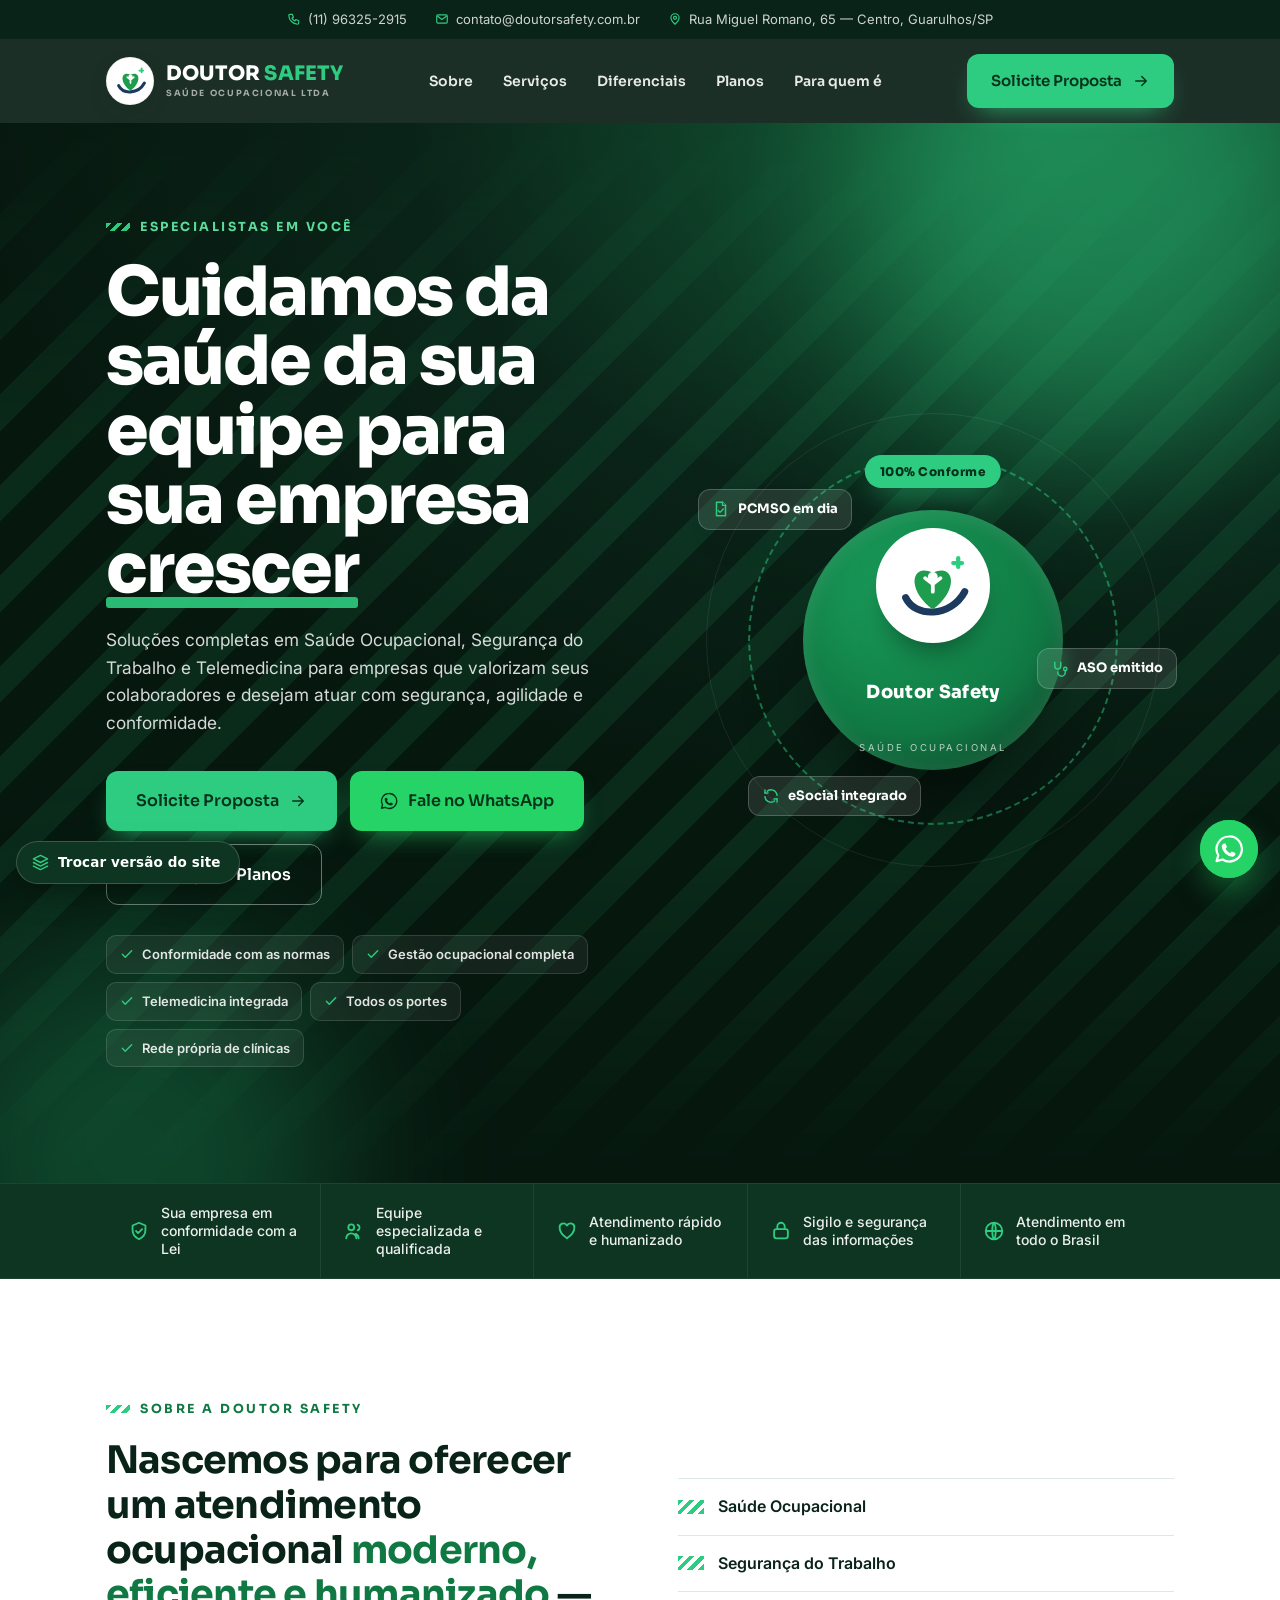
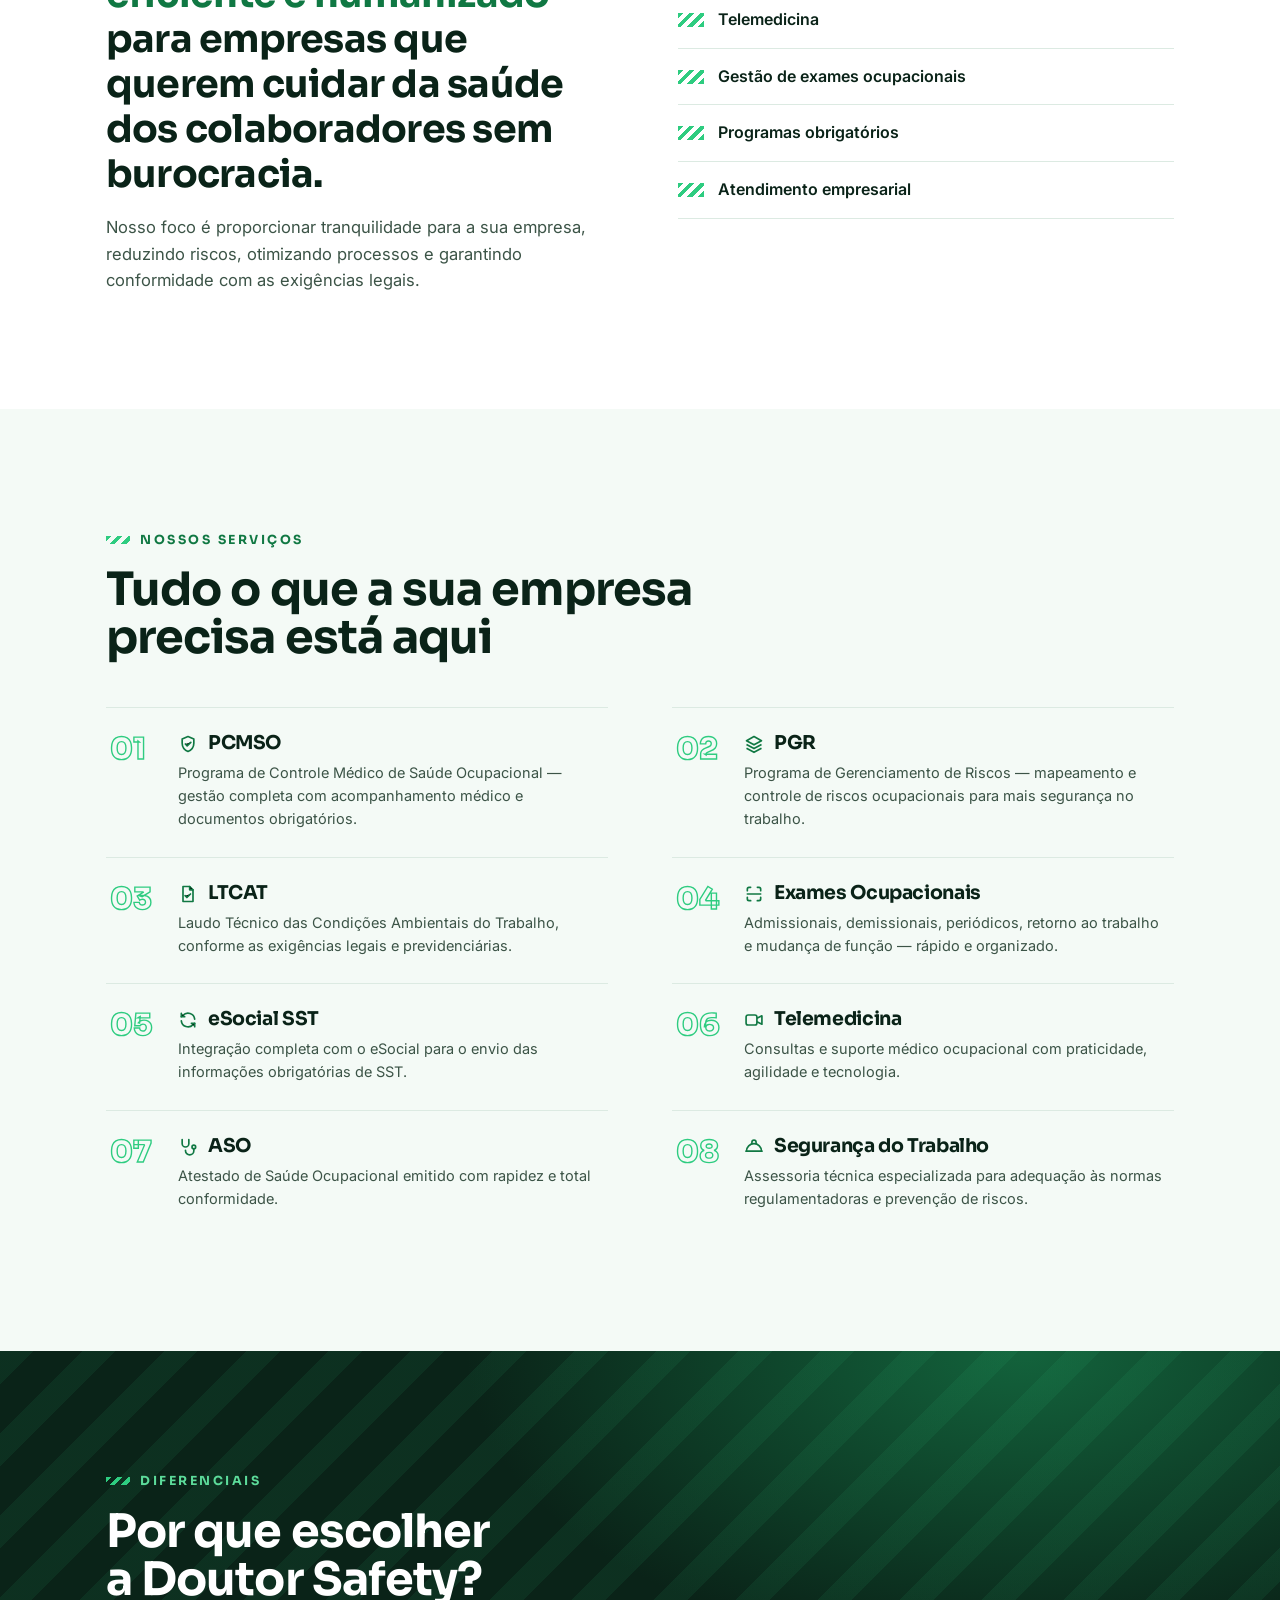
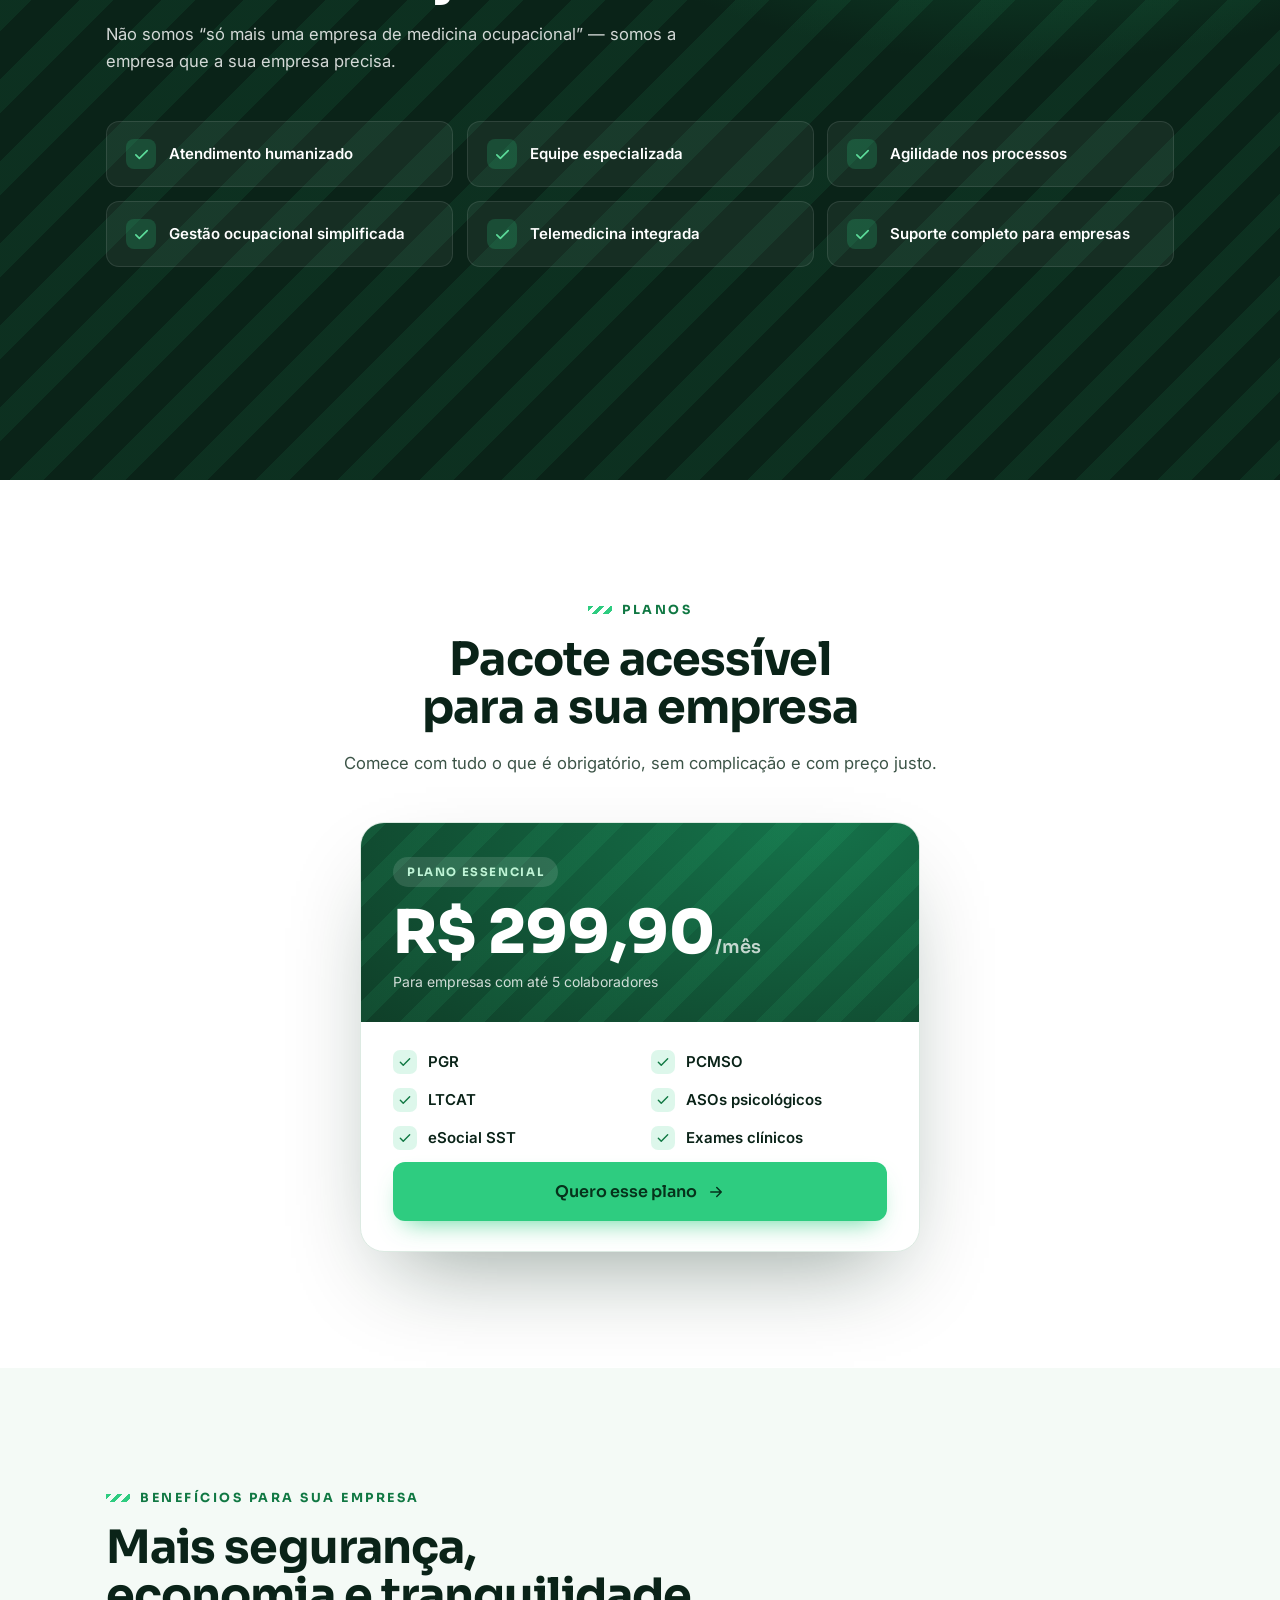
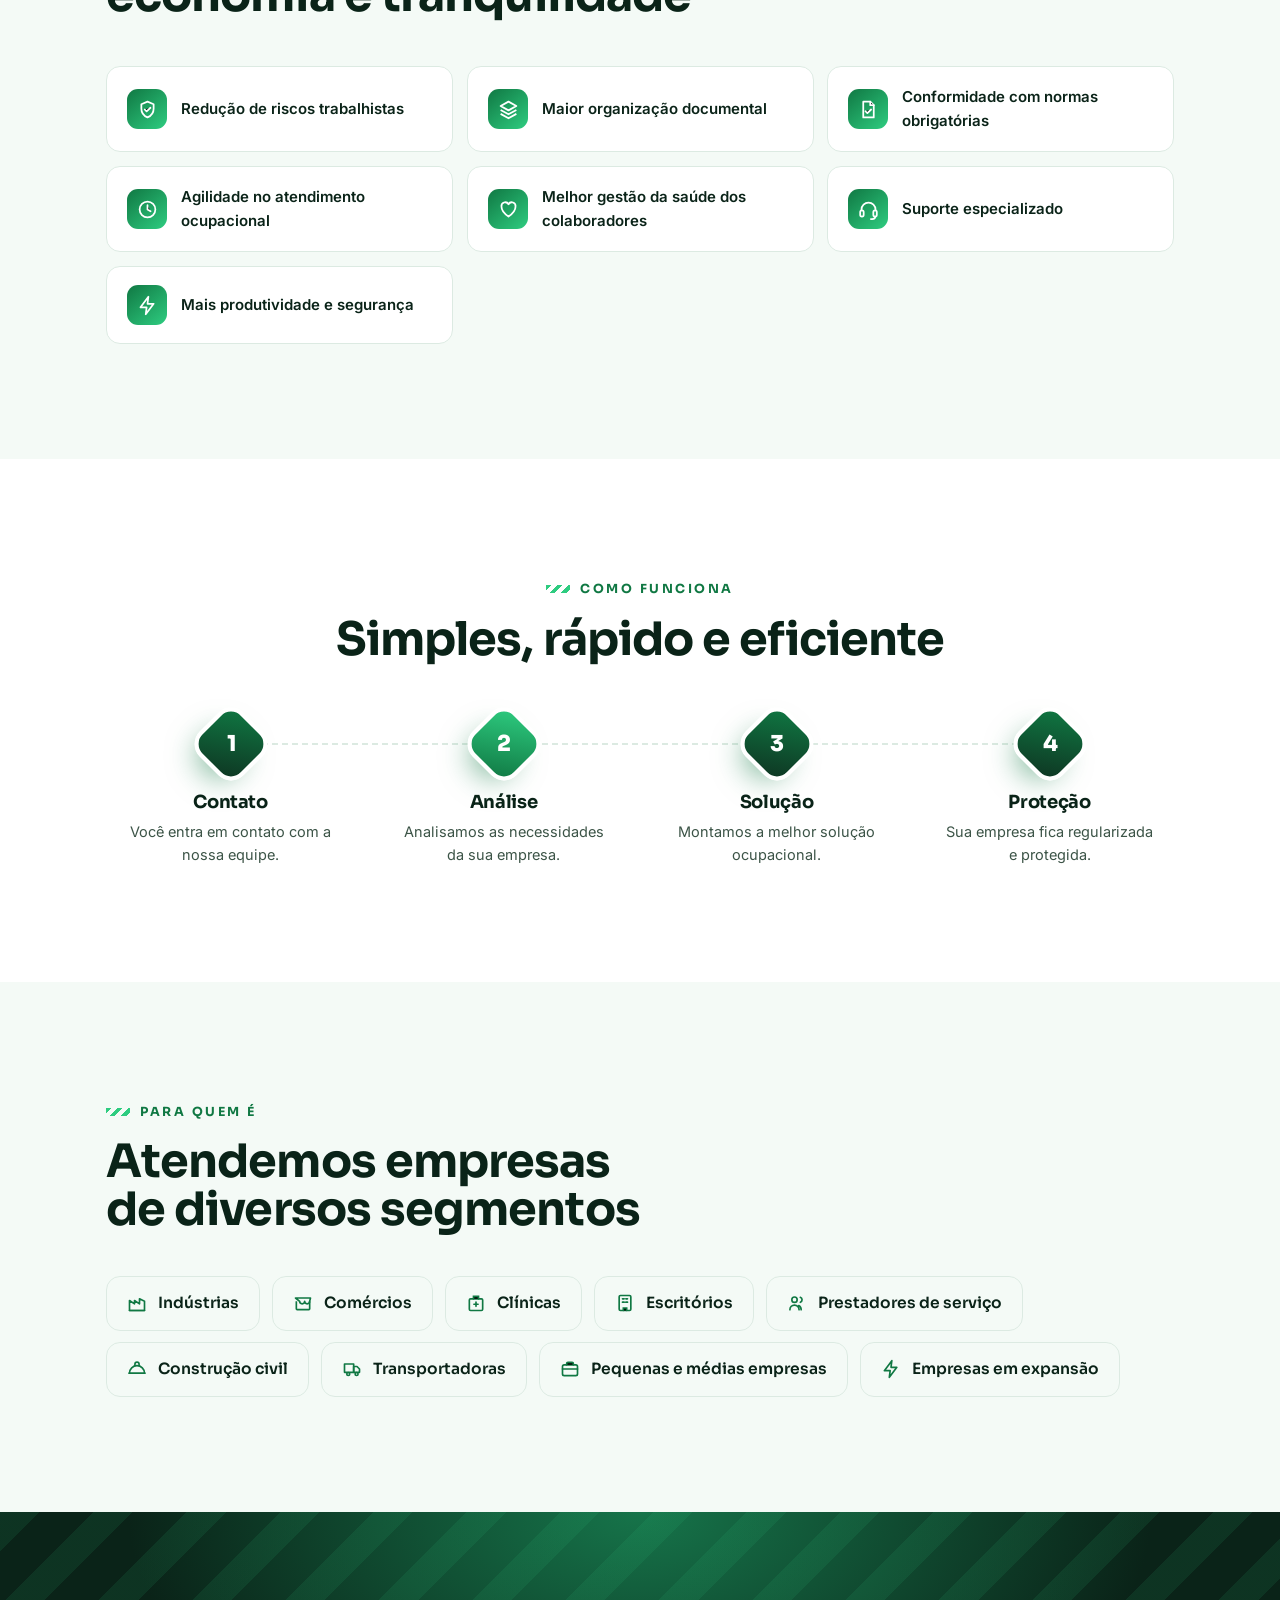
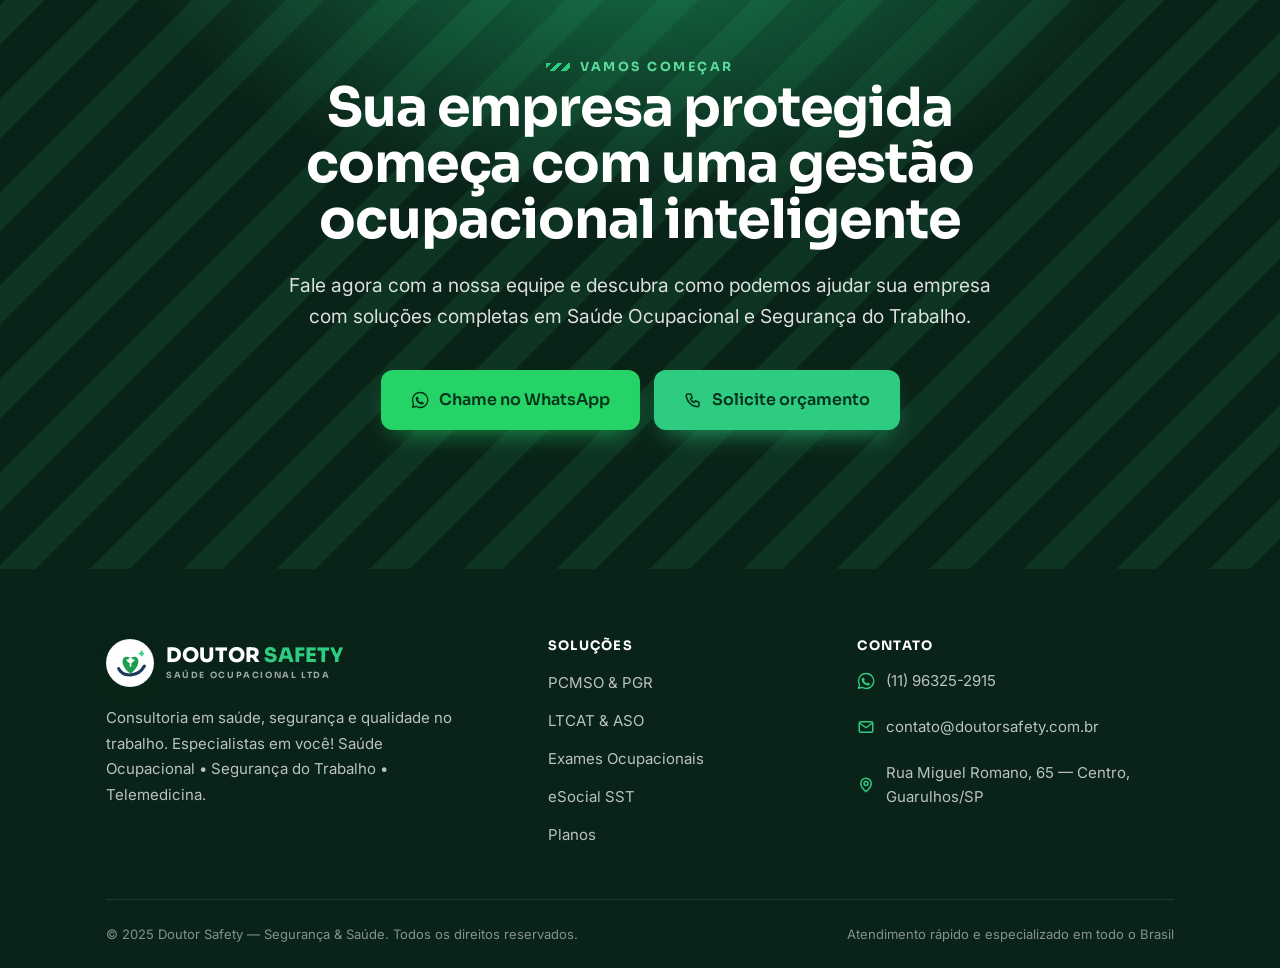
==== doutor.html @ cf5ebbb9 "Site Doutor Safety (novo) + seletor de versoes em 2 colunas - doutor.html: novo site da Doutor Safet" ====
<!doctype html>
<html lang="pt-BR">
<head>
<meta charset="utf-8">
<meta name="viewport" content="width=device-width, initial-scale=1">
<title>Doutor Safety — Saúde Ocupacional, Segurança do Trabalho e Telemedicina</title>
<meta name="description" content="Doutor Safety — Consultoria em saúde, segurança e qualidade no trabalho. Soluções completas em Saúde Ocupacional, Segurança do Trabalho e Telemedicina para empresas de todo o Brasil.">
<link rel="icon" type="image/svg+xml" href="assets/doutor-logo.svg">
<link rel="stylesheet" href="css/doutor.css">
</head>
<body>

<div class="progress ds-progress"></div>

<!-- ============ Icon sprite ============ -->
<svg width="0" height="0" style="position:absolute" aria-hidden="true">
  <symbol id="ds-logo" viewBox="0 0 64 64"><path d="M9 42 C 17 59 47 59 59 37" fill="none" stroke="#1b3a5e" stroke-width="6" stroke-linecap="round"/><path d="M32 52 C 9 35 14 12 32 21 C 50 12 55 35 32 52 Z" fill="#1f9d4e"/><circle cx="32" cy="24.5" r="4.2" fill="#fff"/><path d="M32 29 L32 37 M32 30.5 L25.5 25.5 M32 30.5 L38.5 25.5" stroke="#fff" stroke-width="3.2" stroke-linecap="round" fill="none"/><g fill="#2ECC80"><rect x="47.5" y="11" width="11" height="3.6" rx="1.8"/><rect x="51.7" y="6.8" width="3.6" height="11" rx="1.8"/></g></symbol>
  <symbol id="i-check" viewBox="0 0 24 24"><path d="M4 12.5 9 17.5 20 6.5" fill="none" stroke="currentColor" stroke-width="2.4" stroke-linecap="round" stroke-linejoin="round"/></symbol>
  <symbol id="i-arrow" viewBox="0 0 24 24"><path d="M5 12h14M13 6l6 6-6 6" fill="none" stroke="currentColor" stroke-width="2" stroke-linecap="round" stroke-linejoin="round"/></symbol>
  <symbol id="i-shield" viewBox="0 0 24 24"><path d="M12 3l7 3v5c0 4.5-3 8.2-7 10-4-1.8-7-5.5-7-10V6z" fill="none" stroke="currentColor" stroke-width="2" stroke-linejoin="round"/><path d="M8.8 12l2.2 2.2L15.4 10" stroke="currentColor" stroke-width="2" stroke-linecap="round" stroke-linejoin="round"/></symbol>
  <symbol id="i-doc-check" viewBox="0 0 24 24"><path d="M6 3h8l4 4v14H6z" fill="none" stroke="currentColor" stroke-width="2" stroke-linejoin="round"/><path d="M14 3v4h4M8.5 14l2.2 2.2L15 12" stroke="currentColor" stroke-width="2" stroke-linecap="round" stroke-linejoin="round"/></symbol>
  <symbol id="i-activity" viewBox="0 0 24 24"><path d="M3 12h3l2 5 4-12 2 7 2-4h5" fill="none" stroke="currentColor" stroke-width="2" stroke-linecap="round" stroke-linejoin="round"/></symbol>
  <symbol id="i-clock" viewBox="0 0 24 24"><circle cx="12" cy="12" r="9" fill="none" stroke="currentColor" stroke-width="2"/><path d="M12 7v5l3.5 2" stroke="currentColor" stroke-width="2" stroke-linecap="round" stroke-linejoin="round"/></symbol>
  <symbol id="i-lock" viewBox="0 0 24 24"><rect x="4.5" y="10" width="15" height="10" rx="2.5" fill="none" stroke="currentColor" stroke-width="2"/><path d="M8 10V7a4 4 0 0 1 8 0v3" fill="none" stroke="currentColor" stroke-width="2"/></symbol>
  <symbol id="i-headset" viewBox="0 0 24 24"><path d="M4 13v-1a8 8 0 0 1 16 0v1" fill="none" stroke="currentColor" stroke-width="2"/><rect x="2.5" y="13" width="4" height="7" rx="2" fill="none" stroke="currentColor" stroke-width="2"/><rect x="17.5" y="13" width="4" height="7" rx="2" fill="none" stroke="currentColor" stroke-width="2"/><path d="M20 20a4 4 0 0 1-4 3h-2" fill="none" stroke="currentColor" stroke-width="2"/></symbol>
  <symbol id="i-users" viewBox="0 0 24 24"><circle cx="9" cy="8" r="3.2" fill="none" stroke="currentColor" stroke-width="2"/><path d="M3.5 20a5.5 5.5 0 0 1 11 0M16 5.2a3.2 3.2 0 0 1 0 6M17 20a5.5 5.5 0 0 0-3-4.9" fill="none" stroke="currentColor" stroke-width="2" stroke-linecap="round"/></symbol>
  <symbol id="i-layers" viewBox="0 0 24 24"><path d="M12 3l9 5-9 5-9-5z" fill="none" stroke="currentColor" stroke-width="2" stroke-linejoin="round"/><path d="M3 12.5l9 5 9-5M3 17l9 5 9-5" fill="none" stroke="currentColor" stroke-width="2" stroke-linejoin="round"/></symbol>
  <symbol id="i-scan" viewBox="0 0 24 24"><path d="M4 8V6a2 2 0 0 1 2-2h2M16 4h2a2 2 0 0 1 2 2v2M20 16v2a2 2 0 0 1-2 2h-2M8 20H6a2 2 0 0 1-2-2v-2" fill="none" stroke="currentColor" stroke-width="2" stroke-linecap="round"/><path d="M4 12h16" stroke="currentColor" stroke-width="2" stroke-linecap="round"/></symbol>
  <symbol id="i-refresh" viewBox="0 0 24 24"><path d="M20 11a8 8 0 0 0-14-4.5L4 8M4 13a8 8 0 0 0 14 4.5L20 16" fill="none" stroke="currentColor" stroke-width="2" stroke-linecap="round" stroke-linejoin="round"/><path d="M4 4v4h4M20 20v-4h-4" stroke="currentColor" stroke-width="2" stroke-linecap="round" stroke-linejoin="round"/></symbol>
  <symbol id="i-video" viewBox="0 0 24 24"><rect x="2.5" y="6" width="13" height="12" rx="2.5" fill="none" stroke="currentColor" stroke-width="2"/><path d="M15.5 10l6-3v10l-6-3" fill="none" stroke="currentColor" stroke-width="2" stroke-linejoin="round"/></symbol>
  <symbol id="i-stethoscope" viewBox="0 0 24 24"><path d="M5 3v5a4 4 0 0 0 8 0V3M9 16v.5a5 5 0 0 0 5 5 5 5 0 0 0 5-5V14" fill="none" stroke="currentColor" stroke-width="2" stroke-linecap="round"/><circle cx="19" cy="12" r="2.2" fill="none" stroke="currentColor" stroke-width="2"/></symbol>
  <symbol id="i-hardhat" viewBox="0 0 24 24"><path d="M3 17a9 9 0 0 1 18 0" fill="none" stroke="currentColor" stroke-width="2" stroke-linecap="round"/><path d="M9.5 8.4V6.2a2.5 2.5 0 0 1 5 0v2.2" fill="none" stroke="currentColor" stroke-width="2"/><path d="M2.5 17h19" stroke="currentColor" stroke-width="2" stroke-linecap="round"/></symbol>
  <symbol id="i-heart" viewBox="0 0 24 24"><path d="M12 20S4 14.5 4 8.8A4.3 4.3 0 0 1 12 6a4.3 4.3 0 0 1 8 2.8C20 14.5 12 20 12 20z" fill="none" stroke="currentColor" stroke-width="2" stroke-linejoin="round"/></symbol>
  <symbol id="i-zap" viewBox="0 0 24 24"><path d="M13 2 4 14h7l-1 8 9-12h-7z" fill="none" stroke="currentColor" stroke-width="2" stroke-linejoin="round"/></symbol>
  <symbol id="i-phone" viewBox="0 0 24 24"><path d="M5 4h4l2 5-2.5 1.5a11 11 0 0 0 5 5L15 13l5 2v4a2 2 0 0 1-2 2A16 16 0 0 1 3 6a2 2 0 0 1 2-2z" fill="none" stroke="currentColor" stroke-width="2" stroke-linejoin="round"/></symbol>
  <symbol id="i-mail" viewBox="0 0 24 24"><rect x="3" y="5" width="18" height="14" rx="2" fill="none" stroke="currentColor" stroke-width="2"/><path d="M4 7l8 6 8-6" fill="none" stroke="currentColor" stroke-width="2" stroke-linejoin="round"/></symbol>
  <symbol id="i-pin" viewBox="0 0 24 24"><path d="M12 21s7-6.3 7-11a7 7 0 0 0-14 0c0 4.7 7 11 7 11z" fill="none" stroke="currentColor" stroke-width="2" stroke-linejoin="round"/><circle cx="12" cy="10" r="2.6" fill="none" stroke="currentColor" stroke-width="2"/></symbol>
  <symbol id="i-globe" viewBox="0 0 24 24"><circle cx="12" cy="12" r="9" fill="none" stroke="currentColor" stroke-width="2"/><path d="M3 12h18M12 3c2.5 2.5 2.5 15 0 18M12 3c-2.5 2.5-2.5 15 0 18" fill="none" stroke="currentColor" stroke-width="2"/></symbol>
  <symbol id="i-building" viewBox="0 0 24 24"><rect x="5" y="3" width="14" height="18" rx="1.5" fill="none" stroke="currentColor" stroke-width="2"/><path d="M9 7h2M13 7h2M9 11h2M13 11h2M10 21v-3h4v3" stroke="currentColor" stroke-width="2" stroke-linecap="round"/></symbol>
  <symbol id="i-factory" viewBox="0 0 24 24"><path d="M3 21V9l6 4V9l6 4V7l6 3v11z" fill="none" stroke="currentColor" stroke-width="2" stroke-linejoin="round"/><path d="M3 21h18" stroke="currentColor" stroke-width="2" stroke-linecap="round"/></symbol>
  <symbol id="i-hospital" viewBox="0 0 24 24"><rect x="4" y="7" width="16" height="14" rx="1.5" fill="none" stroke="currentColor" stroke-width="2"/><path d="M9 7V4h6v3M12 11v5M9.5 13.5h5" stroke="currentColor" stroke-width="2" stroke-linecap="round"/></symbol>
  <symbol id="i-briefcase" viewBox="0 0 24 24"><rect x="3" y="7" width="18" height="13" rx="2" fill="none" stroke="currentColor" stroke-width="2"/><path d="M8 7V5.5A1.5 1.5 0 0 1 9.5 4h5A1.5 1.5 0 0 1 16 5.5V7M3 12h18" stroke="currentColor" stroke-width="2" stroke-linecap="round"/></symbol>
  <symbol id="i-store" viewBox="0 0 24 24"><path d="M4 10v9a1 1 0 0 0 1 1h14a1 1 0 0 0 1-1v-9" fill="none" stroke="currentColor" stroke-width="2" stroke-linejoin="round"/><path d="M3 6h18l-1 4a3 3 0 0 1-6 0 3 3 0 0 1-6 0L3 6z" fill="none" stroke="currentColor" stroke-width="2" stroke-linejoin="round"/></symbol>
  <symbol id="i-truck" viewBox="0 0 24 24"><path d="M3 6h11v10H3z" fill="none" stroke="currentColor" stroke-width="2" stroke-linejoin="round"/><path d="M14 9h4l3 3v4h-7z" fill="none" stroke="currentColor" stroke-width="2" stroke-linejoin="round"/><circle cx="7.5" cy="18" r="1.8" fill="none" stroke="currentColor" stroke-width="2"/><circle cx="17.5" cy="18" r="1.8" fill="none" stroke="currentColor" stroke-width="2"/></symbol>
  <symbol id="i-whatsapp" viewBox="0 0 24 24"><path d="M12 2a10 10 0 0 0-8.6 15l-1.3 4.7 4.8-1.3A10 10 0 1 0 12 2z" fill="none" stroke="currentColor" stroke-width="1.8" stroke-linejoin="round"/><path d="M8.5 7.5c.3 0 .6 0 .8.5l.9 2c.1.3 0 .5-.1.7l-.6.7c-.2.2-.2.4 0 .7a7 7 0 0 0 3 3c.3.2.5.1.7-.1l.7-.8c.2-.2.4-.2.7-.1l2 .9c.4.2.5.5.5.8 0 1.3-1.1 2.3-2.4 2.3A9 9 0 0 1 6.2 9.9C6.2 8.6 7.2 7.5 8.5 7.5z" fill="currentColor"/></symbol>
</svg>

<!-- ============ Topbar ============ -->
<div class="ds-topbar">
  <div class="ds-wrap">
    <a href="tel:+5511963252915"><svg><use href="#i-phone"/></svg> (11) 96325-2915</a>
    <a href="mailto:contato@doutorsafety.com.br"><svg><use href="#i-mail"/></svg> contato@doutorsafety.com.br</a>
    <span><svg><use href="#i-pin"/></svg> Rua Miguel Romano, 65 — Centro, Guarulhos/SP</span>
  </div>
</div>

<!-- ============ Header ============ -->
<header class="site-header">
  <div class="ds-wrap">
    <a class="brand" href="#top" aria-label="Doutor Safety — Saúde Ocupacional">
      <span class="mark"><svg viewBox="0 0 64 64"><use href="#ds-logo"/></svg></span>
      <span class="name"><span class="d">DOUTOR</span> <span class="s">SAFETY</span><small>SAÚDE OCUPACIONAL LTDA</small></span>
    </a>
    <nav class="ds-nav" aria-label="Navegação principal">
      <a href="#sobre">Sobre</a>
      <a href="#servicos">Serviços</a>
      <a href="#diferenciais">Diferenciais</a>
      <a href="#planos">Planos</a>
      <a href="#para-quem">Para quem é</a>
    </nav>
    <div class="header-cta">
      <a class="ds-btn acc" href="#contato">Solicite Proposta <svg><use href="#i-arrow"/></svg></a>
      <button class="menu-toggle" aria-label="Abrir menu"><span></span></button>
    </div>
  </div>
</header>

<!-- ============ Mobile nav ============ -->
<div class="mobile-nav" id="mobileNav">
  <button class="close" aria-label="Fechar menu">✕</button>
  <a href="#sobre">Sobre</a>
  <a href="#servicos">Serviços</a>
  <a href="#diferenciais">Diferenciais</a>
  <a href="#planos">Planos</a>
  <a href="#beneficios">Benefícios</a>
  <a href="#para-quem">Para quem é</a>
  <a class="ds-btn acc" href="#contato">Solicite Proposta <svg><use href="#i-arrow"/></svg></a>
</div>

<a id="top"></a>

<!-- ============ HERO ============ -->
<section class="ds-hero" id="hero">
  <span class="chevrons"></span>
  <span class="glow g1"></span><span class="glow g2"></span>
  <div class="ds-wrap ds-hero-grid">
    <div class="ds-hero-copy" data-stagger="100">
      <span class="ds-kicker on-dark" data-reveal="up">Especialistas em você</span>
      <h1 class="ds-h1" data-reveal="up">Cuidamos da saúde da sua equipe para sua empresa <span class="u">crescer</span></h1>
      <p class="ds-hero-sub" data-reveal="up">Soluções completas em Saúde Ocupacional, Segurança do Trabalho e Telemedicina para empresas que valorizam seus colaboradores e desejam atuar com segurança, agilidade e conformidade.</p>
      <div class="ds-hero-cta" data-reveal="up">
        <a class="ds-btn acc lg" href="#contato">Solicite Proposta <svg><use href="#i-arrow"/></svg></a>
        <a class="ds-btn wa lg" href="https://wa.me/5511963252915?text=Ol%C3%A1!%20Gostaria%20de%20uma%20proposta%20da%20Doutor%20Safety." target="_blank" rel="noopener"><svg><use href="#i-whatsapp"/></svg> Fale no WhatsApp</a>
        <a class="ds-btn ghost lg" href="#planos">Conheça os Planos</a>
      </div>
      <ul class="ds-trust" data-reveal="up">
        <li><svg><use href="#i-check"/></svg> Conformidade com as normas</li>
        <li><svg><use href="#i-check"/></svg> Gestão ocupacional completa</li>
        <li><svg><use href="#i-check"/></svg> Telemedicina integrada</li>
        <li><svg><use href="#i-check"/></svg> Todos os portes</li>
        <li><svg><use href="#i-check"/></svg> Rede própria de clínicas</li>
      </ul>
    </div>

    <div class="ds-emblem" data-reveal="scale">
      <span class="ring r2"></span>
      <span class="ring"></span>
      <span class="conf">100% Conforme</span>
      <div class="core">
        <span class="logo-chip"><svg viewBox="0 0 64 64" aria-hidden="true"><use href="#ds-logo"/></svg></span>
        <b>Doutor Safety</b>
        <span>Saúde Ocupacional</span>
      </div>
      <span class="ds-seal s1"><svg><use href="#i-doc-check"/></svg> PCMSO em dia</span>
      <span class="ds-seal s2"><svg><use href="#i-stethoscope"/></svg> ASO emitido</span>
      <span class="ds-seal s3"><svg><use href="#i-refresh"/></svg> eSocial integrado</span>
    </div>
  </div>
</section>

<!-- ============ Faixa de confiança (cards de topo) ============ -->
<div class="ds-strip">
  <div class="ds-wrap">
    <div class="it"><svg><use href="#i-shield"/></svg> Sua empresa em conformidade com a Lei</div>
    <div class="it"><svg><use href="#i-users"/></svg> Equipe especializada e qualificada</div>
    <div class="it"><svg><use href="#i-heart"/></svg> Atendimento rápido e humanizado</div>
    <div class="it"><svg><use href="#i-lock"/></svg> Sigilo e segurança das informações</div>
    <div class="it"><svg><use href="#i-globe"/></svg> Atendimento em todo o Brasil</div>
  </div>
</div>

<main>

  <!-- ============ Sobre ============ -->
  <section class="ds-sec" id="sobre">
    <div class="ds-wrap ds-about">
      <div data-stagger="100">
        <span class="ds-kicker" data-reveal="up">Sobre a Doutor Safety</span>
        <p class="stmt" data-reveal="up" style="margin-top:16px">Nascemos para oferecer um atendimento ocupacional <em>moderno, eficiente e humanizado</em> — para empresas que querem cuidar da saúde dos colaboradores sem burocracia.</p>
        <p class="ds-lead" data-reveal="up">Nosso foco é proporcionar tranquilidade para a sua empresa, reduzindo riscos, otimizando processos e garantindo conformidade com as exigências legais.</p>
      </div>
      <div data-reveal="right">
        <ul class="ds-sol">
          <li><span class="ch"></span> Saúde Ocupacional</li>
          <li><span class="ch"></span> Segurança do Trabalho</li>
          <li><span class="ch"></span> Telemedicina</li>
          <li><span class="ch"></span> Gestão de exames ocupacionais</li>
          <li><span class="ch"></span> Programas obrigatórios</li>
          <li><span class="ch"></span> Atendimento empresarial</li>
        </ul>
      </div>
    </div>
  </section>

  <!-- ============ Serviços ============ -->
  <section class="ds-sec bg-soft" id="servicos">
    <div class="ds-wrap">
      <div data-stagger="100">
        <span class="ds-kicker" data-reveal="up">Nossos Serviços</span>
        <h2 class="ds-h2" data-reveal="up">Tudo o que a sua empresa precisa está aqui</h2>
      </div>
      <div class="ds-svc" data-stagger="70">
        <div class="svc" data-reveal="up"><div class="no">01</div><div><h3><svg><use href="#i-shield"/></svg> PCMSO</h3><p>Programa de Controle Médico de Saúde Ocupacional — gestão completa com acompanhamento médico e documentos obrigatórios.</p></div></div>
        <div class="svc" data-reveal="up"><div class="no">02</div><div><h3><svg><use href="#i-layers"/></svg> PGR</h3><p>Programa de Gerenciamento de Riscos — mapeamento e controle de riscos ocupacionais para mais segurança no trabalho.</p></div></div>
        <div class="svc" data-reveal="up"><div class="no">03</div><div><h3><svg><use href="#i-doc-check"/></svg> LTCAT</h3><p>Laudo Técnico das Condições Ambientais do Trabalho, conforme as exigências legais e previdenciárias.</p></div></div>
        <div class="svc" data-reveal="up"><div class="no">04</div><div><h3><svg><use href="#i-scan"/></svg> Exames Ocupacionais</h3><p>Admissionais, demissionais, periódicos, retorno ao trabalho e mudança de função — rápido e organizado.</p></div></div>
        <div class="svc" data-reveal="up"><div class="no">05</div><div><h3><svg><use href="#i-refresh"/></svg> eSocial SST</h3><p>Integração completa com o eSocial para o envio das informações obrigatórias de SST.</p></div></div>
        <div class="svc" data-reveal="up"><div class="no">06</div><div><h3><svg><use href="#i-video"/></svg> Telemedicina</h3><p>Consultas e suporte médico ocupacional com praticidade, agilidade e tecnologia.</p></div></div>
        <div class="svc" data-reveal="up"><div class="no">07</div><div><h3><svg><use href="#i-stethoscope"/></svg> ASO</h3><p>Atestado de Saúde Ocupacional emitido com rapidez e total conformidade.</p></div></div>
        <div class="svc" data-reveal="up"><div class="no">08</div><div><h3><svg><use href="#i-hardhat"/></svg> Segurança do Trabalho</h3><p>Assessoria técnica especializada para adequação às normas regulamentadoras e prevenção de riscos.</p></div></div>
      </div>
    </div>
  </section>

  <!-- ============ Diferenciais ============ -->
  <section class="ds-sec ds-diff" id="diferenciais">
    <span class="chev"></span>
    <div class="ds-wrap">
      <div data-stagger="100">
        <span class="ds-kicker on-dark" data-reveal="up">Diferenciais</span>
        <h2 class="ds-h2 on-dark" data-reveal="up">Por que escolher a Doutor Safety?</h2>
        <p class="ds-lead on-dark" data-reveal="up">Não somos “só mais uma empresa de medicina ocupacional” — somos a empresa que a sua empresa precisa.</p>
      </div>
      <ul class="ds-diff-grid" data-stagger="55">
        <li data-reveal="up"><span class="tk"><svg><use href="#i-check"/></svg></span> Atendimento humanizado</li>
        <li data-reveal="up"><span class="tk"><svg><use href="#i-check"/></svg></span> Equipe especializada</li>
        <li data-reveal="up"><span class="tk"><svg><use href="#i-check"/></svg></span> Agilidade nos processos</li>
        <li data-reveal="up"><span class="tk"><svg><use href="#i-check"/></svg></span> Gestão ocupacional simplificada</li>
        <li data-reveal="up"><span class="tk"><svg><use href="#i-check"/></svg></span> Telemedicina integrada</li>
        <li data-reveal="up"><span class="tk"><svg><use href="#i-check"/></svg></span> Suporte completo para empresas</li>
        <li data-reveal="up"><span class="tk"><svg><use href="#i-check"/></svg></span> Atendimento com excelência</li>
        <li data-reveal="up"><span class="tk"><svg><use href="#i-check"/></svg></span> Soluções modernas e eficientes</li>
        <li data-reveal="up"><span class="tk"><svg><use href="#i-check"/></svg></span> Conformidade com as exigências legais</li>
      </ul>
    </div>
  </section>

  <!-- ============ Planos ============ -->
  <section class="ds-sec" id="planos">
    <div class="ds-wrap">
      <div class="ds-center" data-stagger="100">
        <span class="ds-kicker" data-reveal="up">Planos</span>
        <h2 class="ds-h2" data-reveal="up">Pacote acessível para a sua empresa</h2>
        <p class="ds-lead" data-reveal="up">Comece com tudo o que é obrigatório, sem complicação e com preço justo.</p>
      </div>
      <div class="ds-plan" data-reveal="up">
        <div class="top">
          <span class="chev"></span>
          <span class="tag">Plano Essencial</span>
          <div class="price">R$ 299,90<span>/mês</span></div>
          <div class="ps">Para empresas com até 5 colaboradores</div>
        </div>
        <ul class="list">
          <li><span class="tk"><svg><use href="#i-check"/></svg></span> PGR</li>
          <li><span class="tk"><svg><use href="#i-check"/></svg></span> PCMSO</li>
          <li><span class="tk"><svg><use href="#i-check"/></svg></span> LTCAT</li>
          <li><span class="tk"><svg><use href="#i-check"/></svg></span> ASOs psicológicos</li>
          <li><span class="tk"><svg><use href="#i-check"/></svg></span> eSocial SST</li>
          <li><span class="tk"><svg><use href="#i-check"/></svg></span> Exames clínicos</li>
        </ul>
        <div class="foot"><a class="ds-btn acc lg" href="#contato">Quero esse plano <svg><use href="#i-arrow"/></svg></a></div>
      </div>
    </div>
  </section>

  <!-- ============ Benefícios ============ -->
  <section class="ds-sec bg-soft" id="beneficios">
    <div class="ds-wrap">
      <div data-stagger="100">
        <span class="ds-kicker" data-reveal="up">Benefícios para sua empresa</span>
        <h2 class="ds-h2" data-reveal="up">Mais segurança, economia e tranquilidade</h2>
      </div>
      <ul class="ds-ben" data-stagger="60">
        <li data-reveal="up"><span class="ic"><svg><use href="#i-shield"/></svg></span> Redução de riscos trabalhistas</li>
        <li data-reveal="up"><span class="ic"><svg><use href="#i-layers"/></svg></span> Maior organização documental</li>
        <li data-reveal="up"><span class="ic"><svg><use href="#i-doc-check"/></svg></span> Conformidade com normas obrigatórias</li>
        <li data-reveal="up"><span class="ic"><svg><use href="#i-clock"/></svg></span> Agilidade no atendimento ocupacional</li>
        <li data-reveal="up"><span class="ic"><svg><use href="#i-heart"/></svg></span> Melhor gestão da saúde dos colaboradores</li>
        <li data-reveal="up"><span class="ic"><svg><use href="#i-headset"/></svg></span> Suporte especializado</li>
        <li data-reveal="up"><span class="ic"><svg><use href="#i-zap"/></svg></span> Mais produtividade e segurança</li>
      </ul>
    </div>
  </section>

  <!-- ============ Como Funciona ============ -->
  <section class="ds-sec" id="como-funciona">
    <div class="ds-wrap">
      <div class="ds-center" data-stagger="100">
        <span class="ds-kicker" data-reveal="up">Como Funciona</span>
        <h2 class="ds-h2" data-reveal="up">Simples, rápido e eficiente</h2>
      </div>
      <div class="ds-flow" data-stagger="110">
        <div class="st" data-reveal="up"><div class="nd"><span>1</span></div><h3>Contato</h3><p>Você entra em contato com a nossa equipe.</p></div>
        <div class="st" data-reveal="up"><div class="nd"><span>2</span></div><h3>Análise</h3><p>Analisamos as necessidades da sua empresa.</p></div>
        <div class="st" data-reveal="up"><div class="nd"><span>3</span></div><h3>Solução</h3><p>Montamos a melhor solução ocupacional.</p></div>
        <div class="st" data-reveal="up"><div class="nd"><span>4</span></div><h3>Proteção</h3><p>Sua empresa fica regularizada e protegida.</p></div>
      </div>
    </div>
  </section>

  <!-- ============ Para quem é ============ -->
  <section class="ds-sec bg-soft" id="para-quem">
    <div class="ds-wrap">
      <div data-stagger="100">
        <span class="ds-kicker" data-reveal="up">Para quem é</span>
        <h2 class="ds-h2" data-reveal="up">Atendemos empresas de diversos segmentos</h2>
      </div>
      <ul class="ds-seg" data-stagger="55">
        <li data-reveal="up"><svg><use href="#i-factory"/></svg> Indústrias</li>
        <li data-reveal="up"><svg><use href="#i-store"/></svg> Comércios</li>
        <li data-reveal="up"><svg><use href="#i-hospital"/></svg> Clínicas</li>
        <li data-reveal="up"><svg><use href="#i-building"/></svg> Escritórios</li>
        <li data-reveal="up"><svg><use href="#i-users"/></svg> Prestadores de serviço</li>
        <li data-reveal="up"><svg><use href="#i-hardhat"/></svg> Construção civil</li>
        <li data-reveal="up"><svg><use href="#i-truck"/></svg> Transportadoras</li>
        <li data-reveal="up"><svg><use href="#i-briefcase"/></svg> Pequenas e médias empresas</li>
        <li data-reveal="up"><svg><use href="#i-zap"/></svg> Empresas em expansão</li>
      </ul>
    </div>
  </section>

  <!-- ============ CTA final ============ -->
  <section class="ds-cta" id="contato">
    <span class="chev"></span>
    <div class="ds-wrap inner" data-stagger="110">
      <span class="ds-kicker on-dark" data-reveal="up" style="justify-content:center">Vamos começar</span>
      <h2 data-reveal="up">Sua empresa protegida começa com uma gestão ocupacional inteligente</h2>
      <p data-reveal="up">Fale agora com a nossa equipe e descubra como podemos ajudar sua empresa com soluções completas em Saúde Ocupacional e Segurança do Trabalho.</p>
      <div class="row" data-reveal="up">
        <a class="ds-btn wa lg" href="https://wa.me/5511963252915?text=Ol%C3%A1!%20Gostaria%20de%20solicitar%20um%20or%C3%A7amento." target="_blank" rel="noopener"><svg><use href="#i-whatsapp"/></svg> Chame no WhatsApp</a>
        <a class="ds-btn acc lg" href="tel:+5511963252915"><svg><use href="#i-phone"/></svg> Solicite orçamento</a>
      </div>
    </div>
  </section>

</main>

<!-- ============ Footer ============ -->
<footer class="ds-foot">
  <div class="ds-wrap">
    <div class="ds-foot-top">
      <div>
        <a class="brand" href="#top">
          <span class="mark"><svg viewBox="0 0 64 64"><use href="#ds-logo"/></svg></span>
          <span class="name"><span class="d">DOUTOR</span> <span class="s">SAFETY</span><small>SAÚDE OCUPACIONAL LTDA</small></span>
        </a>
        <p>Consultoria em saúde, segurança e qualidade no trabalho. Especialistas em você! Saúde Ocupacional • Segurança do Trabalho • Telemedicina.</p>
      </div>
      <div>
        <h4>Soluções</h4>
        <ul>
          <li><a href="#servicos">PCMSO &amp; PGR</a></li>
          <li><a href="#servicos">LTCAT &amp; ASO</a></li>
          <li><a href="#servicos">Exames Ocupacionais</a></li>
          <li><a href="#servicos">eSocial SST</a></li>
          <li><a href="#planos">Planos</a></li>
        </ul>
      </div>
      <div>
        <h4>Contato</h4>
        <ul class="ct">
          <li><svg><use href="#i-whatsapp"/></svg> <a href="https://wa.me/5511963252915" target="_blank" rel="noopener">(11) 96325-2915</a></li>
          <li><svg><use href="#i-mail"/></svg> <a href="mailto:contato@doutorsafety.com.br">contato@doutorsafety.com.br</a></li>
          <li><svg><use href="#i-pin"/></svg> Rua Miguel Romano, 65 — Centro, Guarulhos/SP</li>
        </ul>
      </div>
    </div>
    <div class="ds-foot-bot">
      <span>© 2025 Doutor Safety — Segurança &amp; Saúde. Todos os direitos reservados.</span>
      <span>Atendimento rápido e especializado em todo o Brasil</span>
    </div>
  </div>
</footer>

<!-- ============ WhatsApp FAB ============ -->
<a class="wa-fab" href="https://wa.me/5511963252915?text=Ol%C3%A1!%20Gostaria%20de%20uma%20proposta%20da%20Doutor%20Safety." target="_blank" rel="noopener" aria-label="WhatsApp">
  <svg><use href="#i-whatsapp"/></svg>
</a>

<script src="js/app.js"></script>
<script src="js/version-switcher.js"></script>

</body>
</html>
---- css/doutor.css ----
/* =========================================================================
   DOUTOR SAFETY — Segurança & Saúde
   doutor.css — DESIGN SYSTEM PRÓPRIO E INDEPENDENTE (não usa base/sections
   da Oliveira). Linguagem visual própria: verde + listras "chevron" de
   segurança, tipografia Sora, emblema circular da marca, lista de serviços
   numerada e timeline. Só usa app.js (reveal/header/nav) e version-switcher.
   ========================================================================= */
@import url('https://fonts.googleapis.com/css2?family=Sora:wght@500;600;700;800&family=Inter:wght@400;500;600;700&display=swap');

:root{
  --g-prim:#107843;     /* verde primário */
  --g-acc:#2ECC80;      /* verde acento */
  --g-acc-2:#5cdb9a;
  --g-dark:#0a2318;     /* verde escuro */
  --g-dark-2:#0e3522;
  --g-soft:#F4FAF6;     /* verde suave */
  --g-soft-2:#e7f3ec;
  --g-gray:#4d6b5a;     /* cinza-verde */
  --g-navy:#1b3a5e;     /* azul-marinho da logo */
  --ink:#0c2117;
  --ink-soft:#3c5447;
  --line:#dceae2;
  --white:#fff;
  --ds-display:'Sora', system-ui, sans-serif;
  --ds-body:'Inter', system-ui, sans-serif;
  --ds-maxw:1180px;
  --ds-gutter:clamp(20px,5vw,56px);
  --header-h:84px;
  --ease:cubic-bezier(.22,.61,.36,1);
}

/* ---- reset ---- */
*,*::before,*::after{box-sizing:border-box}
html{scroll-behavior:smooth;-webkit-text-size-adjust:100%}
body{margin:0;font-family:var(--ds-body);color:var(--ink);background:var(--white);line-height:1.6;font-size:17px;
  -webkit-font-smoothing:antialiased;overflow-x:hidden}
img{display:block;max-width:100%}
a{color:inherit;text-decoration:none}
button{font-family:inherit}
h1,h2,h3,h4{font-family:var(--ds-display);font-weight:700;line-height:1.04;margin:0;letter-spacing:-.02em}
p{margin:0}
ul{margin:0;padding:0;list-style:none}
::selection{background:var(--g-acc);color:#06321b}

/* ---- reveal engine (usado pelo app.js) ---- */
[data-reveal]{opacity:0;will-change:transform,opacity;transition:opacity .8s var(--ease),transform .8s var(--ease);transition-delay:var(--d,0ms)}
[data-reveal="up"]{transform:translateY(40px)}
[data-reveal="right"]{transform:translateX(-46px)}
[data-reveal="scale"]{transform:scale(.92)}
.revealed[data-reveal]{opacity:1;transform:none}
@media (prefers-reduced-motion:reduce){[data-reveal]{opacity:1!important;transform:none!important}html{scroll-behavior:auto}}

/* ---- helpers ---- */
.ds-wrap{width:100%;max-width:var(--ds-maxw);margin:0 auto;padding-inline:var(--ds-gutter)}
.ds-sec{position:relative;padding-block:clamp(70px,9vw,128px)}
.ds-kicker{display:inline-flex;align-items:center;gap:10px;font-family:var(--ds-display);font-weight:700;font-size:12.5px;
  letter-spacing:.2em;text-transform:uppercase;color:var(--g-prim)}
.ds-kicker::before{content:"";width:24px;height:8px;flex:none;
  background:repeating-linear-gradient(135deg,var(--g-acc) 0 4px,transparent 4px 8px)}
.ds-kicker.on-dark{color:var(--g-acc-2)}
.ds-h2{font-size:clamp(28px,4vw,46px);margin-top:14px;color:var(--g-dark);max-width:20ch;text-wrap:balance}
.ds-h2.on-dark{color:#fff}
.ds-lead{font-size:clamp(16px,1.3vw,19px);color:var(--ink-soft);max-width:62ch;margin-top:18px}
.ds-lead.on-dark{color:rgba(255,255,255,.82)}
.ds-center{text-align:center}.ds-center .ds-h2,.ds-center .ds-lead{margin-inline:auto}

/* ---- botões ---- */
.ds-btn{display:inline-flex;align-items:center;gap:10px;white-space:nowrap;padding:15px 24px;border-radius:12px;border:none;
  cursor:pointer;font-family:var(--ds-display);font-weight:600;font-size:15px;background:var(--g-prim);color:#fff;
  transition:transform .3s var(--ease),box-shadow .3s var(--ease),background .25s;box-shadow:0 12px 26px -12px rgba(16,120,67,.7)}
.ds-btn svg{width:18px;height:18px;flex:none;transition:transform .3s var(--ease)}
.ds-btn:hover{transform:translateY(-3px);box-shadow:0 20px 36px -14px rgba(16,120,67,.8)}
.ds-btn:hover svg{transform:translateX(4px)}
.ds-btn.acc{background:var(--g-acc);color:#06321b;box-shadow:0 12px 26px -12px rgba(46,204,128,.8)}
.ds-btn.wa{background:#25d366;color:#06351b;box-shadow:0 12px 26px -12px rgba(37,211,102,.7)}
.ds-btn.ghost{background:transparent;color:#fff;border:1.5px solid rgba(255,255,255,.4);box-shadow:none}
.ds-btn.ghost:hover{background:rgba(255,255,255,.1)}
.ds-btn.lg{padding:17px 30px;font-size:16px}

/* =======================================================================
   Topbar + Header
   ======================================================================= */
.ds-topbar{background:var(--g-dark);color:rgba(255,255,255,.8);font-size:13px;font-family:var(--ds-body)}
.ds-topbar .ds-wrap{display:flex;flex-wrap:wrap;gap:6px 28px;align-items:center;justify-content:center;padding-block:9px}
.ds-topbar a,.ds-topbar span{display:inline-flex;align-items:center;gap:7px;color:rgba(255,255,255,.8)}
.ds-topbar a:hover{color:#fff}
.ds-topbar svg{width:14px;height:14px;color:var(--g-acc)}

.site-header{position:sticky;top:0;z-index:1000;height:var(--header-h);display:flex;align-items:center;
  background:rgba(9,30,21,.92);backdrop-filter:blur(10px);transition:background .4s var(--ease),box-shadow .4s,backdrop-filter .4s}
.site-header .ds-wrap{display:flex;align-items:center;justify-content:space-between;gap:24px;width:100%}
.site-header.solid{background:rgba(255,255,255,.9);backdrop-filter:blur(16px) saturate(150%);box-shadow:0 1px 0 var(--line),0 12px 28px -22px rgba(8,40,24,.5)}
.brand{display:flex;align-items:center;gap:12px}
.brand .mark{width:48px;height:48px;flex:none;border-radius:50%;display:grid;place-items:center;
  background:#fff;box-shadow:0 8px 20px -8px rgba(8,40,24,.55),inset 0 0 0 1px rgba(8,40,24,.05)}
.brand .mark svg{width:33px;height:33px}
.brand .name{font-family:var(--ds-display);font-weight:800;font-size:20px;line-height:1;letter-spacing:.01em;color:#fff}
.brand .name .d{color:#fff}
.brand .name .s{color:var(--g-acc)}
.brand .name small{display:block;font-size:8.5px;font-weight:700;letter-spacing:.19em;color:rgba(255,255,255,.6);margin-top:5px}
.site-header.solid .brand .name .d{color:var(--g-navy)}
.site-header.solid .brand .name .s{color:var(--g-prim)}
.site-header.solid .brand .name small{color:var(--g-gray)}
.ds-nav{display:flex;align-items:center;gap:4px}
.ds-nav a{padding:9px 13px;border-radius:9px;font-family:var(--ds-display);font-weight:600;font-size:14px;color:rgba(255,255,255,.9);transition:color .2s,background .2s}
.ds-nav a:hover{background:rgba(255,255,255,.12)}
.site-header.solid .ds-nav a{color:var(--ink-soft)}
.site-header.solid .ds-nav a:hover{color:var(--g-prim);background:var(--g-soft)}
.header-cta{display:flex;align-items:center;gap:12px}
.menu-toggle{display:none;width:44px;height:44px;border-radius:11px;border:none;background:rgba(255,255,255,.16);cursor:pointer;align-items:center;justify-content:center}
.menu-toggle span,.menu-toggle span::before,.menu-toggle span::after{display:block;width:20px;height:2px;background:#fff;position:relative;transition:.3s;content:""}
.menu-toggle span::before{position:absolute;top:-6px}.menu-toggle span::after{position:absolute;top:6px}
.site-header.solid .menu-toggle span,.site-header.solid .menu-toggle span::before,.site-header.solid .menu-toggle span::after{background:var(--g-dark)}
.mobile-nav{position:fixed;inset:0;z-index:1200;background:var(--g-dark);display:flex;flex-direction:column;padding:84px var(--ds-gutter) 40px;transform:translateX(100%);transition:transform .4s var(--ease);visibility:hidden}
.mobile-nav.open{transform:none;visibility:visible}
.mobile-nav a{font-family:var(--ds-display);font-weight:700;font-size:22px;color:#fff;padding:15px 0;border-bottom:1px solid rgba(255,255,255,.12)}
.mobile-nav .close{position:absolute;top:20px;right:var(--ds-gutter);width:46px;height:46px;border:none;border-radius:11px;background:rgba(255,255,255,.12);color:#fff;font-size:22px;cursor:pointer}
.ds-progress{position:fixed;top:0;left:0;height:3px;width:0;background:linear-gradient(90deg,var(--g-acc),var(--g-prim));z-index:1100;transition:width .1s linear}

/* =======================================================================
   HERO — emblema circular + selos orbitando, sobre chevrons de segurança
   ======================================================================= */
.ds-hero{position:relative;isolation:isolate;overflow:hidden;color:#fff;
  background:radial-gradient(1100px 700px at 82% 0%,#14633b,var(--g-dark) 58%,#06170e);
  padding-block:clamp(48px,7vw,96px) clamp(70px,9vw,120px)}
/* listras chevron de segurança no fundo */
.ds-hero .chevrons{position:absolute;inset:0;z-index:-2;opacity:.10;
  background:repeating-linear-gradient(135deg,var(--g-acc) 0 26px,transparent 26px 64px);
  -webkit-mask:linear-gradient(180deg,transparent,#000 30%,#000 70%,transparent);
          mask:linear-gradient(180deg,transparent,#000 30%,#000 70%,transparent);
  animation:dsChev 24s linear infinite}
.ds-hero .glow{position:absolute;border-radius:50%;filter:blur(80px);z-index:-1}
.ds-hero .glow.g1{width:480px;height:480px;background:var(--g-acc);top:-150px;right:-60px;opacity:.4;animation:dsDrift 18s ease-in-out infinite}
.ds-hero .glow.g2{width:420px;height:420px;background:#1f9d63;bottom:-180px;left:-80px;opacity:.34;animation:dsDrift 23s ease-in-out infinite reverse}
.ds-hero-grid{display:grid;grid-template-columns:1.04fr .96fr;gap:clamp(34px,5vw,70px);align-items:center}
.ds-h1{font-family:var(--ds-display);font-weight:800;letter-spacing:-.03em;line-height:1.02;font-size:clamp(36px,5.6vw,68px);margin-top:18px}
.ds-h1 .u{position:relative;white-space:nowrap}
.ds-h1 .u::after{content:"";position:absolute;left:0;right:0;bottom:.06em;height:.16em;border-radius:3px;background:var(--g-acc);opacity:.9}
.ds-hero-sub{font-size:clamp(16px,1.35vw,19px);color:rgba(255,255,255,.84);max-width:50ch;margin-top:22px}
.ds-hero-cta{display:flex;flex-wrap:wrap;gap:13px;margin-top:34px}
.ds-trust{display:flex;flex-wrap:wrap;gap:8px;margin-top:30px}
.ds-trust li{display:inline-flex;align-items:center;gap:8px;font-size:13px;font-weight:600;color:rgba(255,255,255,.88);
  background:rgba(255,255,255,.06);border:1px solid rgba(255,255,255,.13);padding:8px 13px;border-radius:10px}
.ds-trust svg{width:14px;height:14px;color:var(--g-acc)}

/* emblema */
.ds-emblem{position:relative;width:min(420px,84vw);height:min(420px,84vw);margin-inline:auto;display:grid;place-items:center}
.ds-emblem .ring{position:absolute;inset:6%;border-radius:50%;border:2px dashed rgba(46,204,128,.5);animation:dsSpin 26s linear infinite}
.ds-emblem .ring.r2{inset:-4%;border-style:solid;border-color:rgba(255,255,255,.08);border-width:1px;animation-duration:40s;animation-direction:reverse}
.ds-emblem .core{position:relative;width:62%;height:62%;border-radius:50%;display:grid;place-items:center;text-align:center;
  background:radial-gradient(circle at 38% 30%,#1aa15c,var(--g-prim) 60%,var(--g-dark-2));
  box-shadow:0 40px 80px -30px rgba(0,0,0,.7),inset 0 2px 20px rgba(255,255,255,.12)}
.ds-emblem .core .sh{width:64px;height:64px;color:#fff;opacity:.96}
.ds-emblem .core .logo-chip{width:44%;aspect-ratio:1;border-radius:50%;background:#fff;display:grid;place-items:center;box-shadow:0 18px 34px -14px rgba(0,0,0,.55)}
.ds-emblem .core .logo-chip svg{width:66%;height:66%}
.ds-emblem .core b{display:block;font-family:var(--ds-display);font-weight:800;font-size:18px;margin-top:6px;letter-spacing:.02em}
.ds-emblem .core span{display:block;font-size:9.5px;letter-spacing:.26em;text-transform:uppercase;color:rgba(255,255,255,.7);margin-top:4px}
.ds-emblem .conf{position:absolute;top:6%;left:50%;transform:translateX(-50%);background:var(--g-acc);color:#06321b;
  font-family:var(--ds-display);font-weight:800;font-size:12px;letter-spacing:.04em;padding:7px 15px;border-radius:999px;
  box-shadow:0 14px 28px -10px rgba(46,204,128,.7);white-space:nowrap}
/* selos orbitando (chips) */
.ds-seal{position:absolute;display:inline-flex;align-items:center;gap:8px;background:rgba(255,255,255,.1);
  border:1px solid rgba(255,255,255,.2);backdrop-filter:blur(12px);padding:9px 13px;border-radius:12px;
  font-family:var(--ds-display);font-weight:700;font-size:13px;color:#fff;box-shadow:0 18px 40px -20px rgba(0,0,0,.7)}
.ds-seal svg{width:18px;height:18px;color:var(--g-acc)}
.ds-seal.s1{top:14%;left:-6%;animation:dsFloatA 7s var(--ease) infinite}
.ds-seal.s2{top:52%;right:-8%;animation:dsFloatB 8.5s var(--ease) infinite}
.ds-seal.s3{bottom:8%;left:6%;animation:dsFloatA 9.5s var(--ease) infinite .5s}

@keyframes dsChev{to{background-position:128px 0}}
@keyframes dsDrift{0%,100%{transform:translate(0,0)}50%{transform:translate(24px,-20px)}}
@keyframes dsSpin{to{transform:rotate(360deg)}}
@keyframes dsFloatA{0%,100%{transform:translateY(0)}50%{transform:translateY(-15px)}}
@keyframes dsFloatB{0%,100%{transform:translateY(0)}50%{transform:translateY(13px)}}

/* =======================================================================
   Faixa de confiança (cards de topo)
   ======================================================================= */
.ds-strip{background:var(--g-dark-2);border-block:1px solid rgba(255,255,255,.07)}
.ds-strip .ds-wrap{display:grid;grid-template-columns:repeat(5,1fr);gap:0}
.ds-strip .it{display:flex;align-items:center;gap:11px;padding:20px 22px;color:rgba(255,255,255,.92);font-size:14px;font-weight:500;line-height:1.3}
.ds-strip .it + .it{border-left:1px solid rgba(255,255,255,.08)}
.ds-strip .it svg{width:22px;height:22px;color:var(--g-acc);flex:none}

/* =======================================================================
   Sobre — manifesto
   ======================================================================= */
.ds-about{display:grid;grid-template-columns:1fr 1fr;gap:clamp(36px,6vw,84px);align-items:center}
.ds-about .stmt{font-family:var(--ds-display);font-weight:700;font-size:clamp(24px,3vw,38px);line-height:1.18;color:var(--g-dark);letter-spacing:-.02em}
.ds-about .stmt em{color:var(--g-prim);font-style:normal}
.ds-sol{display:grid;gap:0;margin-top:8px}
.ds-sol li{display:flex;align-items:center;gap:14px;padding:15px 0;border-top:1px solid var(--line);font-weight:600;font-size:16px;color:var(--g-dark)}
.ds-sol li:last-child{border-bottom:1px solid var(--line)}
.ds-sol .ch{width:26px;height:14px;flex:none;background:repeating-linear-gradient(135deg,var(--g-acc) 0 4px,transparent 4px 8px)}

/* =======================================================================
   Serviços — lista numerada (2 colunas)
   ======================================================================= */
.ds-svc{display:grid;grid-template-columns:1fr 1fr;gap:0 clamp(30px,5vw,64px);margin-top:46px}
.ds-svc .svc{display:flex;gap:20px;padding:26px 4px;border-top:1px solid var(--line);position:relative;transition:padding .3s var(--ease)}
.ds-svc .svc:hover{padding-left:14px}
.ds-svc .svc::before{content:"";position:absolute;left:0;top:0;height:100%;width:3px;background:var(--g-acc);transform:scaleY(0);transform-origin:top;transition:transform .3s var(--ease)}
.ds-svc .svc:hover::before{transform:scaleY(1)}
.ds-svc .no{font-family:var(--ds-display);font-weight:800;font-size:30px;line-height:1;color:transparent;-webkit-text-stroke:1.4px var(--g-acc);flex:none;min-width:48px}
.ds-svc .svc h3{font-size:19px;color:var(--g-dark);display:flex;align-items:center;gap:10px}
.ds-svc .svc h3 svg{width:20px;height:20px;color:var(--g-prim);flex:none}
.ds-svc .svc p{color:var(--ink-soft);font-size:14.5px;margin-top:7px}

/* =======================================================================
   Diferenciais — painel verde escuro
   ======================================================================= */
.ds-diff{background:radial-gradient(900px 500px at 80% 0%,#13633c,var(--g-dark) 62%);color:#fff;position:relative;overflow:hidden;isolation:isolate}
.ds-diff .chev{position:absolute;inset:0;z-index:-1;opacity:.08;background:repeating-linear-gradient(135deg,var(--g-acc) 0 24px,transparent 24px 58px)}
.ds-diff-grid{display:grid;grid-template-columns:repeat(3,1fr);gap:14px;margin-top:46px}
.ds-diff-grid li{display:flex;align-items:center;gap:13px;padding:17px 19px;border-radius:13px;background:rgba(255,255,255,.05);border:1px solid rgba(255,255,255,.1);font-weight:600;font-size:15px;transition:transform .3s var(--ease),background .3s}
.ds-diff-grid li:hover{transform:translateY(-4px);background:rgba(255,255,255,.09)}
.ds-diff-grid .tk{width:30px;height:30px;border-radius:8px;background:rgba(46,204,128,.2);display:grid;place-items:center;flex:none}
.ds-diff-grid .tk svg{width:17px;height:17px;color:var(--g-acc-2)}

/* =======================================================================
   Planos
   ======================================================================= */
.ds-plan{max-width:560px;margin:46px auto 0;background:#fff;border:1px solid var(--line);border-radius:24px;overflow:hidden;
  box-shadow:0 40px 90px -34px rgba(8,40,24,.45);position:relative}
.ds-plan .top{background:radial-gradient(700px 360px at 80% 0,#15724a,var(--g-dark-2));color:#fff;padding:34px 32px 28px;position:relative;overflow:hidden}
.ds-plan .top .chev{position:absolute;inset:0;opacity:.1;background:repeating-linear-gradient(135deg,var(--g-acc) 0 18px,transparent 18px 42px)}
.ds-plan .tag{position:relative;display:inline-block;font-family:var(--ds-display);font-weight:700;font-size:11.5px;letter-spacing:.14em;text-transform:uppercase;color:#bff4d6;background:rgba(255,255,255,.12);padding:6px 14px;border-radius:999px;margin-bottom:16px}
.ds-plan .price{position:relative;font-family:var(--ds-display);font-weight:800;font-size:clamp(42px,6vw,60px);line-height:1}
.ds-plan .price span{font-size:18px;font-weight:600;color:rgba(255,255,255,.75)}
.ds-plan .ps{position:relative;font-size:14px;color:rgba(255,255,255,.8);margin-top:8px}
.ds-plan .list{padding:28px 32px 6px;display:grid;grid-template-columns:1fr 1fr;gap:14px 22px}
.ds-plan .list li{display:flex;align-items:center;gap:11px;font-weight:600;font-size:15px;color:var(--g-dark)}
.ds-plan .list .tk{width:24px;height:24px;border-radius:7px;background:rgba(46,204,128,.16);display:grid;place-items:center;flex:none}
.ds-plan .list .tk svg{width:14px;height:14px;color:var(--g-prim)}
.ds-plan .foot{padding:6px 32px 30px}
.ds-plan .foot .ds-btn{width:100%;justify-content:center}

/* =======================================================================
   Benefícios
   ======================================================================= */
.ds-ben{display:grid;grid-template-columns:repeat(auto-fill,minmax(280px,1fr));gap:14px;margin-top:46px}
.ds-ben li{display:flex;align-items:center;gap:14px;padding:18px 20px;border-radius:14px;background:#fff;border:1px solid var(--line);font-weight:600;font-size:15px;color:var(--g-dark);transition:transform .3s var(--ease),box-shadow .3s,border-color .3s}
.ds-ben li:hover{transform:translateX(6px);border-color:var(--g-acc);box-shadow:0 14px 30px -18px rgba(8,40,24,.4)}
.ds-ben .ic{width:40px;height:40px;border-radius:11px;flex:none;display:grid;place-items:center;color:#fff;background:linear-gradient(140deg,var(--g-prim),var(--g-acc))}
.ds-ben .ic svg{width:21px;height:21px}

/* =======================================================================
   Como funciona — timeline com chevrons
   ======================================================================= */
.ds-flow{display:grid;grid-template-columns:repeat(4,1fr);gap:24px;margin-top:50px;position:relative}
.ds-flow::before{content:"";position:absolute;top:30px;left:9%;right:9%;height:0;border-top:2px dashed var(--line);z-index:0}
.ds-flow .st{position:relative;z-index:1;text-align:center}
.ds-flow .nd{width:62px;height:62px;margin:0 auto 18px;border-radius:18px;display:grid;place-items:center;color:#fff;font-family:var(--ds-display);font-weight:800;font-size:22px;background:linear-gradient(145deg,var(--g-prim),var(--g-dark-2));box-shadow:0 16px 30px -12px rgba(16,120,67,.6);border:4px solid #fff;transform:rotate(45deg)}
.ds-flow .nd span{transform:rotate(-45deg)}
.ds-flow .st:nth-child(2) .nd{background:linear-gradient(145deg,var(--g-acc),var(--g-prim))}
.ds-flow .st h3{font-size:18px;color:var(--g-dark)}
.ds-flow .st p{color:var(--ink-soft);font-size:14.5px;max-width:24ch;margin:8px auto 0}

/* =======================================================================
   Para quem é — chips
   ======================================================================= */
.ds-seg{display:flex;flex-wrap:wrap;gap:12px;margin-top:42px}
.ds-seg li{display:inline-flex;align-items:center;gap:11px;padding:14px 20px;border-radius:14px;background:var(--g-soft);border:1px solid var(--line);font-family:var(--ds-display);font-weight:600;font-size:15.5px;color:var(--g-dark);transition:transform .3s var(--ease),background .3s,color .3s}
.ds-seg li:hover{transform:translateY(-4px);background:var(--g-prim);color:#fff;border-color:transparent}
.ds-seg li:hover svg{color:#fff}
.ds-seg svg{width:20px;height:20px;color:var(--g-prim);flex:none;transition:color .3s}

/* =======================================================================
   CTA final
   ======================================================================= */
.ds-cta{position:relative;overflow:hidden;isolation:isolate;color:#fff;text-align:center;
  background:radial-gradient(800px 460px at 50% 0,#16744a,var(--g-dark) 64%)}
.ds-cta .chev{position:absolute;inset:0;z-index:-1;opacity:.1;background:repeating-linear-gradient(135deg,var(--g-acc) 0 28px,transparent 28px 66px);animation:dsChev 26s linear infinite}
.ds-cta .inner{padding-block:clamp(72px,11vw,140px)}
.ds-cta h2{font-size:clamp(30px,4.6vw,54px);max-width:22ch;margin-inline:auto;text-wrap:balance}
.ds-cta p{font-size:clamp(16px,1.5vw,20px);color:rgba(255,255,255,.85);max-width:60ch;margin:22px auto 0}
.ds-cta .row{display:flex;flex-wrap:wrap;gap:14px;justify-content:center;margin-top:38px}

/* =======================================================================
   Footer
   ======================================================================= */
.ds-foot{background:var(--g-dark);color:rgba(255,255,255,.72);padding-top:70px}
.ds-foot-top{display:grid;grid-template-columns:1.5fr 1fr 1.2fr;gap:46px;padding-bottom:50px;border-bottom:1px solid rgba(255,255,255,.1)}
.ds-foot p{max-width:40ch;font-size:15px;line-height:1.7;margin-top:18px}
.ds-foot h4{font-family:var(--ds-display);color:#fff;font-size:13px;letter-spacing:.1em;text-transform:uppercase;margin-bottom:16px}
.ds-foot ul{display:flex;flex-direction:column;gap:11px}
.ds-foot a{font-size:15px;transition:color .2s}.ds-foot a:hover{color:var(--g-acc-2)}
.ds-foot .ct li{display:flex;align-items:center;gap:11px;font-size:15px;margin-bottom:11px}
.ds-foot .ct svg{width:18px;height:18px;color:var(--g-acc);flex:none}
.ds-foot-bot{display:flex;justify-content:space-between;flex-wrap:wrap;gap:12px;padding-block:24px;font-size:13px;color:rgba(255,255,255,.5)}

.wa-fab{position:fixed;right:22px;bottom:22px;z-index:900;width:58px;height:58px;border-radius:50%;background:#25d366;display:grid;place-items:center;color:#fff;box-shadow:0 14px 34px -8px rgba(37,211,102,.6);transition:transform .3s var(--ease)}
.wa-fab svg{width:30px;height:30px}
.wa-fab::before{content:"";position:absolute;inset:0;border-radius:50%;background:#25d366;animation:dsPing 2.4s ease-out infinite;z-index:-1}
.wa-fab:hover{transform:scale(1.08)}
@keyframes dsPing{0%{transform:scale(1);opacity:.6}100%{transform:scale(1.7);opacity:0}}

.bg-soft{background:var(--g-soft)}

/* =======================================================================
   Responsivo
   ======================================================================= */
@media (max-width:980px){
  .ds-hero-grid,.ds-about{grid-template-columns:1fr;gap:48px}
  .ds-emblem{max-width:360px}
  .ds-svc{grid-template-columns:1fr}
  .ds-diff-grid{grid-template-columns:1fr 1fr}
  .ds-foot-top{grid-template-columns:1fr 1fr}
}
@media (max-width:760px){
  .ds-nav,.header-cta .ds-btn{display:none}
  .menu-toggle{display:flex}
  .ds-strip .ds-wrap{grid-template-columns:1fr 1fr}
  .ds-strip .it:nth-child(2n){border-left:1px solid rgba(255,255,255,.08)}
  .ds-flow{grid-template-columns:1fr 1fr;gap:34px 20px}
  .ds-flow::before{display:none}
  .ds-plan .list{grid-template-columns:1fr}
}
@media (max-width:540px){
  .ds-strip .ds-wrap{grid-template-columns:1fr}
  .ds-diff-grid,.ds-foot-top{grid-template-columns:1fr}
  .ds-flow{grid-template-columns:1fr}
}
@media (prefers-reduced-motion:reduce){
  .ds-hero .chevrons,.ds-hero .glow,.ds-emblem .ring,.ds-seal,.ds-cta .chev{animation:none}
}
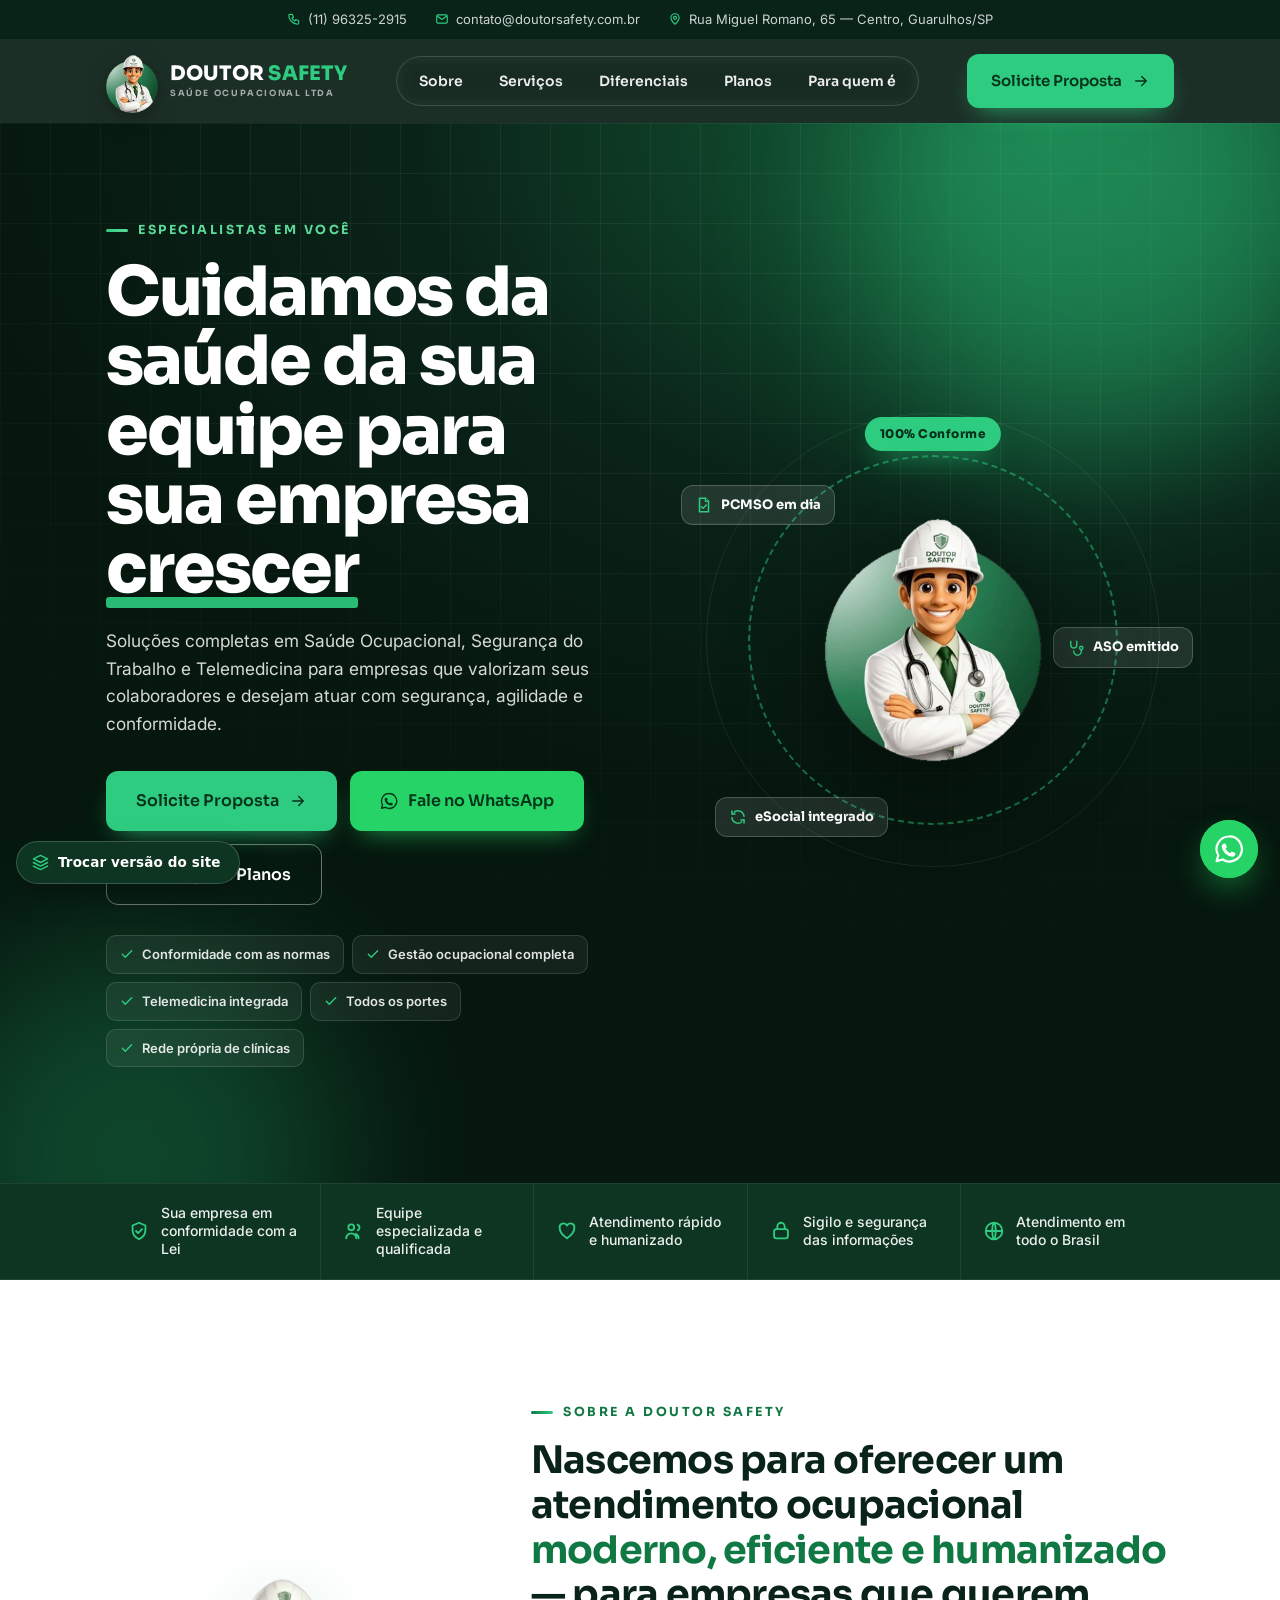
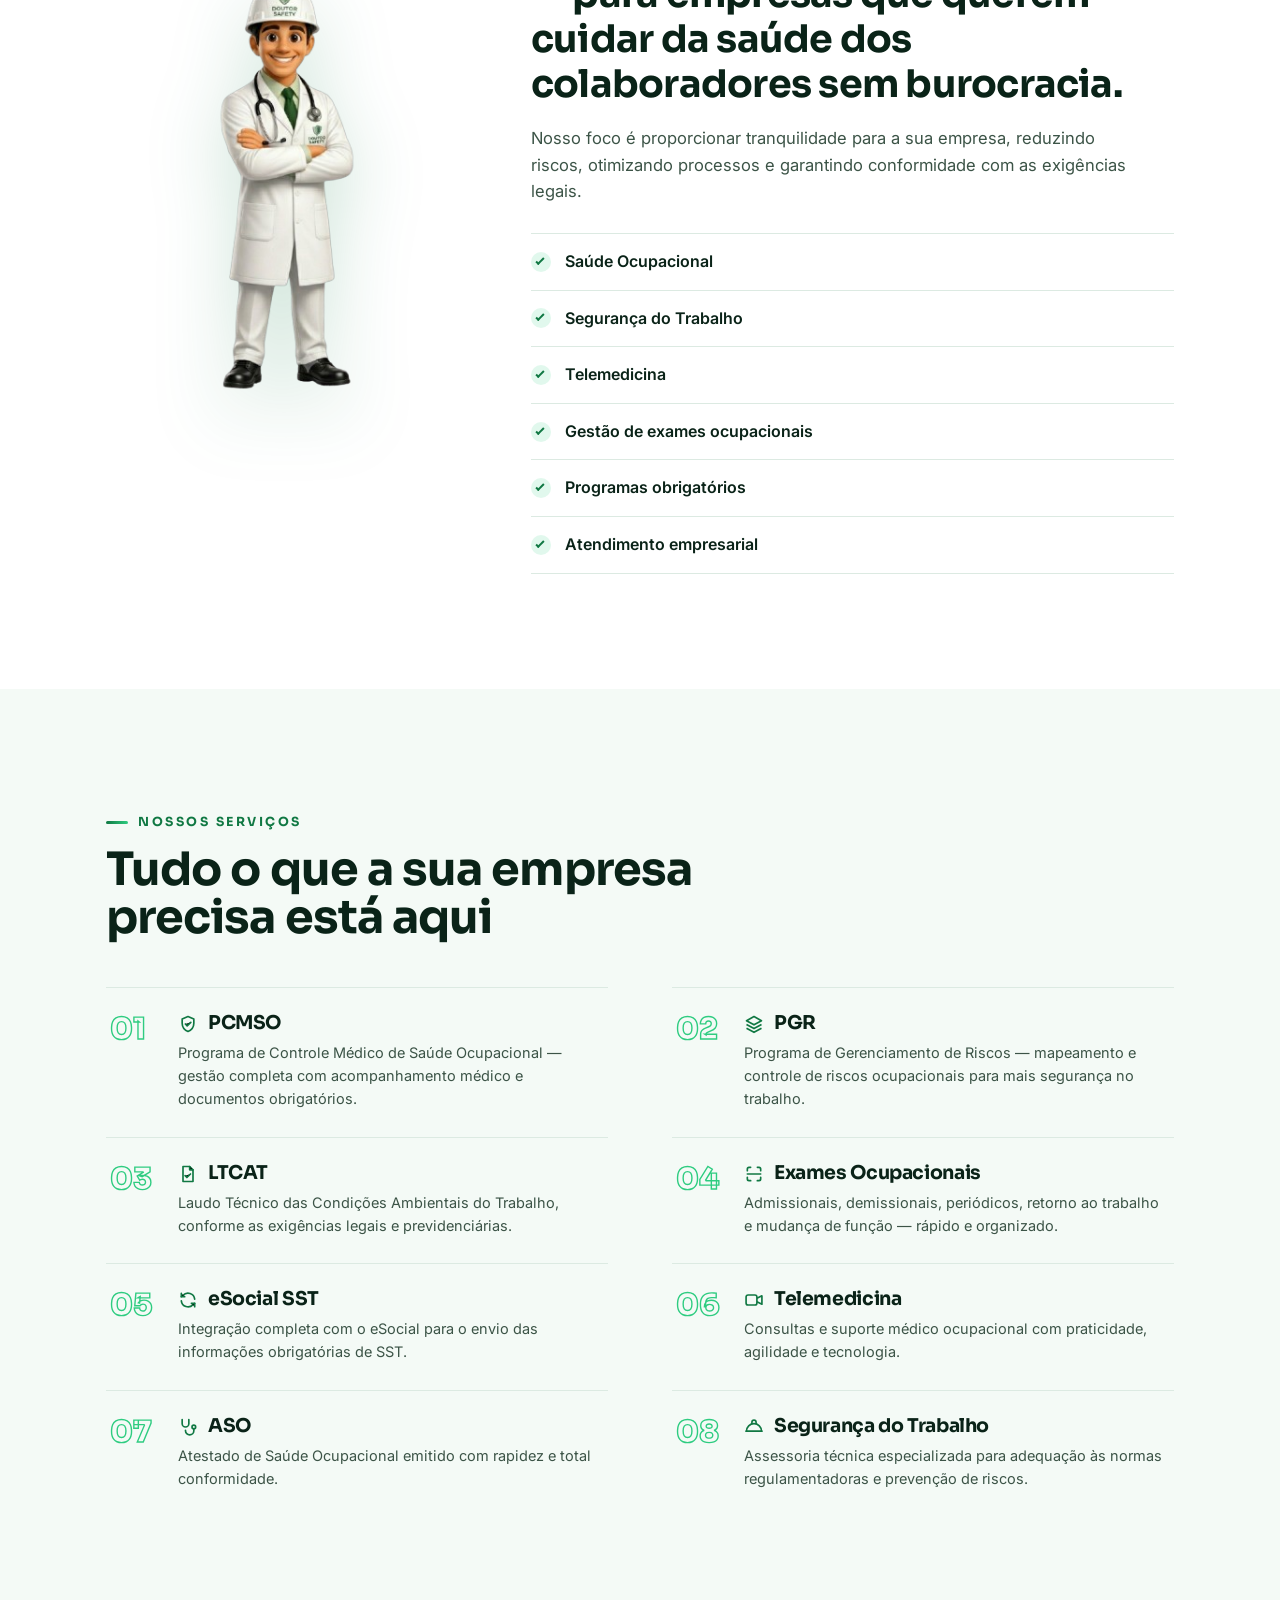
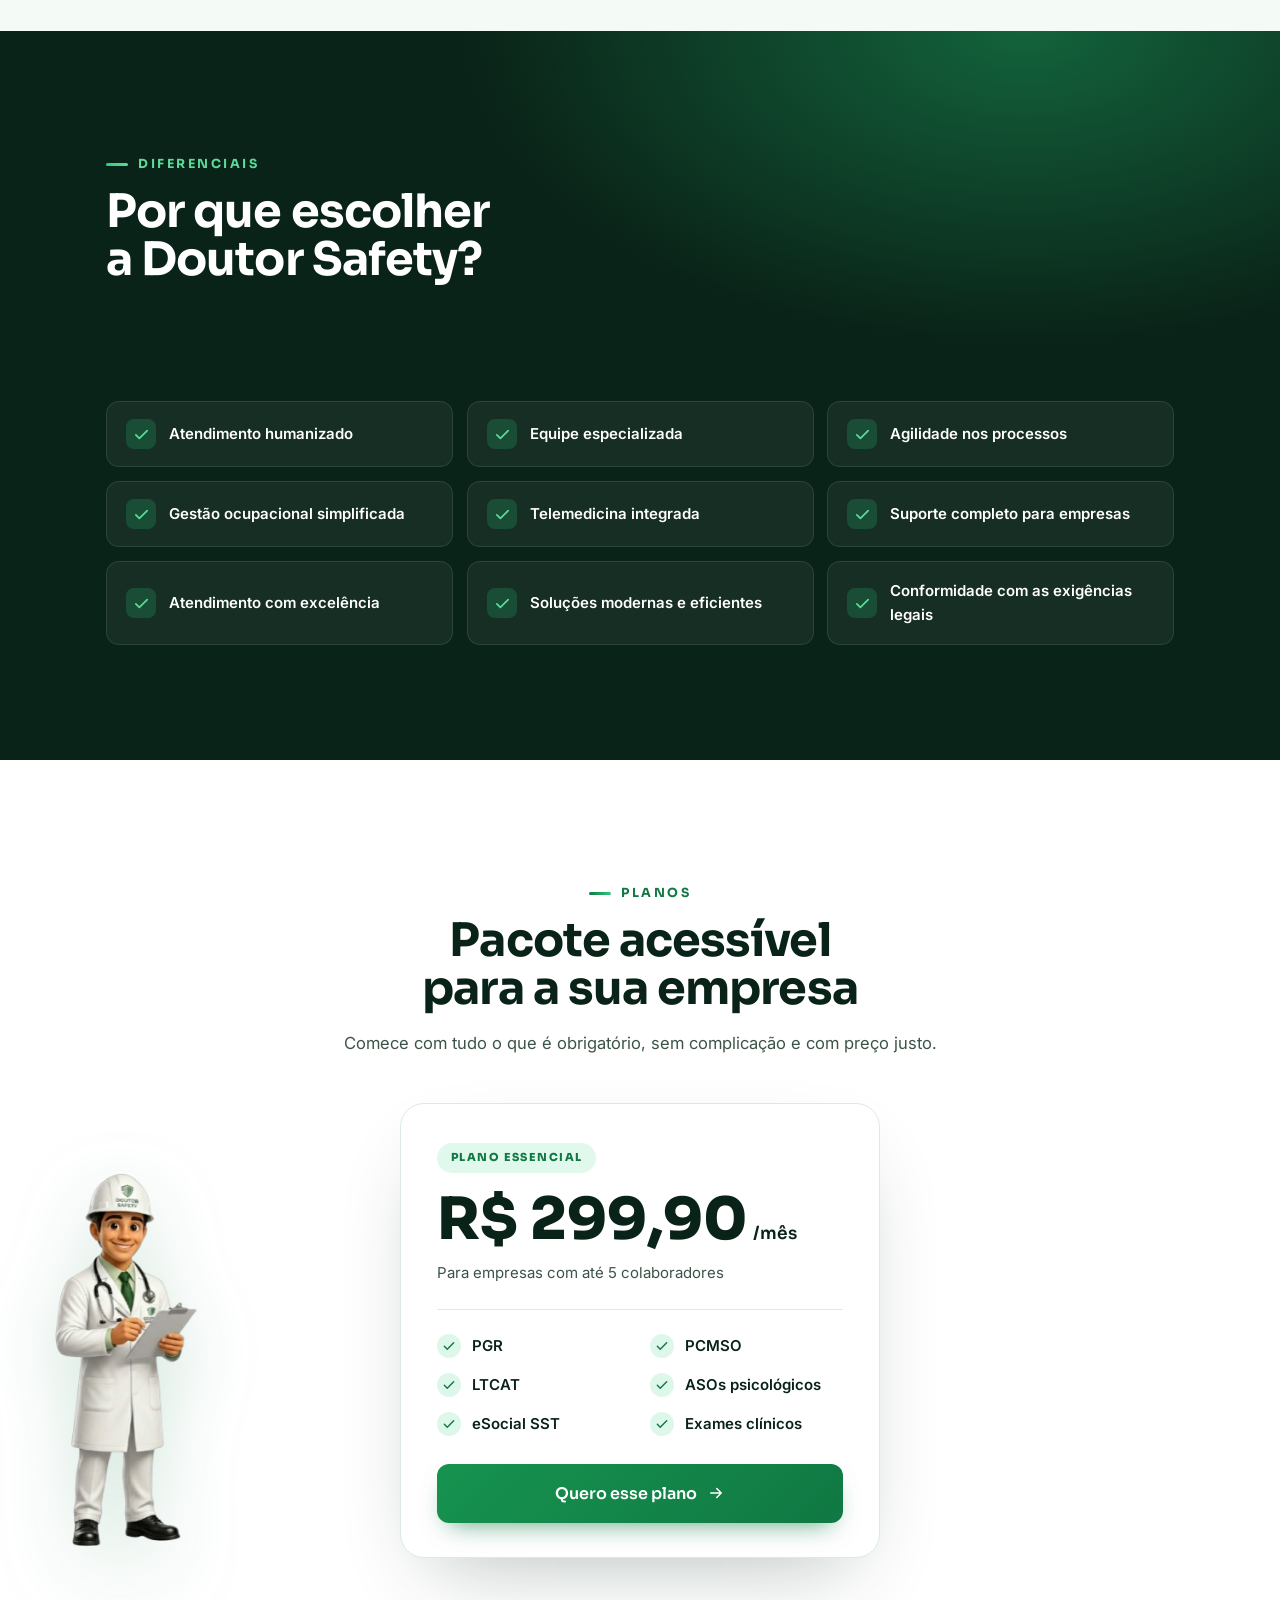
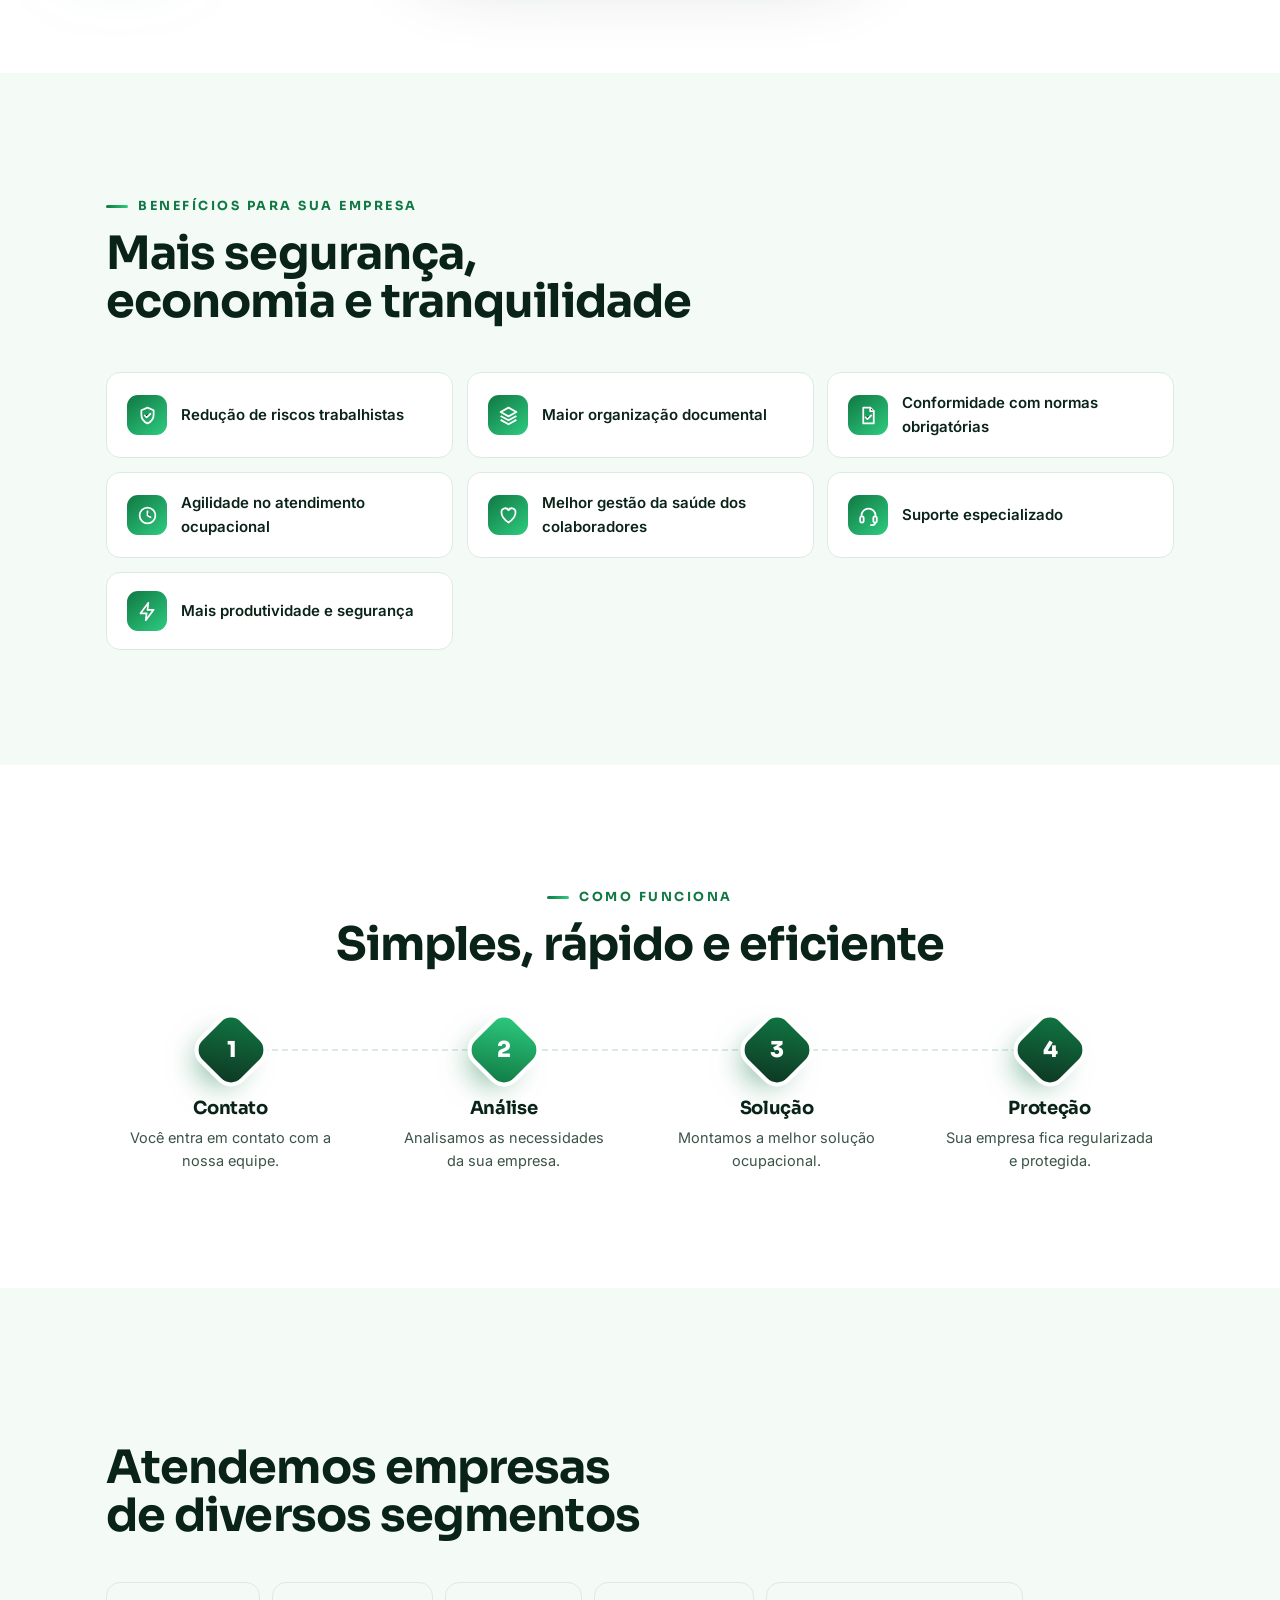
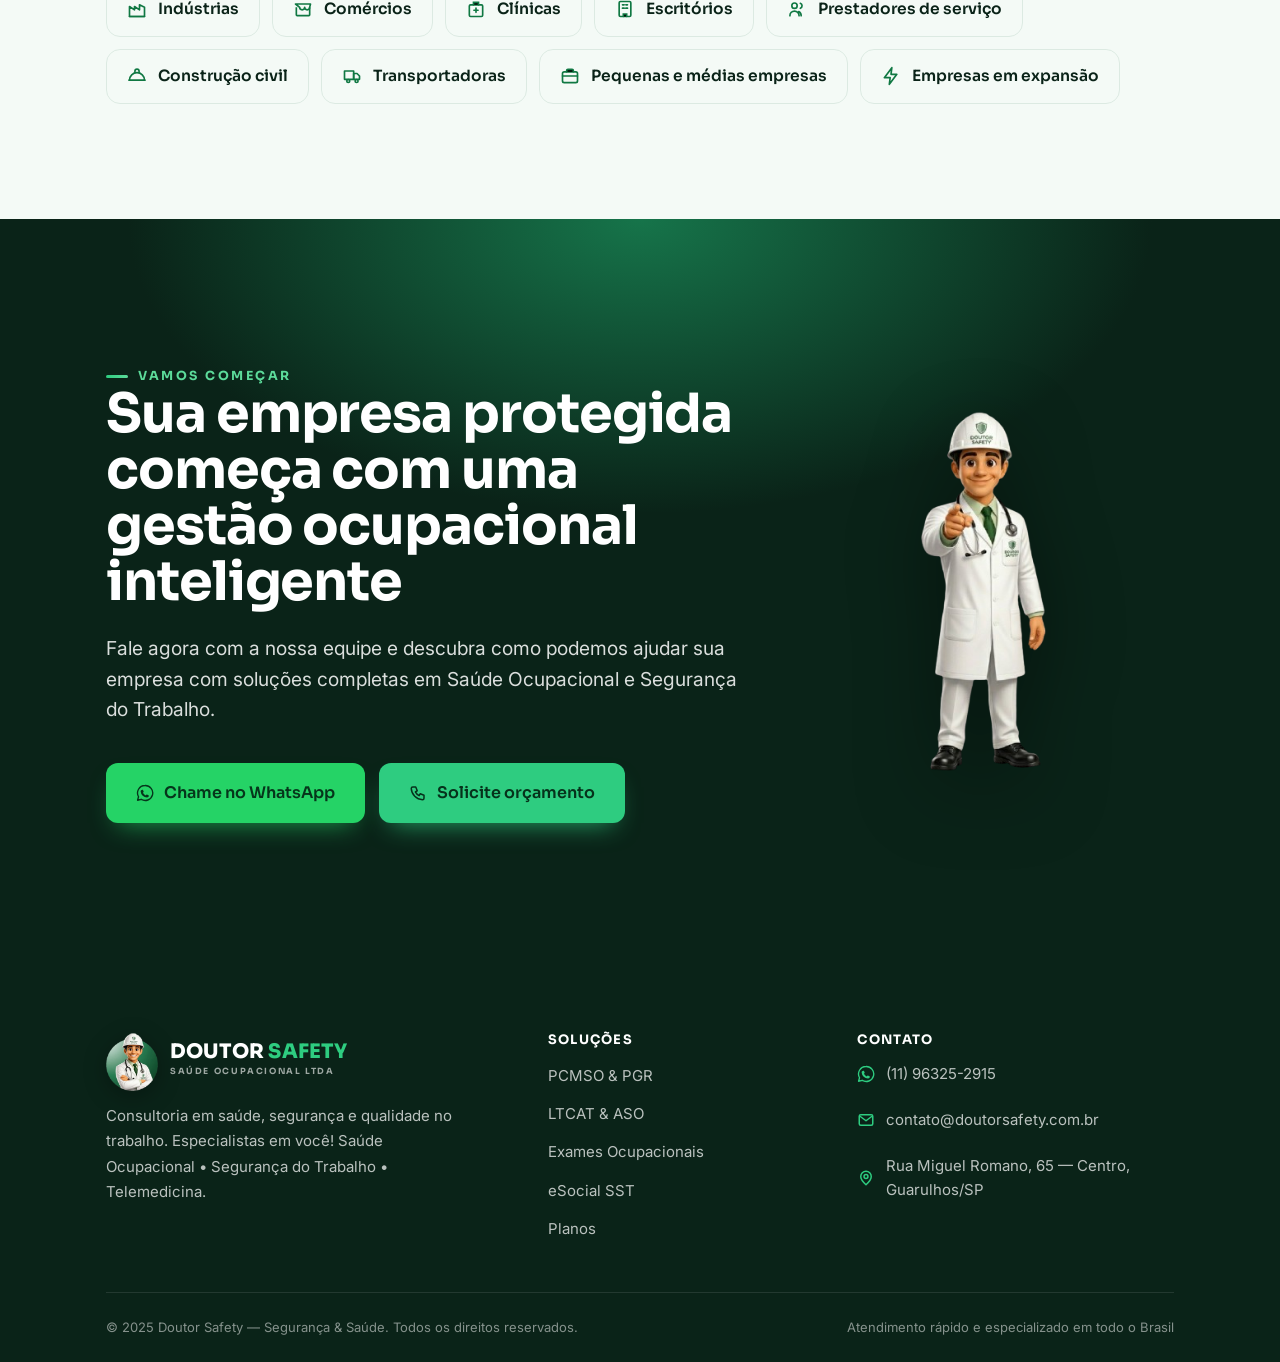
==== commit 51dd3e74: "Doutor Safety: mascote oficial, avatares de corpo inteiro, efeitos 21st e ajustes visuais - Mascote " ====
--- a/doutor.html
+++ b/doutor.html
@@ -5,7 +5,7 @@
 <meta name="viewport" content="width=device-width, initial-scale=1">
 <title>Doutor Safety — Saúde Ocupacional, Segurança do Trabalho e Telemedicina</title>
 <meta name="description" content="Doutor Safety — Consultoria em saúde, segurança e qualidade no trabalho. Soluções completas em Saúde Ocupacional, Segurança do Trabalho e Telemedicina para empresas de todo o Brasil.">
-<link rel="icon" type="image/svg+xml" href="assets/doutor-logo.svg">
+<link rel="icon" type="image/png" href="assets/doutor-mascote.png">
 <link rel="stylesheet" href="css/doutor.css">
 </head>
 <body>
@@ -58,10 +58,11 @@
 <header class="site-header">
   <div class="ds-wrap">
     <a class="brand" href="#top" aria-label="Doutor Safety — Saúde Ocupacional">
-      <span class="mark"><svg viewBox="0 0 64 64"><use href="#ds-logo"/></svg></span>
+      <span class="mark"><img src="assets/doutor-mascote.png" alt="Mascote Doutor Safety"></span>
       <span class="name"><span class="d">DOUTOR</span> <span class="s">SAFETY</span><small>SAÚDE OCUPACIONAL LTDA</small></span>
     </a>
     <nav class="ds-nav" aria-label="Navegação principal">
+      <span class="nav-lamp"></span>
       <a href="#sobre">Sobre</a>
       <a href="#servicos">Serviços</a>
       <a href="#diferenciais">Diferenciais</a>
@@ -91,7 +92,8 @@
 
 <!-- ============ HERO ============ -->
 <section class="ds-hero" id="hero">
-  <span class="chevrons"></span>
+  <span class="grid-beams"></span>
+  <span class="beam b1"></span><span class="beam b2"></span><span class="beam b3"></span><span class="beam b4"></span><span class="beam b5"></span>
   <span class="glow g1"></span><span class="glow g2"></span>
   <div class="ds-wrap ds-hero-grid">
     <div class="ds-hero-copy" data-stagger="100">
@@ -116,11 +118,8 @@
       <span class="ring r2"></span>
       <span class="ring"></span>
       <span class="conf">100% Conforme</span>
-      <div class="core">
-        <span class="logo-chip"><svg viewBox="0 0 64 64" aria-hidden="true"><use href="#ds-logo"/></svg></span>
-        <b>Doutor Safety</b>
-        <span>Saúde Ocupacional</span>
-      </div>
+      <img class="ds-mascote" src="assets/doutor-mascote.png" alt="Mascote Doutor Safety — médico com capacete">
+
       <span class="ds-seal s1"><svg><use href="#i-doc-check"/></svg> PCMSO em dia</span>
       <span class="ds-seal s2"><svg><use href="#i-stethoscope"/></svg> ASO emitido</span>
       <span class="ds-seal s3"><svg><use href="#i-refresh"/></svg> eSocial integrado</span>
@@ -144,13 +143,14 @@
   <!-- ============ Sobre ============ -->
   <section class="ds-sec" id="sobre">
     <div class="ds-wrap ds-about">
+      <div class="ds-about-fig" data-reveal="scale">
+        <img src="assets/doutor-bracos.png" alt="Especialista da Doutor Safety de braços cruzados">
+      </div>
       <div data-stagger="100">
         <span class="ds-kicker" data-reveal="up">Sobre a Doutor Safety</span>
         <p class="stmt" data-reveal="up" style="margin-top:16px">Nascemos para oferecer um atendimento ocupacional <em>moderno, eficiente e humanizado</em> — para empresas que querem cuidar da saúde dos colaboradores sem burocracia.</p>
         <p class="ds-lead" data-reveal="up">Nosso foco é proporcionar tranquilidade para a sua empresa, reduzindo riscos, otimizando processos e garantindo conformidade com as exigências legais.</p>
-      </div>
-      <div data-reveal="right">
-        <ul class="ds-sol">
+        <ul class="ds-sol" data-reveal="up" style="margin-top:28px">
           <li><span class="ch"></span> Saúde Ocupacional</li>
           <li><span class="ch"></span> Segurança do Trabalho</li>
           <li><span class="ch"></span> Telemedicina</li>
@@ -184,7 +184,6 @@
 
   <!-- ============ Diferenciais ============ -->
   <section class="ds-sec ds-diff" id="diferenciais">
-    <span class="chev"></span>
     <div class="ds-wrap">
       <div data-stagger="100">
         <span class="ds-kicker on-dark" data-reveal="up">Diferenciais</span>
@@ -207,19 +206,18 @@
 
   <!-- ============ Planos ============ -->
   <section class="ds-sec" id="planos">
-    <div class="ds-wrap">
+    <div class="ds-wrap ds-plan-wrap">
+      <img class="ds-plan-aside" src="assets/doutor-prancheta.png" alt="Especialista da Doutor Safety com prancheta" data-reveal="scale">
       <div class="ds-center" data-stagger="100">
         <span class="ds-kicker" data-reveal="up">Planos</span>
         <h2 class="ds-h2" data-reveal="up">Pacote acessível para a sua empresa</h2>
         <p class="ds-lead" data-reveal="up">Comece com tudo o que é obrigatório, sem complicação e com preço justo.</p>
       </div>
       <div class="ds-plan" data-reveal="up">
-        <div class="top">
-          <span class="chev"></span>
-          <span class="tag">Plano Essencial</span>
-          <div class="price">R$ 299,90<span>/mês</span></div>
-          <div class="ps">Para empresas com até 5 colaboradores</div>
-        </div>
+        <span class="tag">Plano Essencial</span>
+        <div class="price">R$ 299,90<span class="per">/mês</span></div>
+        <p class="ps">Para empresas com até 5 colaboradores</p>
+        <div class="div"></div>
         <ul class="list">
           <li><span class="tk"><svg><use href="#i-check"/></svg></span> PGR</li>
           <li><span class="tk"><svg><use href="#i-check"/></svg></span> PCMSO</li>
@@ -228,7 +226,7 @@
           <li><span class="tk"><svg><use href="#i-check"/></svg></span> eSocial SST</li>
           <li><span class="tk"><svg><use href="#i-check"/></svg></span> Exames clínicos</li>
         </ul>
-        <div class="foot"><a class="ds-btn acc lg" href="#contato">Quero esse plano <svg><use href="#i-arrow"/></svg></a></div>
+        <div class="foot"><a class="ds-btn lg shine" href="#contato">Quero esse plano <svg><use href="#i-arrow"/></svg></a></div>
       </div>
     </div>
   </section>
@@ -291,14 +289,18 @@
 
   <!-- ============ CTA final ============ -->
   <section class="ds-cta" id="contato">
-    <span class="chev"></span>
-    <div class="ds-wrap inner" data-stagger="110">
-      <span class="ds-kicker on-dark" data-reveal="up" style="justify-content:center">Vamos começar</span>
-      <h2 data-reveal="up">Sua empresa protegida começa com uma gestão ocupacional inteligente</h2>
-      <p data-reveal="up">Fale agora com a nossa equipe e descubra como podemos ajudar sua empresa com soluções completas em Saúde Ocupacional e Segurança do Trabalho.</p>
-      <div class="row" data-reveal="up">
-        <a class="ds-btn wa lg" href="https://wa.me/5511963252915?text=Ol%C3%A1!%20Gostaria%20de%20solicitar%20um%20or%C3%A7amento." target="_blank" rel="noopener"><svg><use href="#i-whatsapp"/></svg> Chame no WhatsApp</a>
-        <a class="ds-btn acc lg" href="tel:+5511963252915"><svg><use href="#i-phone"/></svg> Solicite orçamento</a>
+    <div class="ds-wrap inner ds-cta-grid" data-stagger="110">
+      <div class="ds-cta-copy">
+        <span class="ds-kicker on-dark" data-reveal="up">Vamos começar</span>
+        <h2 data-reveal="up">Sua empresa protegida começa com uma gestão ocupacional inteligente</h2>
+        <p data-reveal="up">Fale agora com a nossa equipe e descubra como podemos ajudar sua empresa com soluções completas em Saúde Ocupacional e Segurança do Trabalho.</p>
+        <div class="row" data-reveal="up">
+          <a class="ds-btn wa lg" href="https://wa.me/5511963252915?text=Ol%C3%A1!%20Gostaria%20de%20solicitar%20um%20or%C3%A7amento." target="_blank" rel="noopener"><svg><use href="#i-whatsapp"/></svg> Chame no WhatsApp</a>
+          <a class="ds-btn acc lg" href="tel:+5511963252915"><svg><use href="#i-phone"/></svg> Solicite orçamento</a>
+        </div>
+      </div>
+      <div class="ds-cta-fig" data-reveal="scale">
+        <img src="assets/doutor-aponta.png" alt="Especialista da Doutor Safety apontando">
       </div>
     </div>
   </section>
@@ -311,7 +313,7 @@
     <div class="ds-foot-top">
       <div>
         <a class="brand" href="#top">
-          <span class="mark"><svg viewBox="0 0 64 64"><use href="#ds-logo"/></svg></span>
+          <span class="mark"><img src="assets/doutor-mascote.png" alt="Mascote Doutor Safety"></span>
           <span class="name"><span class="d">DOUTOR</span> <span class="s">SAFETY</span><small>SAÚDE OCUPACIONAL LTDA</small></span>
         </a>
         <p>Consultoria em saúde, segurança e qualidade no trabalho. Especialistas em você! Saúde Ocupacional • Segurança do Trabalho • Telemedicina.</p>
@@ -348,6 +350,7 @@
 </a>
 
 <script src="js/app.js"></script>
+<script src="js/doutor.js"></script>
 <script src="js/version-switcher.js"></script>
 
 </body>
--- a/css/doutor.css
+++ b/css/doutor.css
@@ -33,7 +33,7 @@
 *,*::before,*::after{box-sizing:border-box}
 html{scroll-behavior:smooth;-webkit-text-size-adjust:100%}
 body{margin:0;font-family:var(--ds-body);color:var(--ink);background:var(--white);line-height:1.6;font-size:17px;
-  -webkit-font-smoothing:antialiased;overflow-x:hidden}
+  -webkit-font-smoothing:antialiased;overflow-x:clip}
 img{display:block;max-width:100%}
 a{color:inherit;text-decoration:none}
 button{font-family:inherit}
@@ -55,9 +55,10 @@
 .ds-sec{position:relative;padding-block:clamp(70px,9vw,128px)}
 .ds-kicker{display:inline-flex;align-items:center;gap:10px;font-family:var(--ds-display);font-weight:700;font-size:12.5px;
   letter-spacing:.2em;text-transform:uppercase;color:var(--g-prim)}
-.ds-kicker::before{content:"";width:24px;height:8px;flex:none;
-  background:repeating-linear-gradient(135deg,var(--g-acc) 0 4px,transparent 4px 8px)}
+.ds-kicker::before{content:"";width:22px;height:3px;flex:none;border-radius:2px;
+  background:linear-gradient(90deg,var(--g-prim),var(--g-acc))}
 .ds-kicker.on-dark{color:var(--g-acc-2)}
+.ds-kicker.on-dark::before{background:linear-gradient(90deg,var(--g-acc),var(--g-acc-2))}
 .ds-h2{font-size:clamp(28px,4vw,46px);margin-top:14px;color:var(--g-dark);max-width:20ch;text-wrap:balance}
 .ds-h2.on-dark{color:#fff}
 .ds-lead{font-size:clamp(16px,1.3vw,19px);color:var(--ink-soft);max-width:62ch;margin-top:18px}
@@ -76,6 +77,14 @@
 .ds-btn.ghost{background:transparent;color:#fff;border:1.5px solid rgba(255,255,255,.4);box-shadow:none}
 .ds-btn.ghost:hover{background:rgba(255,255,255,.1)}
 .ds-btn.lg{padding:17px 30px;font-size:16px}
+/* Botão com reflexo "shine" (opção escolhida) — CTAs de acento + plano */
+.ds-btn.shine,.ds-btn.acc{position:relative;overflow:hidden;isolation:isolate}
+.ds-btn.shine::after,.ds-btn.acc::after{content:"";position:absolute;top:0;left:-60%;width:45%;height:100%;pointer-events:none;z-index:1;
+  background:linear-gradient(100deg,transparent,rgba(255,255,255,.5),transparent);transform:skewX(-18deg);
+  animation:btnShine 2.8s ease-in-out infinite}
+@keyframes btnShine{0%{left:-60%}55%,100%{left:140%}}
+.ds-plan .foot .ds-btn{background:linear-gradient(135deg,#16934f,var(--g-prim))}
+@media (prefers-reduced-motion:reduce){.ds-btn.shine::after,.ds-btn.acc::after{animation:none;opacity:0}}
 
 /* =======================================================================
    Topbar + Header
@@ -91,9 +100,8 @@
 .site-header .ds-wrap{display:flex;align-items:center;justify-content:space-between;gap:24px;width:100%}
 .site-header.solid{background:rgba(255,255,255,.9);backdrop-filter:blur(16px) saturate(150%);box-shadow:0 1px 0 var(--line),0 12px 28px -22px rgba(8,40,24,.5)}
 .brand{display:flex;align-items:center;gap:12px}
-.brand .mark{width:48px;height:48px;flex:none;border-radius:50%;display:grid;place-items:center;
-  background:#fff;box-shadow:0 8px 20px -8px rgba(8,40,24,.55),inset 0 0 0 1px rgba(8,40,24,.05)}
-.brand .mark svg{width:33px;height:33px}
+.brand .mark{width:52px;height:52px;flex:none;display:grid;place-items:center}
+.brand .mark img{width:100%;height:100%;object-fit:contain;filter:drop-shadow(0 5px 11px rgba(0,0,0,.3))}
 .brand .name{font-family:var(--ds-display);font-weight:800;font-size:20px;line-height:1;letter-spacing:.01em;color:#fff}
 .brand .name .d{color:#fff}
 .brand .name .s{color:var(--g-acc)}
@@ -101,11 +109,13 @@
 .site-header.solid .brand .name .d{color:var(--g-navy)}
 .site-header.solid .brand .name .s{color:var(--g-prim)}
 .site-header.solid .brand .name small{color:var(--g-gray)}
-.ds-nav{display:flex;align-items:center;gap:4px}
-.ds-nav a{padding:9px 13px;border-radius:9px;font-family:var(--ds-display);font-weight:600;font-size:14px;color:rgba(255,255,255,.9);transition:color .2s,background .2s}
-.ds-nav a:hover{background:rgba(255,255,255,.12)}
+.ds-nav{position:relative;display:flex;align-items:center;gap:2px;padding:5px;border-radius:999px;
+  background:rgba(255,255,255,.06);border:1px solid rgba(255,255,255,.14);backdrop-filter:blur(8px)}
+.ds-nav a{position:relative;z-index:2;padding:8px 17px;border-radius:999px;font-family:var(--ds-display);font-weight:600;font-size:14px;color:rgba(255,255,255,.92);transition:color .25s}
+.ds-nav a:hover{color:#fff}
+.site-header.solid .ds-nav{background:rgba(8,40,24,.05);border-color:var(--line)}
 .site-header.solid .ds-nav a{color:var(--ink-soft)}
-.site-header.solid .ds-nav a:hover{color:var(--g-prim);background:var(--g-soft)}
+.site-header.solid .ds-nav a:hover{color:var(--g-prim)}
 .header-cta{display:flex;align-items:center;gap:12px}
 .menu-toggle{display:none;width:44px;height:44px;border-radius:11px;border:none;background:rgba(255,255,255,.16);cursor:pointer;align-items:center;justify-content:center}
 .menu-toggle span,.menu-toggle span::before,.menu-toggle span::after{display:block;width:20px;height:2px;background:#fff;position:relative;transition:.3s;content:""}
@@ -123,12 +133,6 @@
 .ds-hero{position:relative;isolation:isolate;overflow:hidden;color:#fff;
   background:radial-gradient(1100px 700px at 82% 0%,#14633b,var(--g-dark) 58%,#06170e);
   padding-block:clamp(48px,7vw,96px) clamp(70px,9vw,120px)}
-/* listras chevron de segurança no fundo */
-.ds-hero .chevrons{position:absolute;inset:0;z-index:-2;opacity:.10;
-  background:repeating-linear-gradient(135deg,var(--g-acc) 0 26px,transparent 26px 64px);
-  -webkit-mask:linear-gradient(180deg,transparent,#000 30%,#000 70%,transparent);
-          mask:linear-gradient(180deg,transparent,#000 30%,#000 70%,transparent);
-  animation:dsChev 24s linear infinite}
 .ds-hero .glow{position:absolute;border-radius:50%;filter:blur(80px);z-index:-1}
 .ds-hero .glow.g1{width:480px;height:480px;background:var(--g-acc);top:-150px;right:-60px;opacity:.4;animation:dsDrift 18s ease-in-out infinite}
 .ds-hero .glow.g2{width:420px;height:420px;background:#1f9d63;bottom:-180px;left:-80px;opacity:.34;animation:dsDrift 23s ease-in-out infinite reverse}
@@ -153,9 +157,10 @@
 .ds-emblem .core .sh{width:64px;height:64px;color:#fff;opacity:.96}
 .ds-emblem .core .logo-chip{width:44%;aspect-ratio:1;border-radius:50%;background:#fff;display:grid;place-items:center;box-shadow:0 18px 34px -14px rgba(0,0,0,.55)}
 .ds-emblem .core .logo-chip svg{width:66%;height:66%}
+.ds-mascote{width:58%;height:58%;object-fit:contain;filter:drop-shadow(0 24px 46px rgba(0,0,0,.5));z-index:1}
 .ds-emblem .core b{display:block;font-family:var(--ds-display);font-weight:800;font-size:18px;margin-top:6px;letter-spacing:.02em}
 .ds-emblem .core span{display:block;font-size:9.5px;letter-spacing:.26em;text-transform:uppercase;color:rgba(255,255,255,.7);margin-top:4px}
-.ds-emblem .conf{position:absolute;top:6%;left:50%;transform:translateX(-50%);background:var(--g-acc);color:#06321b;
+.ds-emblem .conf{position:absolute;top:-3%;left:50%;transform:translateX(-50%);background:var(--g-acc);color:#06321b;
   font-family:var(--ds-display);font-weight:800;font-size:12px;letter-spacing:.04em;padding:7px 15px;border-radius:999px;
   box-shadow:0 14px 28px -10px rgba(46,204,128,.7);white-space:nowrap}
 /* selos orbitando (chips) */
@@ -163,15 +168,14 @@
   border:1px solid rgba(255,255,255,.2);backdrop-filter:blur(12px);padding:9px 13px;border-radius:12px;
   font-family:var(--ds-display);font-weight:700;font-size:13px;color:#fff;box-shadow:0 18px 40px -20px rgba(0,0,0,.7)}
 .ds-seal svg{width:18px;height:18px;color:var(--g-acc)}
-.ds-seal.s1{top:14%;left:-6%;animation:dsFloatA 7s var(--ease) infinite}
-.ds-seal.s2{top:52%;right:-8%;animation:dsFloatB 8.5s var(--ease) infinite}
-.ds-seal.s3{bottom:8%;left:6%;animation:dsFloatA 9.5s var(--ease) infinite .5s}
-
-@keyframes dsChev{to{background-position:128px 0}}
+.ds-seal.s1{top:13%;left:-10%;animation:dsFloatA 7s var(--ease) infinite}
+.ds-seal.s2{top:47%;right:-12%;animation:dsFloatB 8.5s var(--ease) infinite}
+.ds-seal.s3{bottom:3%;left:-2%;animation:dsFloatA 9.5s var(--ease) infinite .5s}
+
 @keyframes dsDrift{0%,100%{transform:translate(0,0)}50%{transform:translate(24px,-20px)}}
 @keyframes dsSpin{to{transform:rotate(360deg)}}
-@keyframes dsFloatA{0%,100%{transform:translateY(0)}50%{transform:translateY(-15px)}}
-@keyframes dsFloatB{0%,100%{transform:translateY(0)}50%{transform:translateY(13px)}}
+@keyframes dsFloatA{0%,100%{transform:translateY(0)}50%{transform:translateY(-8px)}}
+@keyframes dsFloatB{0%,100%{transform:translateY(0)}50%{transform:translateY(7px)}}
 
 /* =======================================================================
    Faixa de confiança (cards de topo)
@@ -185,13 +189,14 @@
 /* =======================================================================
    Sobre — manifesto
    ======================================================================= */
-.ds-about{display:grid;grid-template-columns:1fr 1fr;gap:clamp(36px,6vw,84px);align-items:center}
+.ds-about{display:grid;grid-template-columns:.72fr 1.28fr;gap:clamp(28px,5vw,72px);align-items:center}
 .ds-about .stmt{font-family:var(--ds-display);font-weight:700;font-size:clamp(24px,3vw,38px);line-height:1.18;color:var(--g-dark);letter-spacing:-.02em}
 .ds-about .stmt em{color:var(--g-prim);font-style:normal}
 .ds-sol{display:grid;gap:0;margin-top:8px}
 .ds-sol li{display:flex;align-items:center;gap:14px;padding:15px 0;border-top:1px solid var(--line);font-weight:600;font-size:16px;color:var(--g-dark)}
 .ds-sol li:last-child{border-bottom:1px solid var(--line)}
-.ds-sol .ch{width:26px;height:14px;flex:none;background:repeating-linear-gradient(135deg,var(--g-acc) 0 4px,transparent 4px 8px)}
+.ds-sol .ch{width:20px;height:20px;flex:none;border-radius:50%;background:rgba(46,204,128,.14);position:relative}
+.ds-sol .ch::after{content:"";position:absolute;left:7px;top:4px;width:4px;height:9px;border:solid var(--g-prim);border-width:0 2px 2px 0;transform:rotate(45deg)}
 
 /* =======================================================================
    Serviços — lista numerada (2 colunas)
@@ -210,7 +215,6 @@
    Diferenciais — painel verde escuro
    ======================================================================= */
 .ds-diff{background:radial-gradient(900px 500px at 80% 0%,#13633c,var(--g-dark) 62%);color:#fff;position:relative;overflow:hidden;isolation:isolate}
-.ds-diff .chev{position:absolute;inset:0;z-index:-1;opacity:.08;background:repeating-linear-gradient(135deg,var(--g-acc) 0 24px,transparent 24px 58px)}
 .ds-diff-grid{display:grid;grid-template-columns:repeat(3,1fr);gap:14px;margin-top:46px}
 .ds-diff-grid li{display:flex;align-items:center;gap:13px;padding:17px 19px;border-radius:13px;background:rgba(255,255,255,.05);border:1px solid rgba(255,255,255,.1);font-weight:600;font-size:15px;transition:transform .3s var(--ease),background .3s}
 .ds-diff-grid li:hover{transform:translateY(-4px);background:rgba(255,255,255,.09)}
@@ -220,19 +224,22 @@
 /* =======================================================================
    Planos
    ======================================================================= */
-.ds-plan{max-width:560px;margin:46px auto 0;background:#fff;border:1px solid var(--line);border-radius:24px;overflow:hidden;
-  box-shadow:0 40px 90px -34px rgba(8,40,24,.45);position:relative}
-.ds-plan .top{background:radial-gradient(700px 360px at 80% 0,#15724a,var(--g-dark-2));color:#fff;padding:34px 32px 28px;position:relative;overflow:hidden}
-.ds-plan .top .chev{position:absolute;inset:0;opacity:.1;background:repeating-linear-gradient(135deg,var(--g-acc) 0 18px,transparent 18px 42px)}
-.ds-plan .tag{position:relative;display:inline-block;font-family:var(--ds-display);font-weight:700;font-size:11.5px;letter-spacing:.14em;text-transform:uppercase;color:#bff4d6;background:rgba(255,255,255,.12);padding:6px 14px;border-radius:999px;margin-bottom:16px}
-.ds-plan .price{position:relative;font-family:var(--ds-display);font-weight:800;font-size:clamp(42px,6vw,60px);line-height:1}
-.ds-plan .price span{font-size:18px;font-weight:600;color:rgba(255,255,255,.75)}
-.ds-plan .ps{position:relative;font-size:14px;color:rgba(255,255,255,.8);margin-top:8px}
-.ds-plan .list{padding:28px 32px 6px;display:grid;grid-template-columns:1fr 1fr;gap:14px 22px}
+.ds-plan{max-width:480px;margin:46px auto 0;background:#fff;border:1px solid var(--line);border-radius:24px;
+  box-shadow:0 34px 80px -34px rgba(8,40,24,.32);position:relative;text-align:left;padding:38px 36px 34px;
+  transition:transform .4s var(--ease),box-shadow .4s var(--ease),border-color .4s}
+.ds-plan:hover{transform:translateY(-8px);border-color:var(--g-acc);
+  box-shadow:0 56px 110px -38px rgba(8,40,24,.45),0 0 0 1px var(--g-acc),0 0 46px -10px rgba(46,204,128,.45)}
+.ds-plan .tag{display:inline-block;font-family:var(--ds-display);font-weight:800;font-size:11px;letter-spacing:.13em;
+  text-transform:uppercase;color:var(--g-prim);background:rgba(46,204,128,.14);padding:6px 14px;border-radius:999px}
+.ds-plan .price{font-family:var(--ds-display);font-weight:800;font-size:clamp(42px,6.5vw,58px);line-height:1;color:var(--g-dark);margin-top:18px}
+.ds-plan .price .per{font-size:17px;font-weight:600;color:var(--muted);margin-left:5px}
+.ds-plan .ps{font-size:15px;color:var(--ink-soft);margin-top:12px}
+.ds-plan .div{height:1px;background:var(--line);margin:24px 0}
+.ds-plan .list{display:grid;grid-template-columns:1fr 1fr;gap:15px 20px}
 .ds-plan .list li{display:flex;align-items:center;gap:11px;font-weight:600;font-size:15px;color:var(--g-dark)}
-.ds-plan .list .tk{width:24px;height:24px;border-radius:7px;background:rgba(46,204,128,.16);display:grid;place-items:center;flex:none}
+.ds-plan .list .tk{width:24px;height:24px;border-radius:50%;background:rgba(46,204,128,.16);display:grid;place-items:center;flex:none}
 .ds-plan .list .tk svg{width:14px;height:14px;color:var(--g-prim)}
-.ds-plan .foot{padding:6px 32px 30px}
+.ds-plan .foot{margin-top:28px}
 .ds-plan .foot .ds-btn{width:100%;justify-content:center}
 
 /* =======================================================================
@@ -270,11 +277,27 @@
    ======================================================================= */
 .ds-cta{position:relative;overflow:hidden;isolation:isolate;color:#fff;text-align:center;
   background:radial-gradient(800px 460px at 50% 0,#16744a,var(--g-dark) 64%)}
-.ds-cta .chev{position:absolute;inset:0;z-index:-1;opacity:.1;background:repeating-linear-gradient(135deg,var(--g-acc) 0 28px,transparent 28px 66px);animation:dsChev 26s linear infinite}
 .ds-cta .inner{padding-block:clamp(72px,11vw,140px)}
 .ds-cta h2{font-size:clamp(30px,4.6vw,54px);max-width:22ch;margin-inline:auto;text-wrap:balance}
 .ds-cta p{font-size:clamp(16px,1.5vw,20px);color:rgba(255,255,255,.85);max-width:60ch;margin:22px auto 0}
 .ds-cta .row{display:flex;flex-wrap:wrap;gap:14px;justify-content:center;margin-top:38px}
+
+/* =======================================================================
+   Avatares (mascote de corpo inteiro) — Sobre, Planos e CTA
+   ======================================================================= */
+.ds-about-fig{display:flex;justify-content:center;align-items:center}
+.ds-about-fig img{width:auto;height:clamp(300px,33vw,440px);filter:drop-shadow(0 24px 38px rgba(16,120,67,.20))}
+/* Planos — figura lateral no espaço em branco ao lado do card centralizado */
+.ds-plan-wrap{position:relative}
+.ds-plan-aside{position:absolute;left:0;bottom:6px;width:auto;height:clamp(300px,30vw,410px);z-index:0;
+  pointer-events:none;filter:drop-shadow(0 24px 38px rgba(16,120,67,.18))}
+/* CTA — figura apontando para o texto */
+.ds-cta-grid{display:grid;grid-template-columns:1.25fr .75fr;gap:clamp(20px,4vw,56px);align-items:center;text-align:left}
+.ds-cta-grid h2{margin-inline:0;max-width:20ch}
+.ds-cta-grid p{margin-inline:0}
+.ds-cta-grid .row{justify-content:flex-start}
+.ds-cta-fig{display:flex;justify-content:center}
+.ds-cta-fig img{width:auto;height:clamp(220px,29vw,370px);filter:drop-shadow(0 22px 40px rgba(0,0,0,.42))}
 
 /* =======================================================================
    Footer
@@ -298,6 +321,41 @@
 .bg-soft{background:var(--g-soft)}
 
 /* =======================================================================
+   Componentes inspirados no 21st.dev — recriados em vanilla
+   ======================================================================= */
+/* --- Tubelight navbar: indicador deslizante com "tubo de luz" --- */
+.ds-nav{position:relative}
+.ds-nav a{position:relative;z-index:1}
+.nav-lamp{position:absolute;top:5px;bottom:5px;left:0;width:0;
+  border-radius:999px;background:rgba(46,204,128,.14);z-index:0;opacity:0;pointer-events:none;
+  transition:left .35s var(--ease),width .35s var(--ease),opacity .3s}
+.nav-lamp.on{opacity:1}
+.nav-lamp::before{content:"";position:absolute;top:-8px;left:50%;transform:translateX(-50%);
+  width:50%;height:4px;border-radius:999px;background:#dffaec;box-shadow:0 0 18px 4px var(--g-acc),0 0 6px 1px #fff}
+.nav-lamp::after{content:"";position:absolute;top:-13px;left:50%;transform:translateX(-50%);
+  width:70%;height:20px;border-radius:50%;background:var(--g-acc);filter:blur(13px);opacity:.7}
+.site-header.solid .nav-lamp{background:rgba(16,120,67,.1)}
+
+/* --- Background grid + beams (hero) --- */
+.ds-hero .grid-beams{position:absolute;inset:0;z-index:-2;overflow:hidden;
+  background-image:linear-gradient(rgba(255,255,255,.055) 1px,transparent 1px),
+                   linear-gradient(90deg,rgba(255,255,255,.055) 1px,transparent 1px);
+  background-size:50px 50px;
+  -webkit-mask:radial-gradient(135% 115% at 72% -8%,#000 36%,transparent 78%);
+          mask:radial-gradient(135% 115% at 72% -8%,#000 36%,transparent 78%)}
+.ds-hero .beam{position:absolute;top:0;width:2px;height:32%;border-radius:2px;z-index:-2;opacity:0;
+  background:linear-gradient(180deg,transparent,var(--g-acc) 62%,#c9f8e0);
+  filter:blur(.4px);animation:beamFall linear infinite}
+.ds-hero .beam.b1{left:18%;animation-duration:6s;animation-delay:0s}
+.ds-hero .beam.b2{left:35%;animation-duration:5s;animation-delay:1.6s}
+.ds-hero .beam.b3{left:57%;animation-duration:7s;animation-delay:.7s}
+.ds-hero .beam.b4{left:73%;animation-duration:5.5s;animation-delay:2.6s}
+.ds-hero .beam.b5{left:88%;animation-duration:6.5s;animation-delay:3.6s}
+@keyframes beamFall{0%{transform:translateY(-130%);opacity:0}12%{opacity:.85}82%{opacity:.85}100%{transform:translateY(330%);opacity:0}}
+
+/* (pricing card limpo estilo 21st: estilos na seção de Planos acima) */
+
+/* =======================================================================
    Responsivo
    ======================================================================= */
 @media (max-width:980px){
@@ -321,6 +379,15 @@
   .ds-diff-grid,.ds-foot-top{grid-template-columns:1fr}
   .ds-flow{grid-template-columns:1fr}
 }
+/* Avatares — responsivo */
+@media (max-width:1080px){ .ds-plan-aside{display:none} }
+@media (max-width:760px){
+  .ds-about-fig{display:none}
+  .ds-cta-grid{grid-template-columns:1fr;text-align:center}
+  .ds-cta-grid h2,.ds-cta-grid p{margin-inline:auto}
+  .ds-cta-grid .row{justify-content:center}
+  .ds-cta-fig{order:-1}
+}
 @media (prefers-reduced-motion:reduce){
-  .ds-hero .chevrons,.ds-hero .glow,.ds-emblem .ring,.ds-seal,.ds-cta .chev{animation:none}
-}
+  .ds-hero .glow,.ds-emblem .ring,.ds-seal{animation:none}
+}
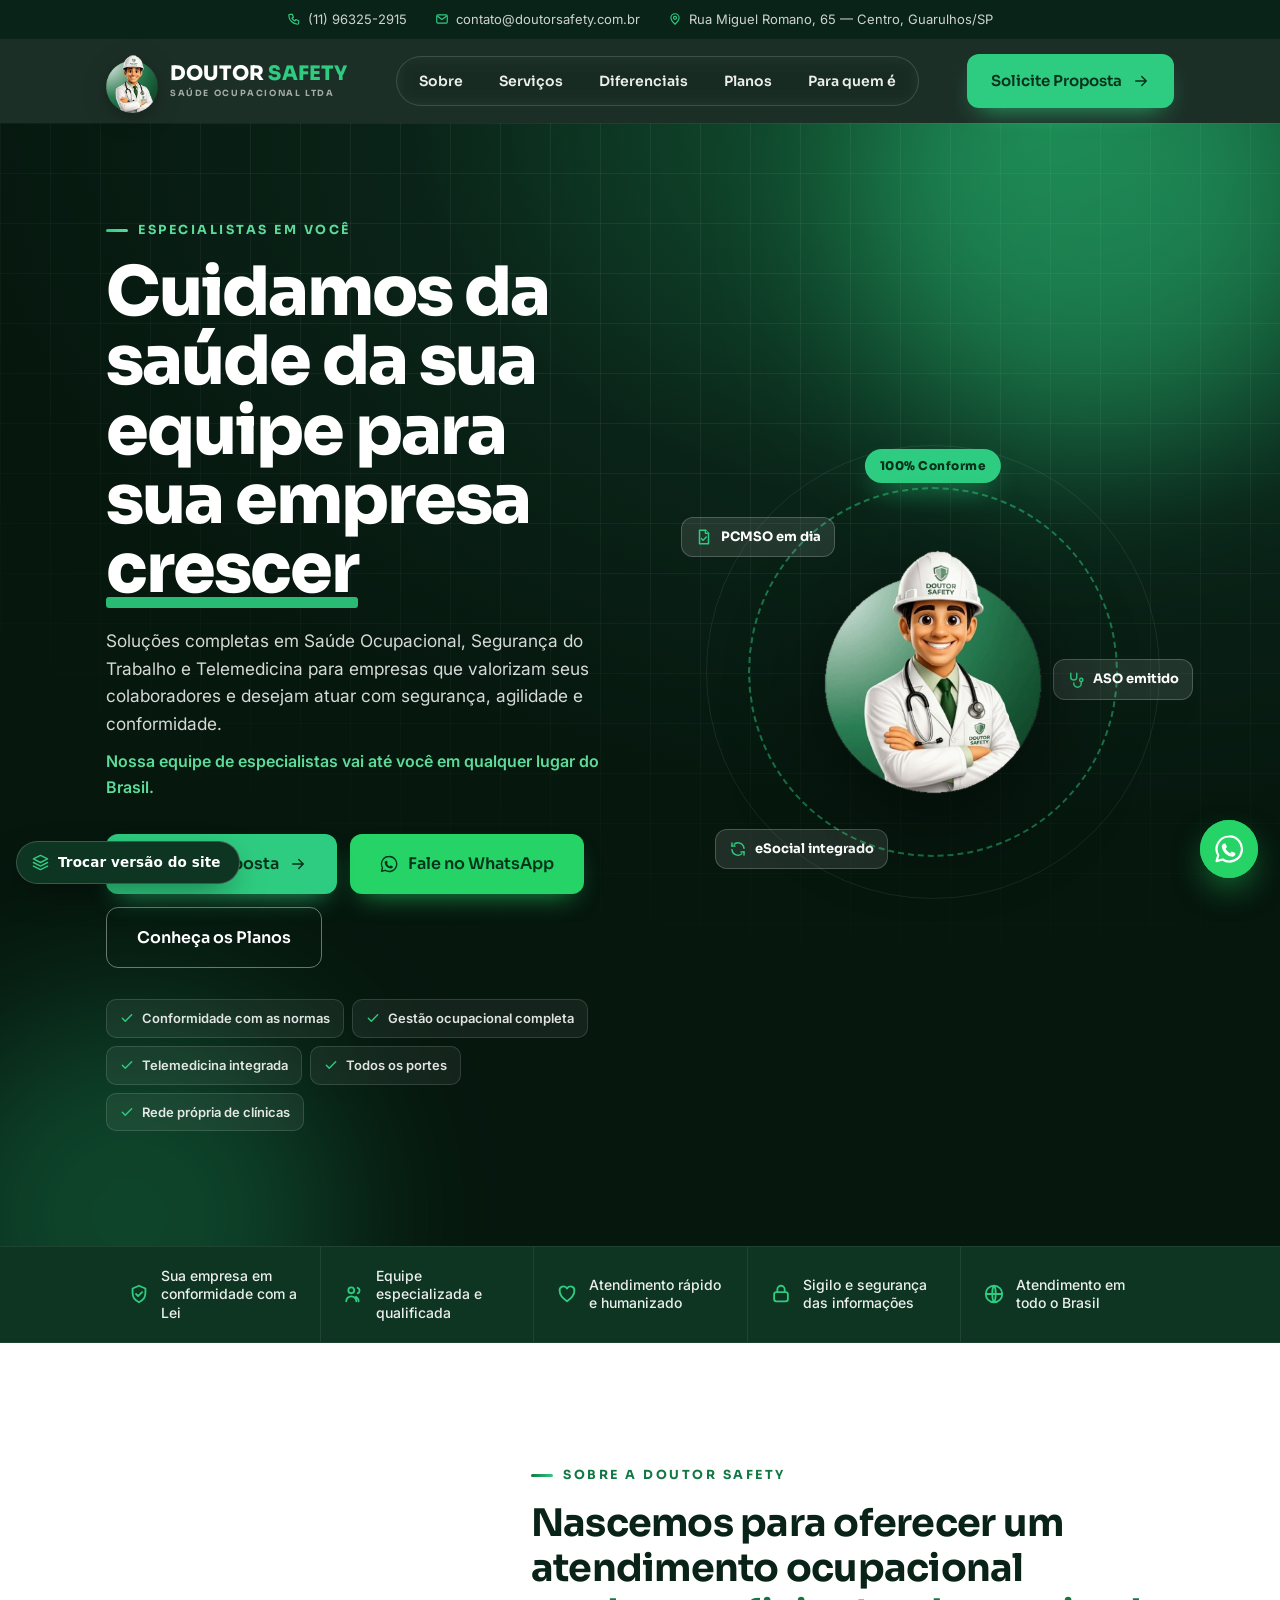
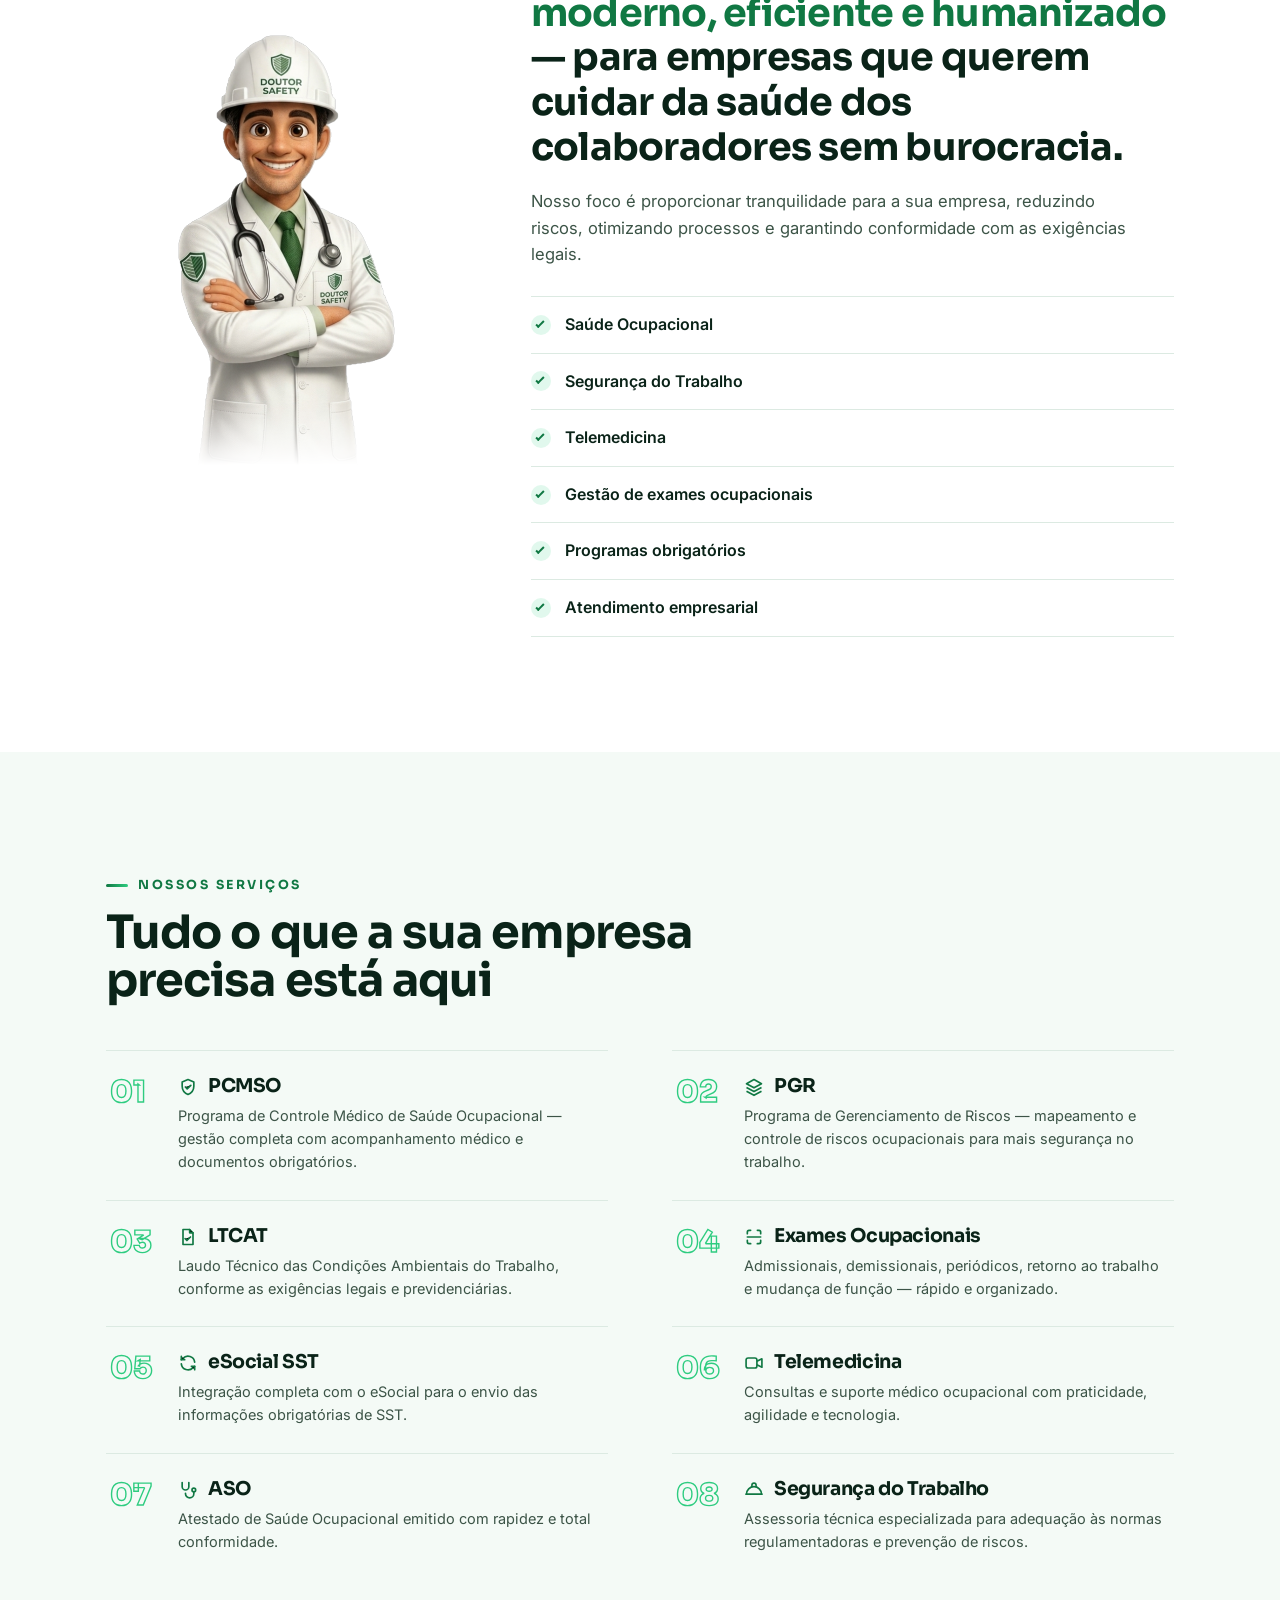
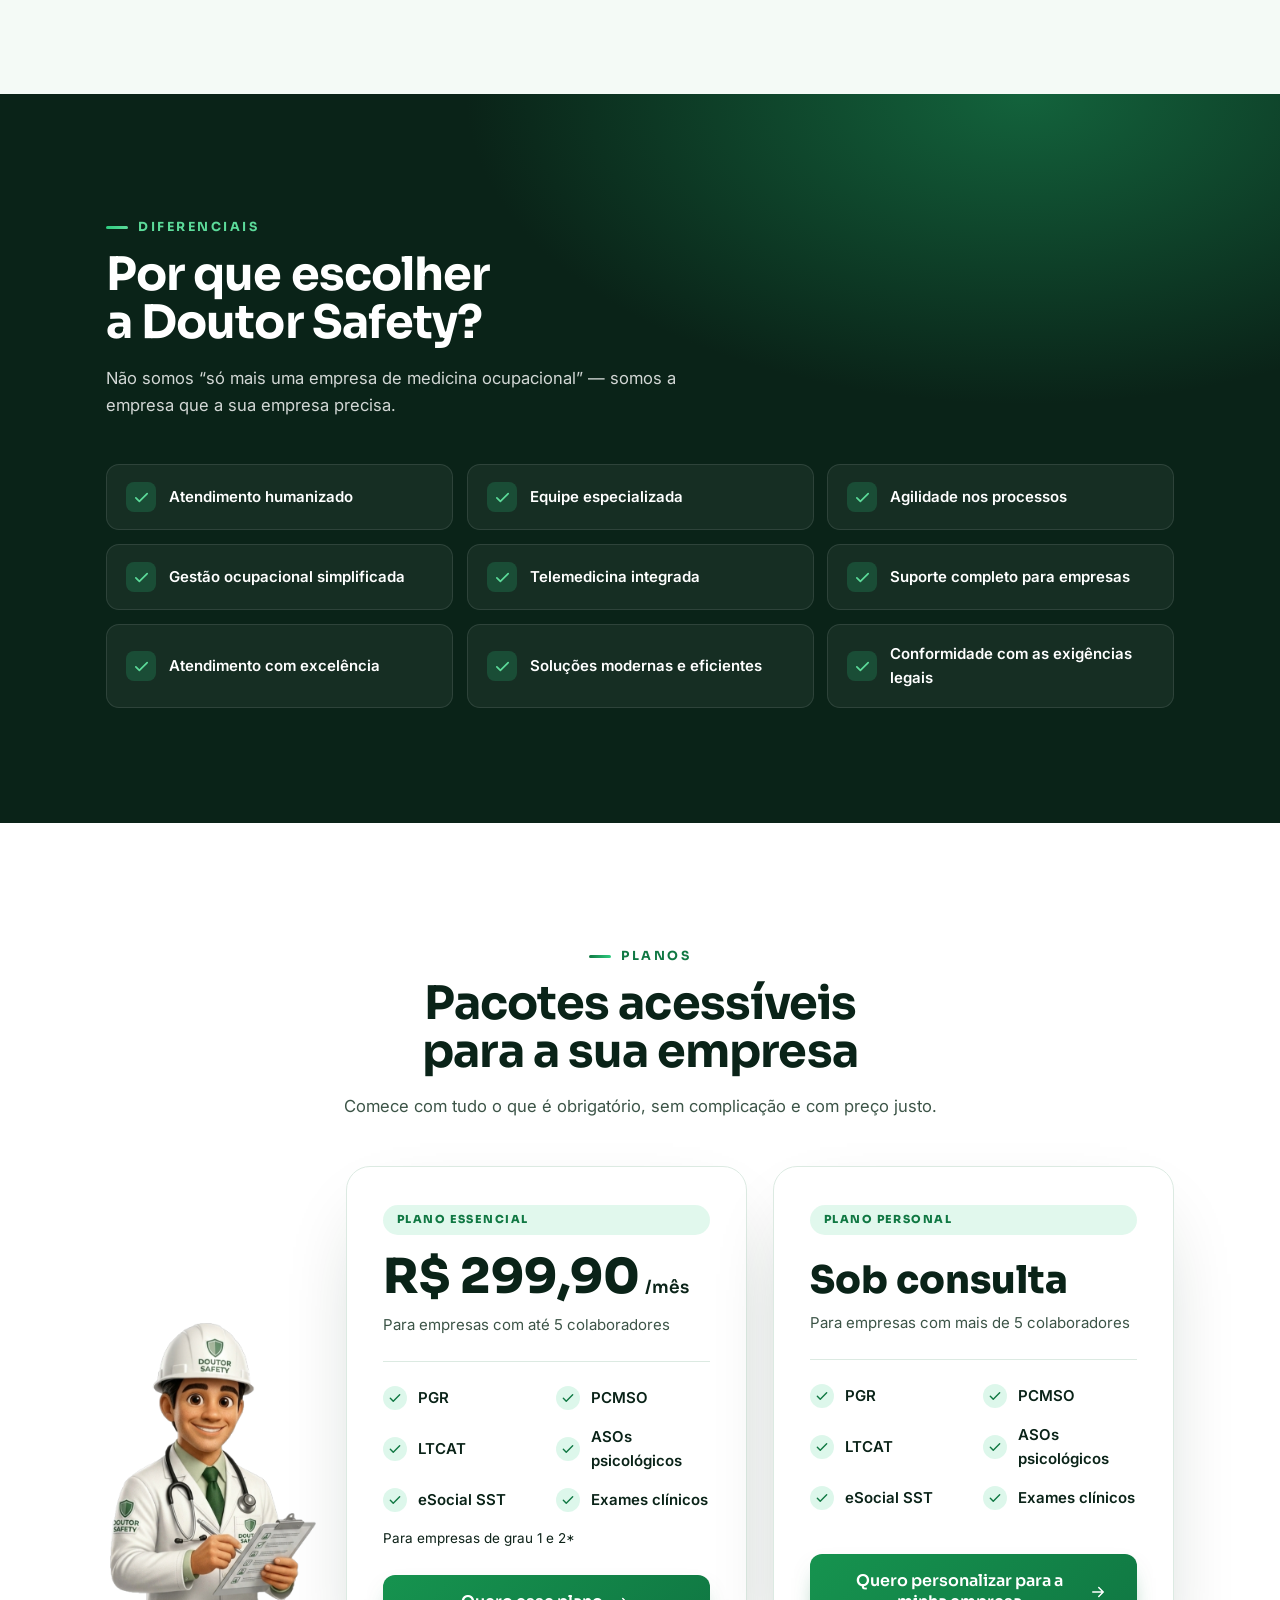
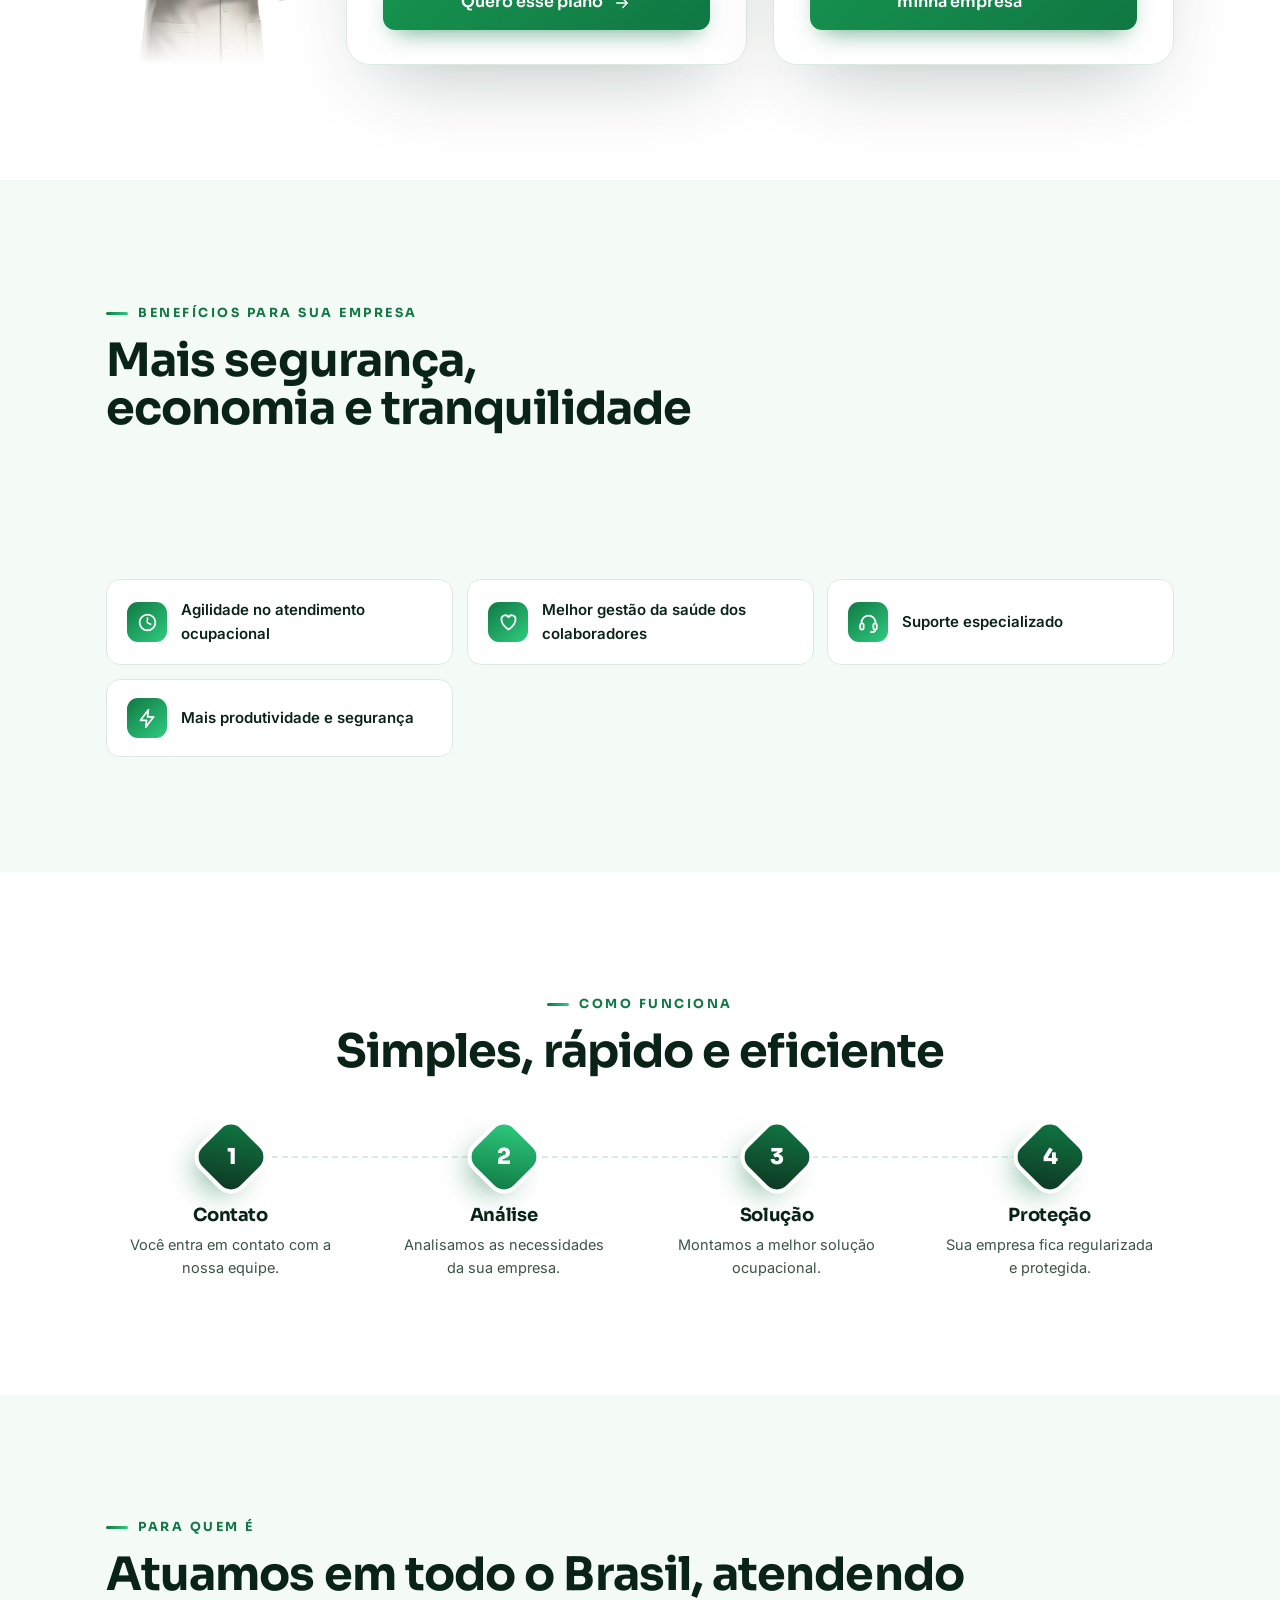
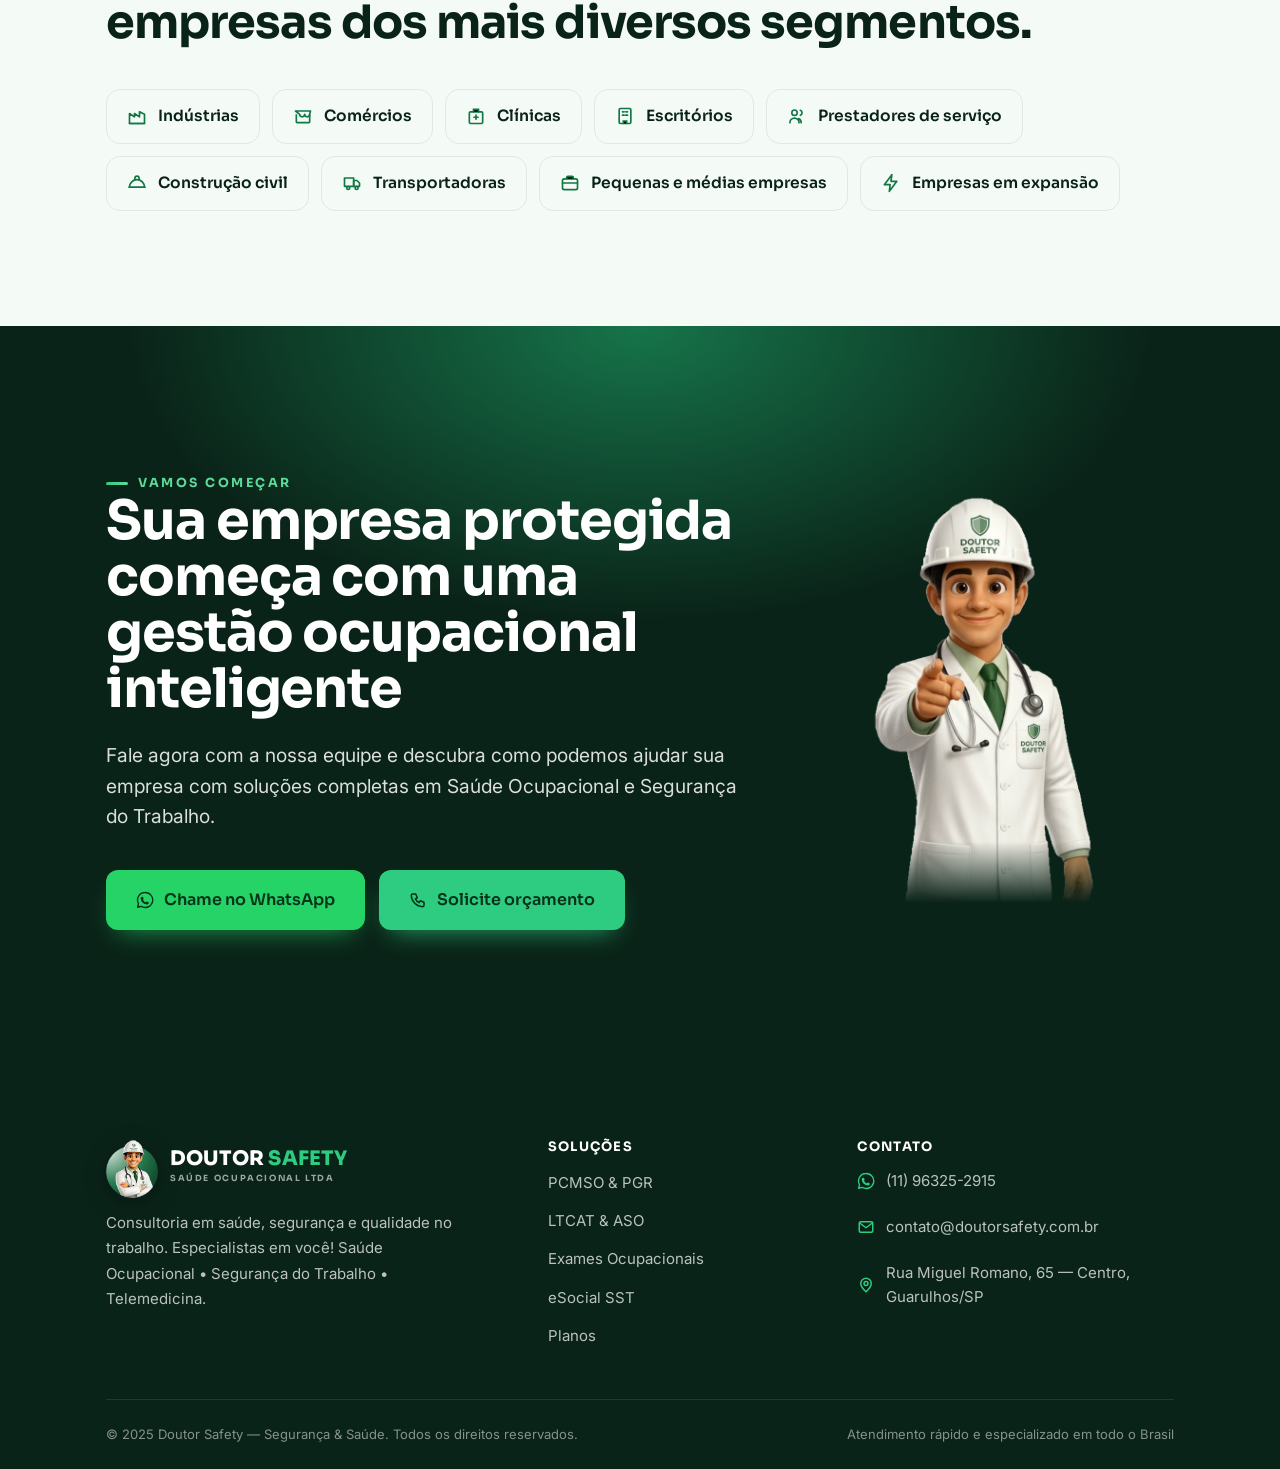
==== commit e2e324fe: "Doutor Safety: textos novos + card Plano Personal - Hero: frase em verde "Nossa equipe de especialis" ====
--- a/doutor.html
+++ b/doutor.html
@@ -100,6 +100,7 @@
       <span class="ds-kicker on-dark" data-reveal="up">Especialistas em você</span>
       <h1 class="ds-h1" data-reveal="up">Cuidamos da saúde da sua equipe para sua empresa <span class="u">crescer</span></h1>
       <p class="ds-hero-sub" data-reveal="up">Soluções completas em Saúde Ocupacional, Segurança do Trabalho e Telemedicina para empresas que valorizam seus colaboradores e desejam atuar com segurança, agilidade e conformidade.</p>
+      <p class="ds-hero-note" data-reveal="up">Nossa equipe de especialistas vai até você em qualquer lugar do Brasil.</p>
       <div class="ds-hero-cta" data-reveal="up">
         <a class="ds-btn acc lg" href="#contato">Solicite Proposta <svg><use href="#i-arrow"/></svg></a>
         <a class="ds-btn wa lg" href="https://wa.me/5511963252915?text=Ol%C3%A1!%20Gostaria%20de%20uma%20proposta%20da%20Doutor%20Safety." target="_blank" rel="noopener"><svg><use href="#i-whatsapp"/></svg> Fale no WhatsApp</a>
@@ -206,27 +207,45 @@
 
   <!-- ============ Planos ============ -->
   <section class="ds-sec" id="planos">
-    <div class="ds-wrap ds-plan-wrap">
-      <img class="ds-plan-aside" src="assets/doutor-prancheta.png" alt="Especialista da Doutor Safety com prancheta" data-reveal="scale">
+    <div class="ds-wrap">
       <div class="ds-center" data-stagger="100">
         <span class="ds-kicker" data-reveal="up">Planos</span>
-        <h2 class="ds-h2" data-reveal="up">Pacote acessível para a sua empresa</h2>
+        <h2 class="ds-h2" data-reveal="up">Pacotes acessíveis para a sua empresa</h2>
         <p class="ds-lead" data-reveal="up">Comece com tudo o que é obrigatório, sem complicação e com preço justo.</p>
       </div>
-      <div class="ds-plan" data-reveal="up">
-        <span class="tag">Plano Essencial</span>
-        <div class="price">R$ 299,90<span class="per">/mês</span></div>
-        <p class="ps">Para empresas com até 5 colaboradores</p>
-        <div class="div"></div>
-        <ul class="list">
-          <li><span class="tk"><svg><use href="#i-check"/></svg></span> PGR</li>
-          <li><span class="tk"><svg><use href="#i-check"/></svg></span> PCMSO</li>
-          <li><span class="tk"><svg><use href="#i-check"/></svg></span> LTCAT</li>
-          <li><span class="tk"><svg><use href="#i-check"/></svg></span> ASOs psicológicos</li>
-          <li><span class="tk"><svg><use href="#i-check"/></svg></span> eSocial SST</li>
-          <li><span class="tk"><svg><use href="#i-check"/></svg></span> Exames clínicos</li>
-        </ul>
-        <div class="foot"><a class="ds-btn lg shine" href="#contato">Quero esse plano <svg><use href="#i-arrow"/></svg></a></div>
+      <div class="ds-plans-grid" data-stagger="120">
+        <img class="ds-plan-fig" src="assets/doutor-prancheta.png" alt="Especialista da Doutor Safety com prancheta" data-reveal="scale">
+        <div class="ds-plan" data-reveal="up">
+          <span class="tag">Plano Essencial</span>
+          <div class="price">R$ 299,90<span class="per">/mês</span></div>
+          <p class="ps">Para empresas com até 5 colaboradores</p>
+          <div class="div"></div>
+          <ul class="list">
+            <li><span class="tk"><svg><use href="#i-check"/></svg></span> PGR</li>
+            <li><span class="tk"><svg><use href="#i-check"/></svg></span> PCMSO</li>
+            <li><span class="tk"><svg><use href="#i-check"/></svg></span> LTCAT</li>
+            <li><span class="tk"><svg><use href="#i-check"/></svg></span> ASOs psicológicos</li>
+            <li><span class="tk"><svg><use href="#i-check"/></svg></span> eSocial SST</li>
+            <li><span class="tk"><svg><use href="#i-check"/></svg></span> Exames clínicos</li>
+          </ul>
+          <p class="pnote">Para empresas de grau 1 e 2*</p>
+          <div class="foot"><a class="ds-btn lg shine" href="#contato">Quero esse plano <svg><use href="#i-arrow"/></svg></a></div>
+        </div>
+        <div class="ds-plan" data-reveal="up">
+          <span class="tag">Plano Personal</span>
+          <div class="price compact">Sob consulta</div>
+          <p class="ps">Para empresas com mais de 5 colaboradores</p>
+          <div class="div"></div>
+          <ul class="list">
+            <li><span class="tk"><svg><use href="#i-check"/></svg></span> PGR</li>
+            <li><span class="tk"><svg><use href="#i-check"/></svg></span> PCMSO</li>
+            <li><span class="tk"><svg><use href="#i-check"/></svg></span> LTCAT</li>
+            <li><span class="tk"><svg><use href="#i-check"/></svg></span> ASOs psicológicos</li>
+            <li><span class="tk"><svg><use href="#i-check"/></svg></span> eSocial SST</li>
+            <li><span class="tk"><svg><use href="#i-check"/></svg></span> Exames clínicos</li>
+          </ul>
+          <div class="foot"><a class="ds-btn lg shine" href="#contato">Quero personalizar para a minha empresa <svg><use href="#i-arrow"/></svg></a></div>
+        </div>
       </div>
     </div>
   </section>
@@ -271,7 +290,7 @@
     <div class="ds-wrap">
       <div data-stagger="100">
         <span class="ds-kicker" data-reveal="up">Para quem é</span>
-        <h2 class="ds-h2" data-reveal="up">Atendemos empresas de diversos segmentos</h2>
+        <h2 class="ds-h2" data-reveal="up" style="max-width:28ch">Atuamos em todo o Brasil, atendendo empresas dos mais diversos segmentos.</h2>
       </div>
       <ul class="ds-seg" data-stagger="55">
         <li data-reveal="up"><svg><use href="#i-factory"/></svg> Indústrias</li>
--- a/css/doutor.css
+++ b/css/doutor.css
@@ -124,6 +124,7 @@
 .mobile-nav{position:fixed;inset:0;z-index:1200;background:var(--g-dark);display:flex;flex-direction:column;padding:84px var(--ds-gutter) 40px;transform:translateX(100%);transition:transform .4s var(--ease);visibility:hidden}
 .mobile-nav.open{transform:none;visibility:visible}
 .mobile-nav a{font-family:var(--ds-display);font-weight:700;font-size:22px;color:#fff;padding:15px 0;border-bottom:1px solid rgba(255,255,255,.12)}
+.mobile-nav a.ds-btn{align-self:flex-start;margin-top:30px;font-size:16px;color:#06321b;padding:16px 28px;border-bottom:none;border-radius:14px}
 .mobile-nav .close{position:absolute;top:20px;right:var(--ds-gutter);width:46px;height:46px;border:none;border-radius:11px;background:rgba(255,255,255,.12);color:#fff;font-size:22px;cursor:pointer}
 .ds-progress{position:fixed;top:0;left:0;height:3px;width:0;background:linear-gradient(90deg,var(--g-acc),var(--g-prim));z-index:1100;transition:width .1s linear}
 
@@ -141,6 +142,7 @@
 .ds-h1 .u{position:relative;white-space:nowrap}
 .ds-h1 .u::after{content:"";position:absolute;left:0;right:0;bottom:.06em;height:.16em;border-radius:3px;background:var(--g-acc);opacity:.9}
 .ds-hero-sub{font-size:clamp(16px,1.35vw,19px);color:rgba(255,255,255,.84);max-width:50ch;margin-top:22px}
+.ds-hero-note{margin-top:12px;color:var(--g-acc-2);font-weight:600;font-size:clamp(15px,1.25vw,18px);max-width:54ch}
 .ds-hero-cta{display:flex;flex-wrap:wrap;gap:13px;margin-top:34px}
 .ds-trust{display:flex;flex-wrap:wrap;gap:8px;margin-top:30px}
 .ds-trust li{display:inline-flex;align-items:center;gap:8px;font-size:13px;font-weight:600;color:rgba(255,255,255,.88);
@@ -283,21 +285,32 @@
 .ds-cta .row{display:flex;flex-wrap:wrap;gap:14px;justify-content:center;margin-top:38px}
 
 /* =======================================================================
-   Avatares (mascote de corpo inteiro) — Sobre, Planos e CTA
+   Avatares (mascote — busto, da cintura pra cima) — Sobre, Planos e CTA
    ======================================================================= */
 .ds-about-fig{display:flex;justify-content:center;align-items:center}
-.ds-about-fig img{width:auto;height:clamp(300px,33vw,440px);filter:drop-shadow(0 24px 38px rgba(16,120,67,.20))}
+.ds-about-fig img{width:auto;height:clamp(310px,34vw,470px)}
 /* Planos — figura lateral no espaço em branco ao lado do card centralizado */
-.ds-plan-wrap{position:relative}
-.ds-plan-aside{position:absolute;left:0;bottom:6px;width:auto;height:clamp(300px,30vw,410px);z-index:0;
-  pointer-events:none;filter:drop-shadow(0 24px 38px rgba(16,120,67,.18))}
+/* Planos — 2 cards lado a lado com o avatar da prancheta na lateral */
+.ds-plans-grid{display:grid;grid-template-columns:auto minmax(0,440px) minmax(0,440px);gap:26px;justify-content:center;align-items:stretch;margin-top:46px}
+.ds-plans-grid .ds-plan{margin:0;display:flex;flex-direction:column;text-align:left}
+.ds-plans-grid .ds-plan .foot{margin-top:auto;padding-top:26px}
+.ds-plan-fig{align-self:end;justify-self:center;height:clamp(280px,27vw,400px);width:auto;pointer-events:none}
+.ds-plan .pnote{margin-top:16px;font-size:13.5px;color:var(--muted)}
+.ds-plan .price.compact{font-size:clamp(30px,4.2vw,40px);padding-top:8px}
+.ds-plans-grid .ds-plan .price{font-size:clamp(36px,4.2vw,48px)}
+.ds-plans-grid .ds-plan .price.compact{font-size:clamp(28px,3.4vw,38px)}
+.ds-plan .foot .ds-btn{white-space:normal;text-align:center;line-height:1.3}
 /* CTA — figura apontando para o texto */
 .ds-cta-grid{display:grid;grid-template-columns:1.25fr .75fr;gap:clamp(20px,4vw,56px);align-items:center;text-align:left}
 .ds-cta-grid h2{margin-inline:0;max-width:20ch}
 .ds-cta-grid p{margin-inline:0}
 .ds-cta-grid .row{justify-content:flex-start}
 .ds-cta-fig{display:flex;justify-content:center}
-.ds-cta-fig img{width:auto;height:clamp(220px,29vw,370px);filter:drop-shadow(0 22px 40px rgba(0,0,0,.42))}
+.ds-cta-fig img{width:auto;height:clamp(280px,32vw,440px)}
+/* dissolve suave na base (suaviza o corte na cintura) */
+.ds-about-fig img,.ds-plan-fig,.ds-cta-fig img{
+  -webkit-mask-image:linear-gradient(to bottom,#000 85%,transparent);
+          mask-image:linear-gradient(to bottom,#000 85%,transparent)}
 
 /* =======================================================================
    Footer
@@ -380,7 +393,13 @@
   .ds-flow{grid-template-columns:1fr}
 }
 /* Avatares — responsivo */
-@media (max-width:1080px){ .ds-plan-aside{display:none} }
+@media (max-width:1200px){
+  .ds-plan-fig{display:none}
+  .ds-plans-grid{grid-template-columns:repeat(2,minmax(0,440px))}
+}
+@media (max-width:860px){
+  .ds-plans-grid{grid-template-columns:minmax(0,480px)}
+}
 @media (max-width:760px){
   .ds-about-fig{display:none}
   .ds-cta-grid{grid-template-columns:1fr;text-align:center}
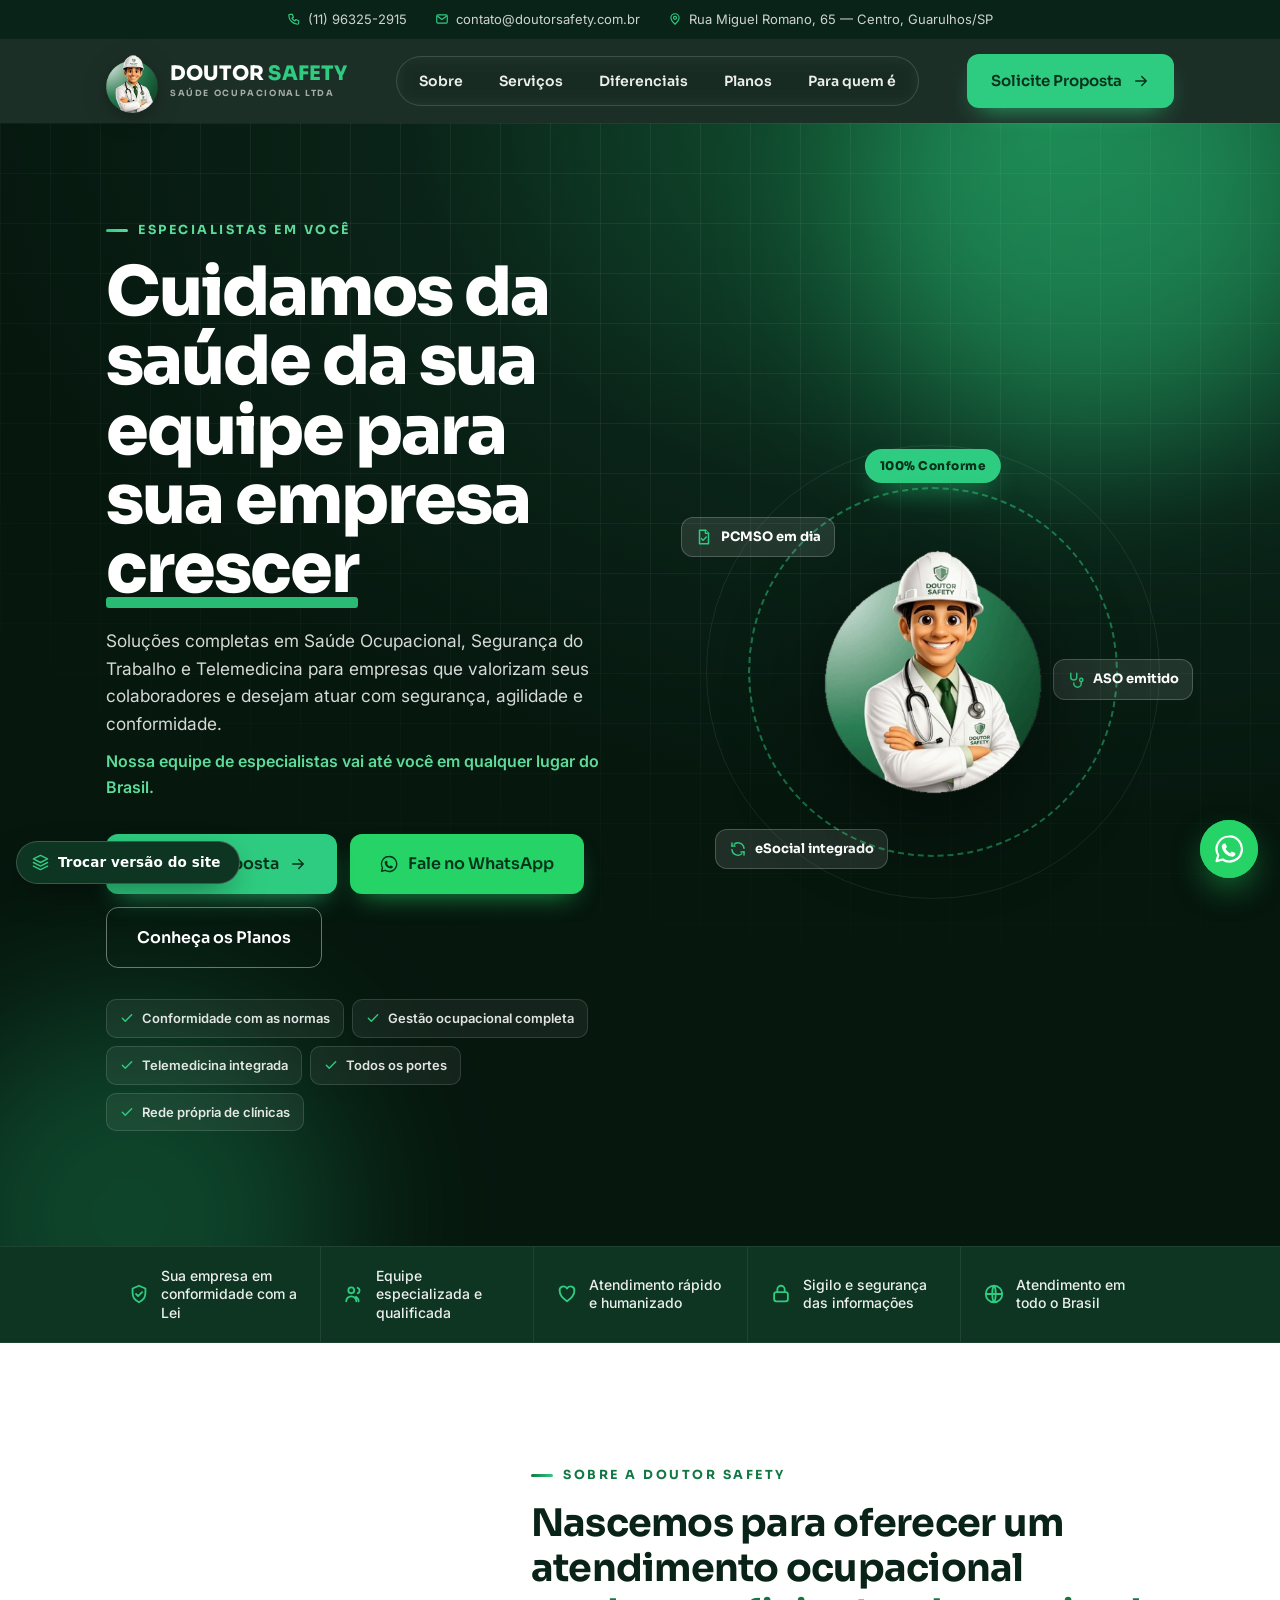
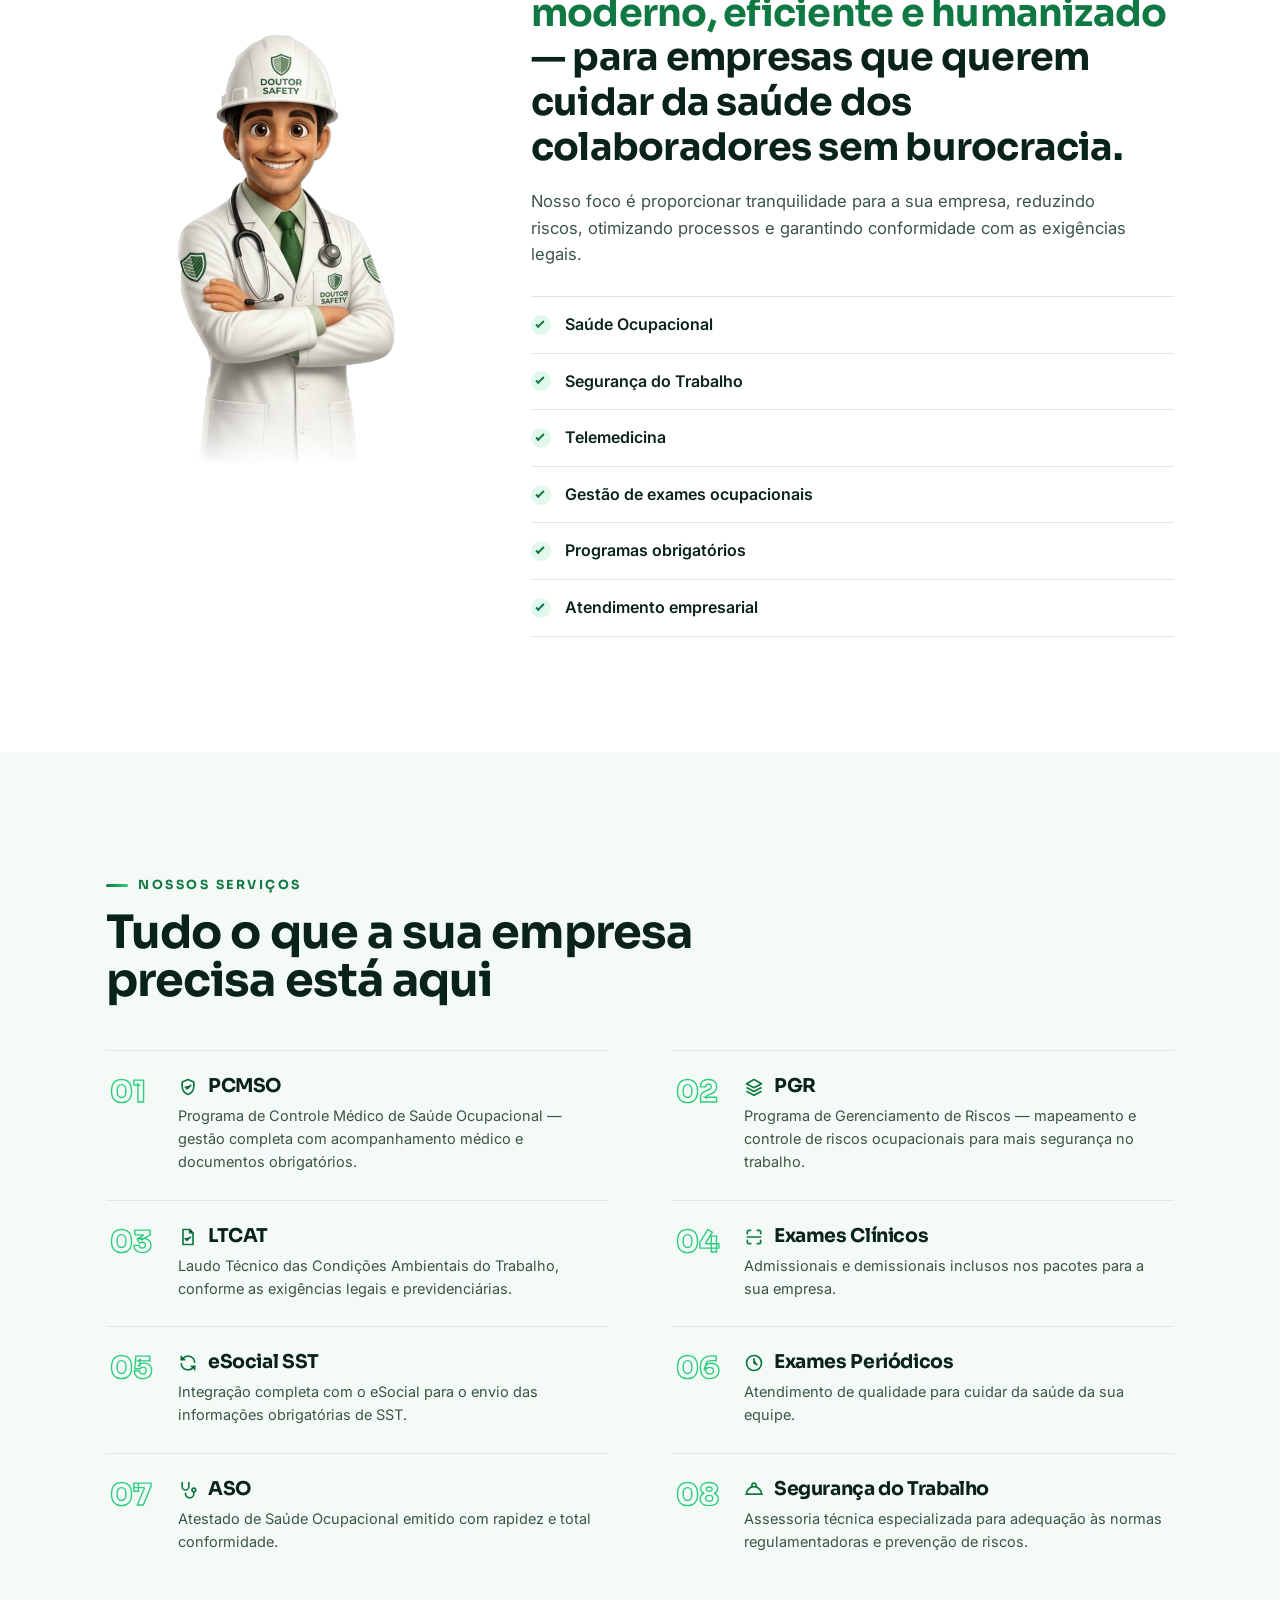
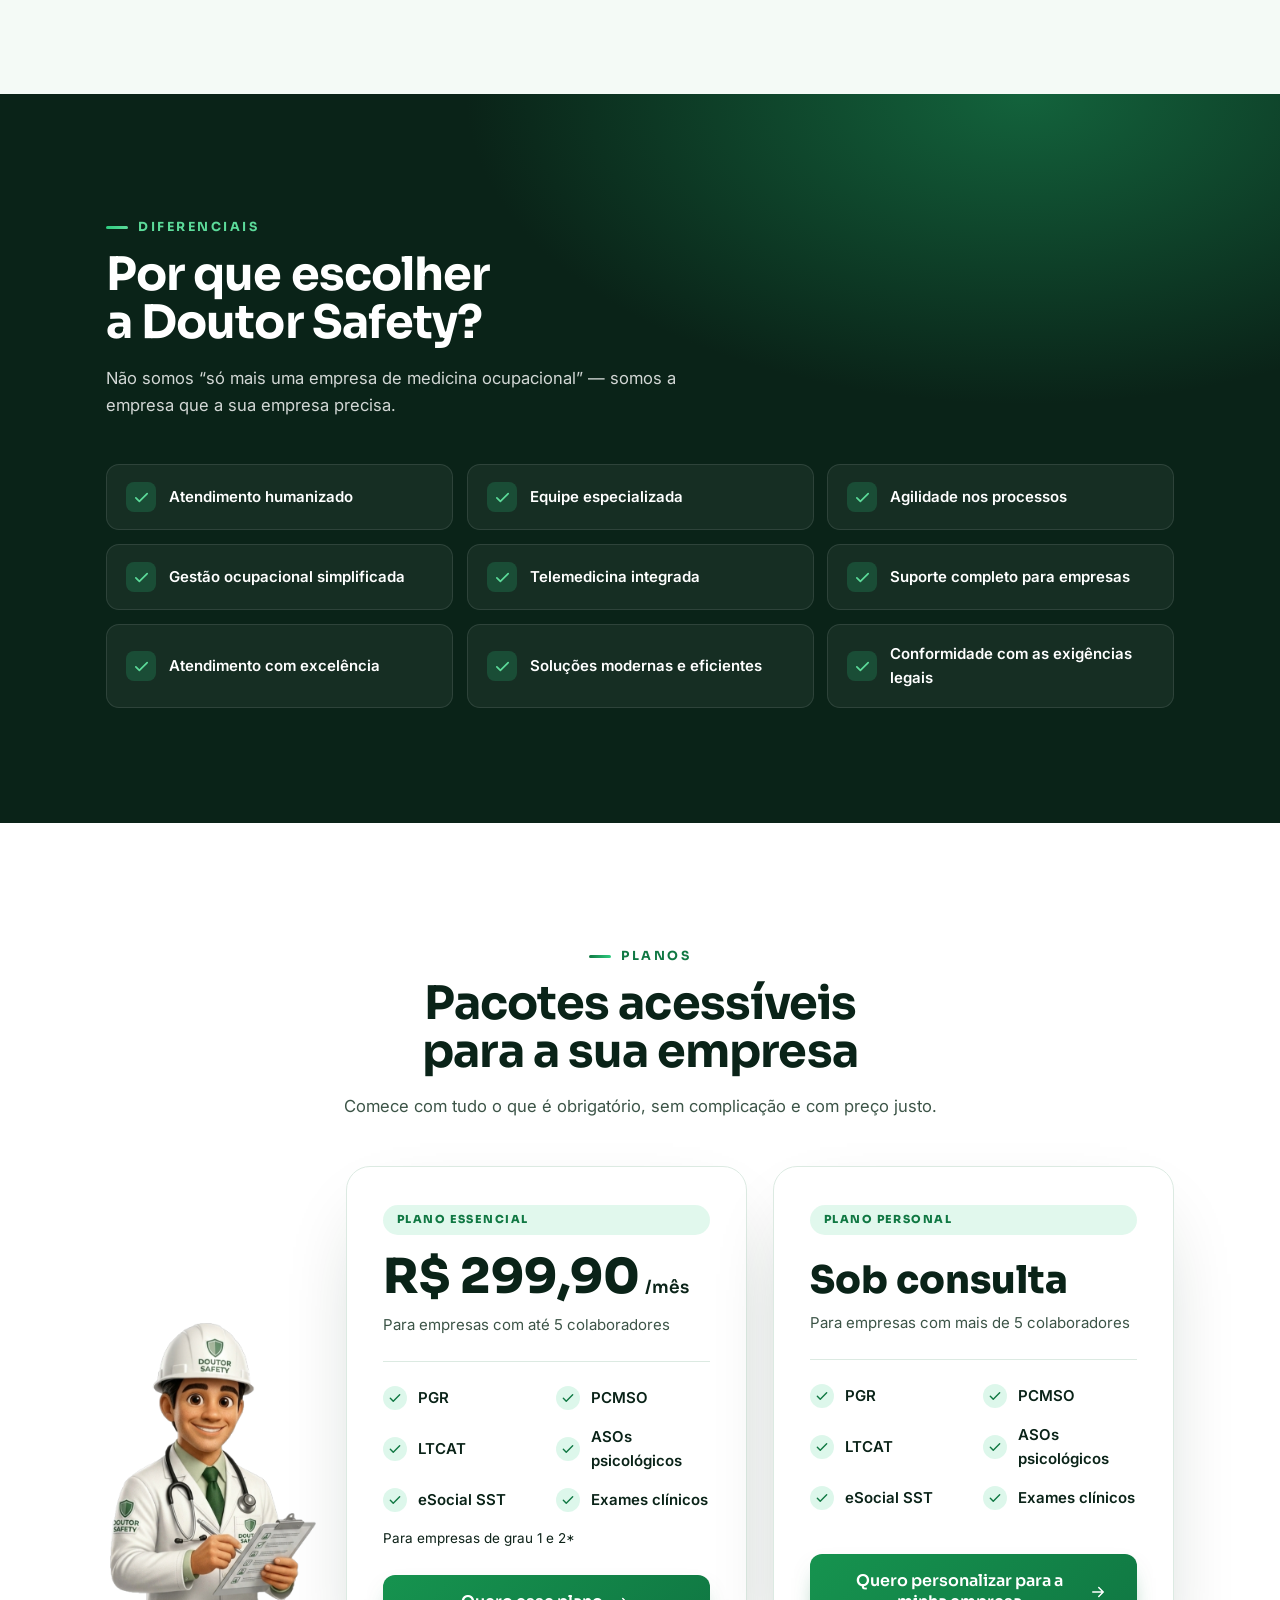
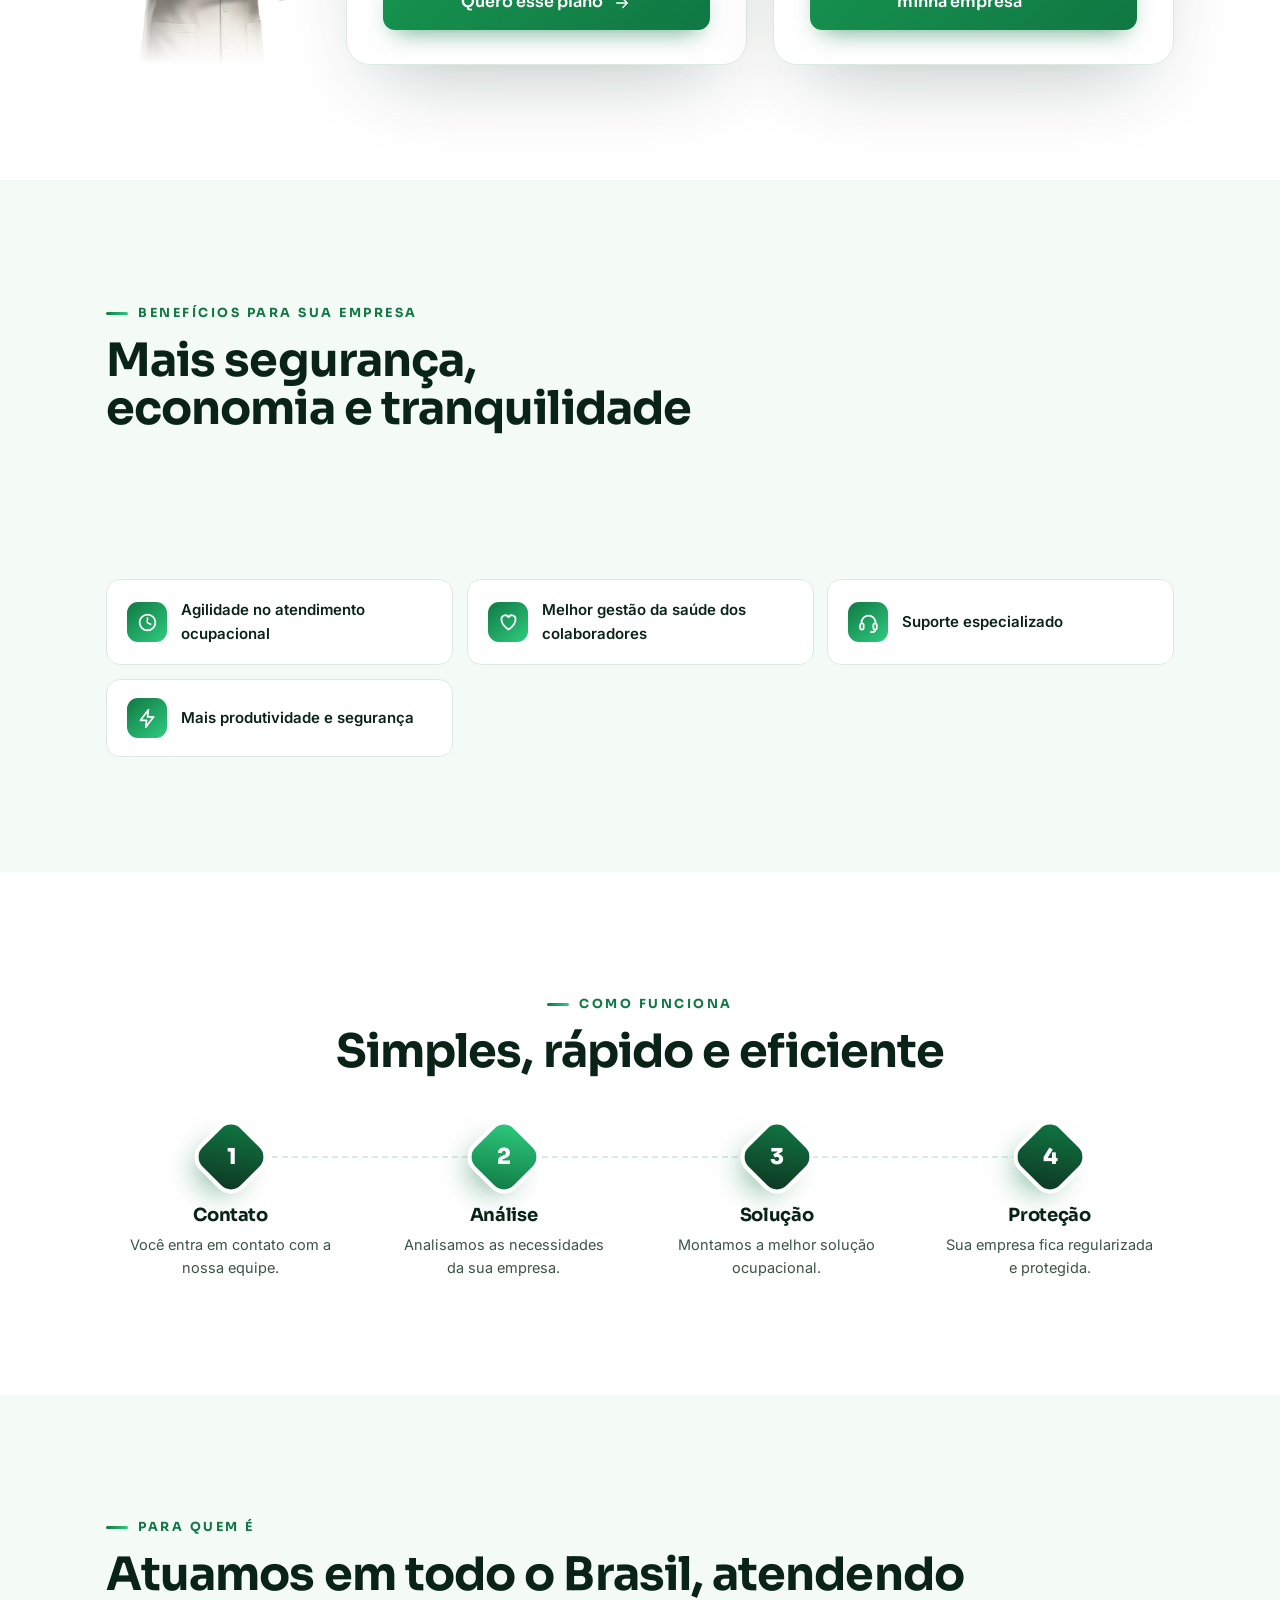
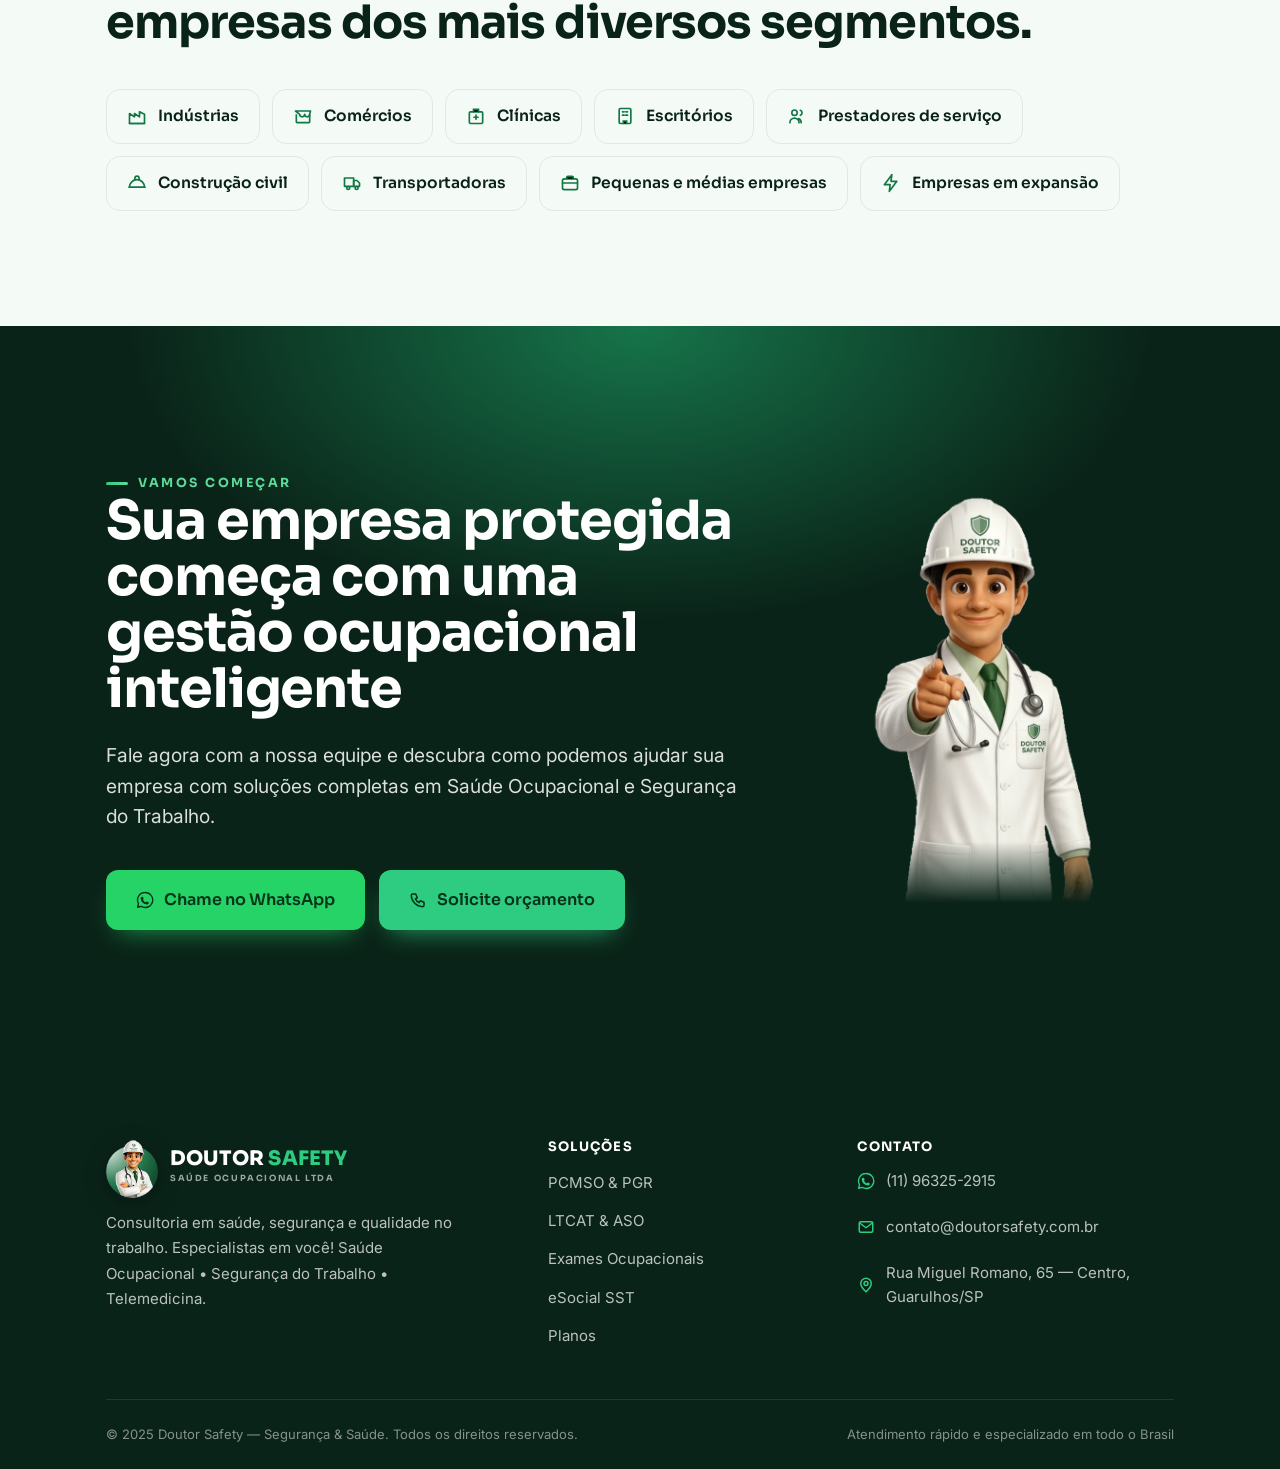
==== commit ca320569: "Doutor Safety: atualiza servicos 04 e 06 (Exames Clinicos / Exames Periodicos) - 04: Exames Ocupacio" ====
--- a/doutor.html
+++ b/doutor.html
@@ -174,9 +174,9 @@
         <div class="svc" data-reveal="up"><div class="no">01</div><div><h3><svg><use href="#i-shield"/></svg> PCMSO</h3><p>Programa de Controle Médico de Saúde Ocupacional — gestão completa com acompanhamento médico e documentos obrigatórios.</p></div></div>
         <div class="svc" data-reveal="up"><div class="no">02</div><div><h3><svg><use href="#i-layers"/></svg> PGR</h3><p>Programa de Gerenciamento de Riscos — mapeamento e controle de riscos ocupacionais para mais segurança no trabalho.</p></div></div>
         <div class="svc" data-reveal="up"><div class="no">03</div><div><h3><svg><use href="#i-doc-check"/></svg> LTCAT</h3><p>Laudo Técnico das Condições Ambientais do Trabalho, conforme as exigências legais e previdenciárias.</p></div></div>
-        <div class="svc" data-reveal="up"><div class="no">04</div><div><h3><svg><use href="#i-scan"/></svg> Exames Ocupacionais</h3><p>Admissionais, demissionais, periódicos, retorno ao trabalho e mudança de função — rápido e organizado.</p></div></div>
+        <div class="svc" data-reveal="up"><div class="no">04</div><div><h3><svg><use href="#i-scan"/></svg> Exames Clínicos</h3><p>Admissionais e demissionais inclusos nos pacotes para a sua empresa.</p></div></div>
         <div class="svc" data-reveal="up"><div class="no">05</div><div><h3><svg><use href="#i-refresh"/></svg> eSocial SST</h3><p>Integração completa com o eSocial para o envio das informações obrigatórias de SST.</p></div></div>
-        <div class="svc" data-reveal="up"><div class="no">06</div><div><h3><svg><use href="#i-video"/></svg> Telemedicina</h3><p>Consultas e suporte médico ocupacional com praticidade, agilidade e tecnologia.</p></div></div>
+        <div class="svc" data-reveal="up"><div class="no">06</div><div><h3><svg><use href="#i-clock"/></svg> Exames Periódicos</h3><p>Atendimento de qualidade para cuidar da saúde da sua equipe.</p></div></div>
         <div class="svc" data-reveal="up"><div class="no">07</div><div><h3><svg><use href="#i-stethoscope"/></svg> ASO</h3><p>Atestado de Saúde Ocupacional emitido com rapidez e total conformidade.</p></div></div>
         <div class="svc" data-reveal="up"><div class="no">08</div><div><h3><svg><use href="#i-hardhat"/></svg> Segurança do Trabalho</h3><p>Assessoria técnica especializada para adequação às normas regulamentadoras e prevenção de riscos.</p></div></div>
       </div>
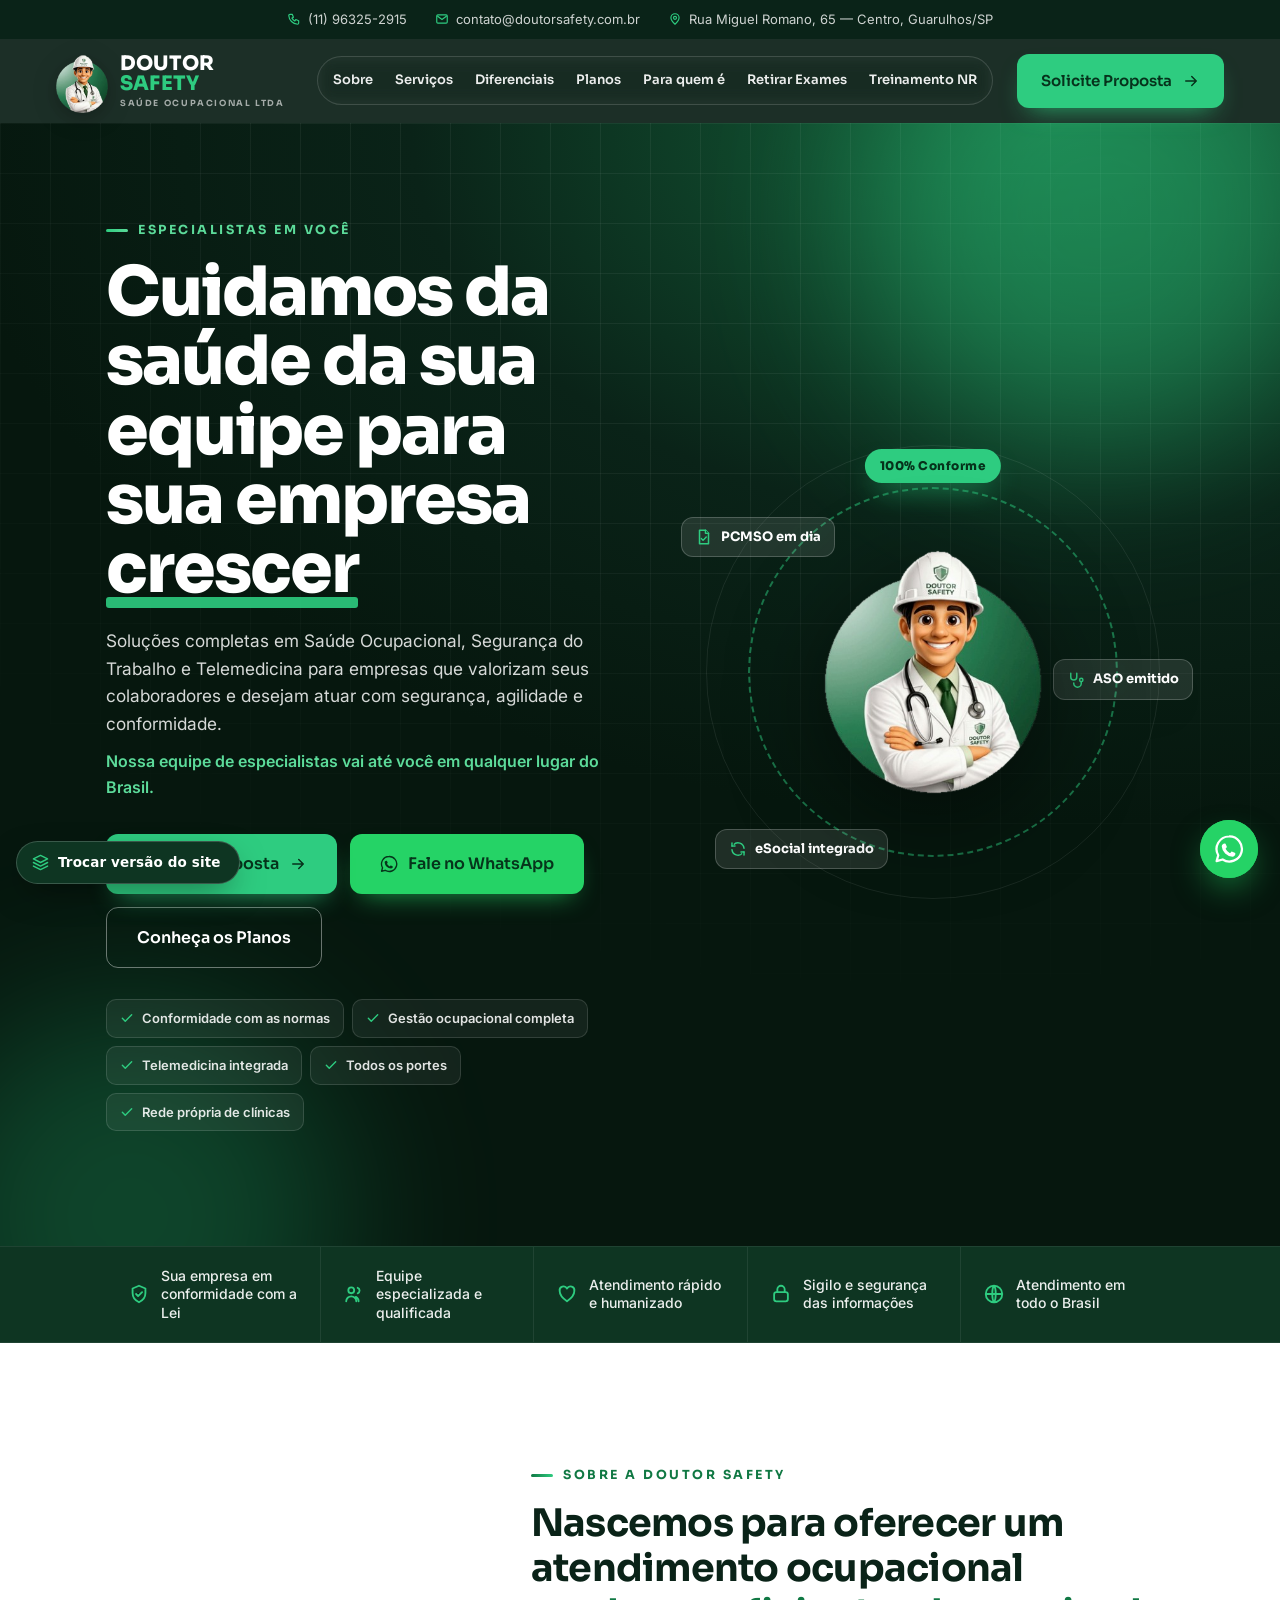
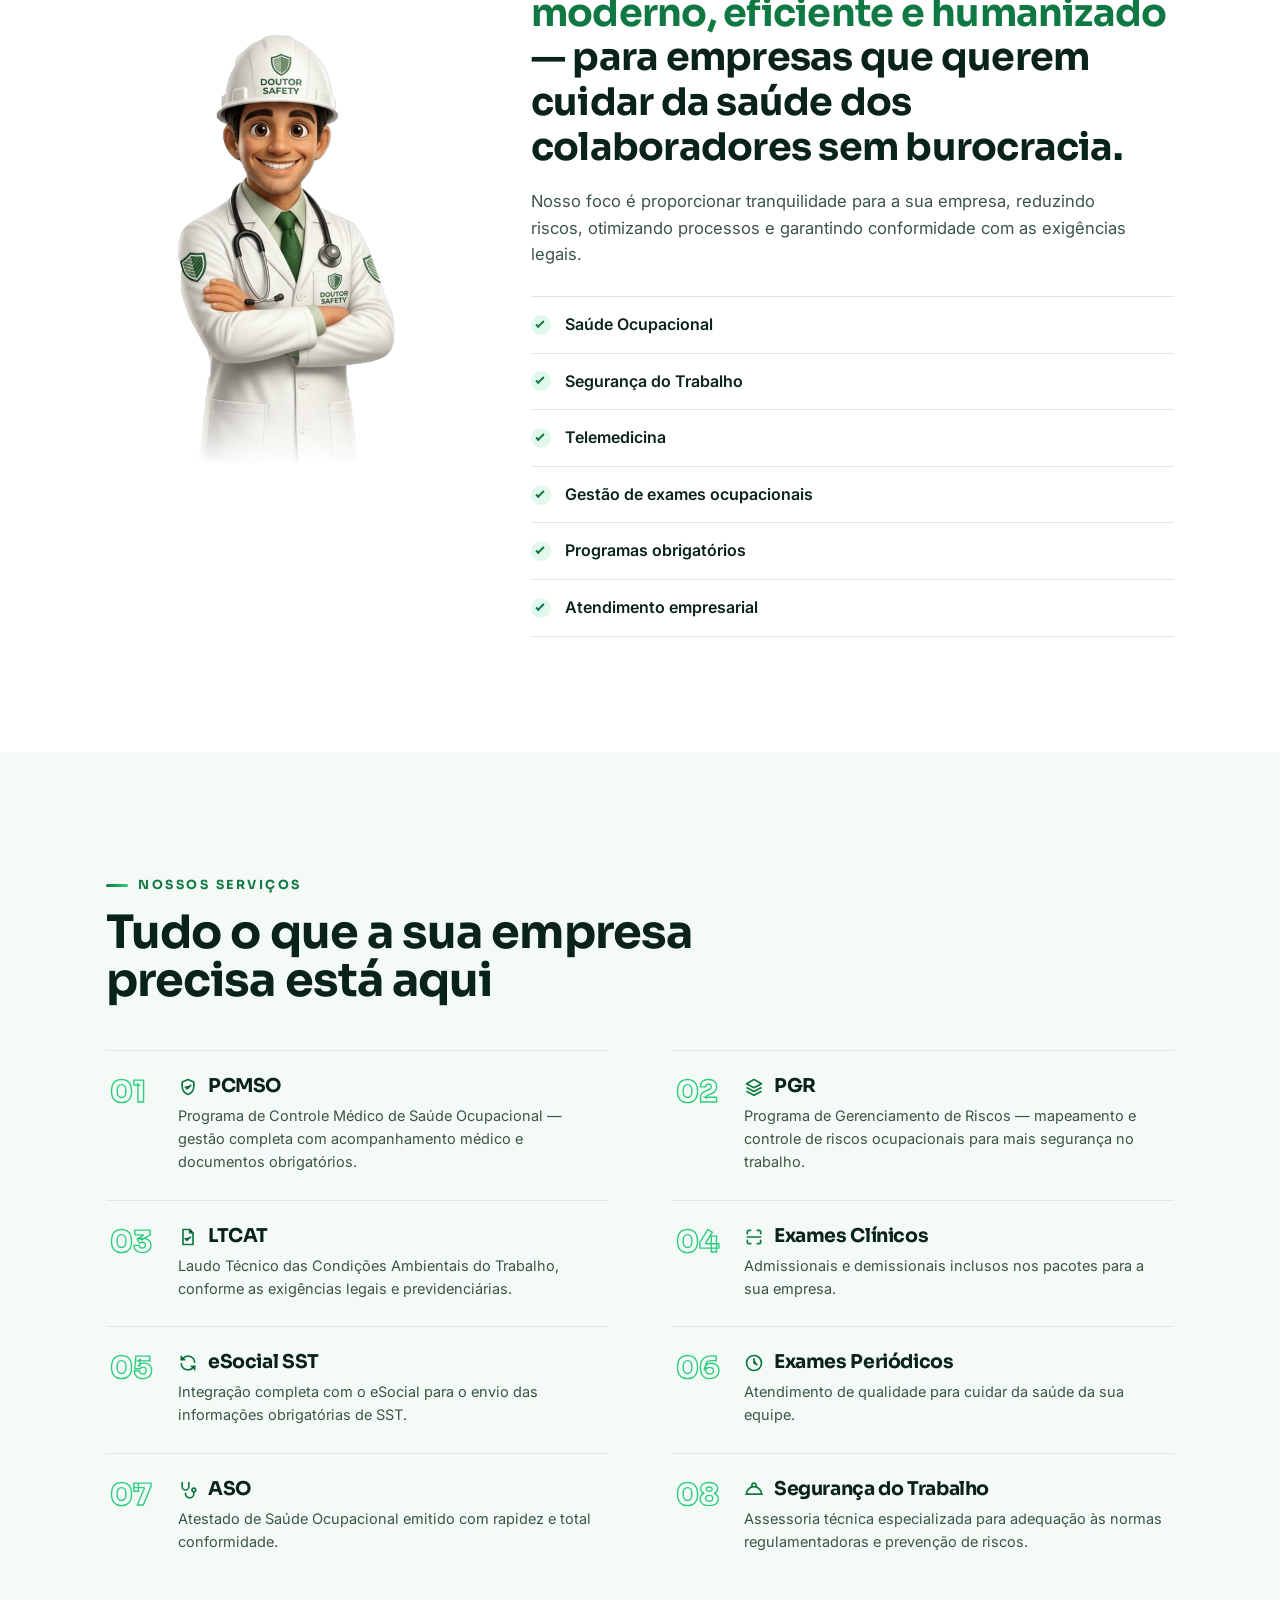
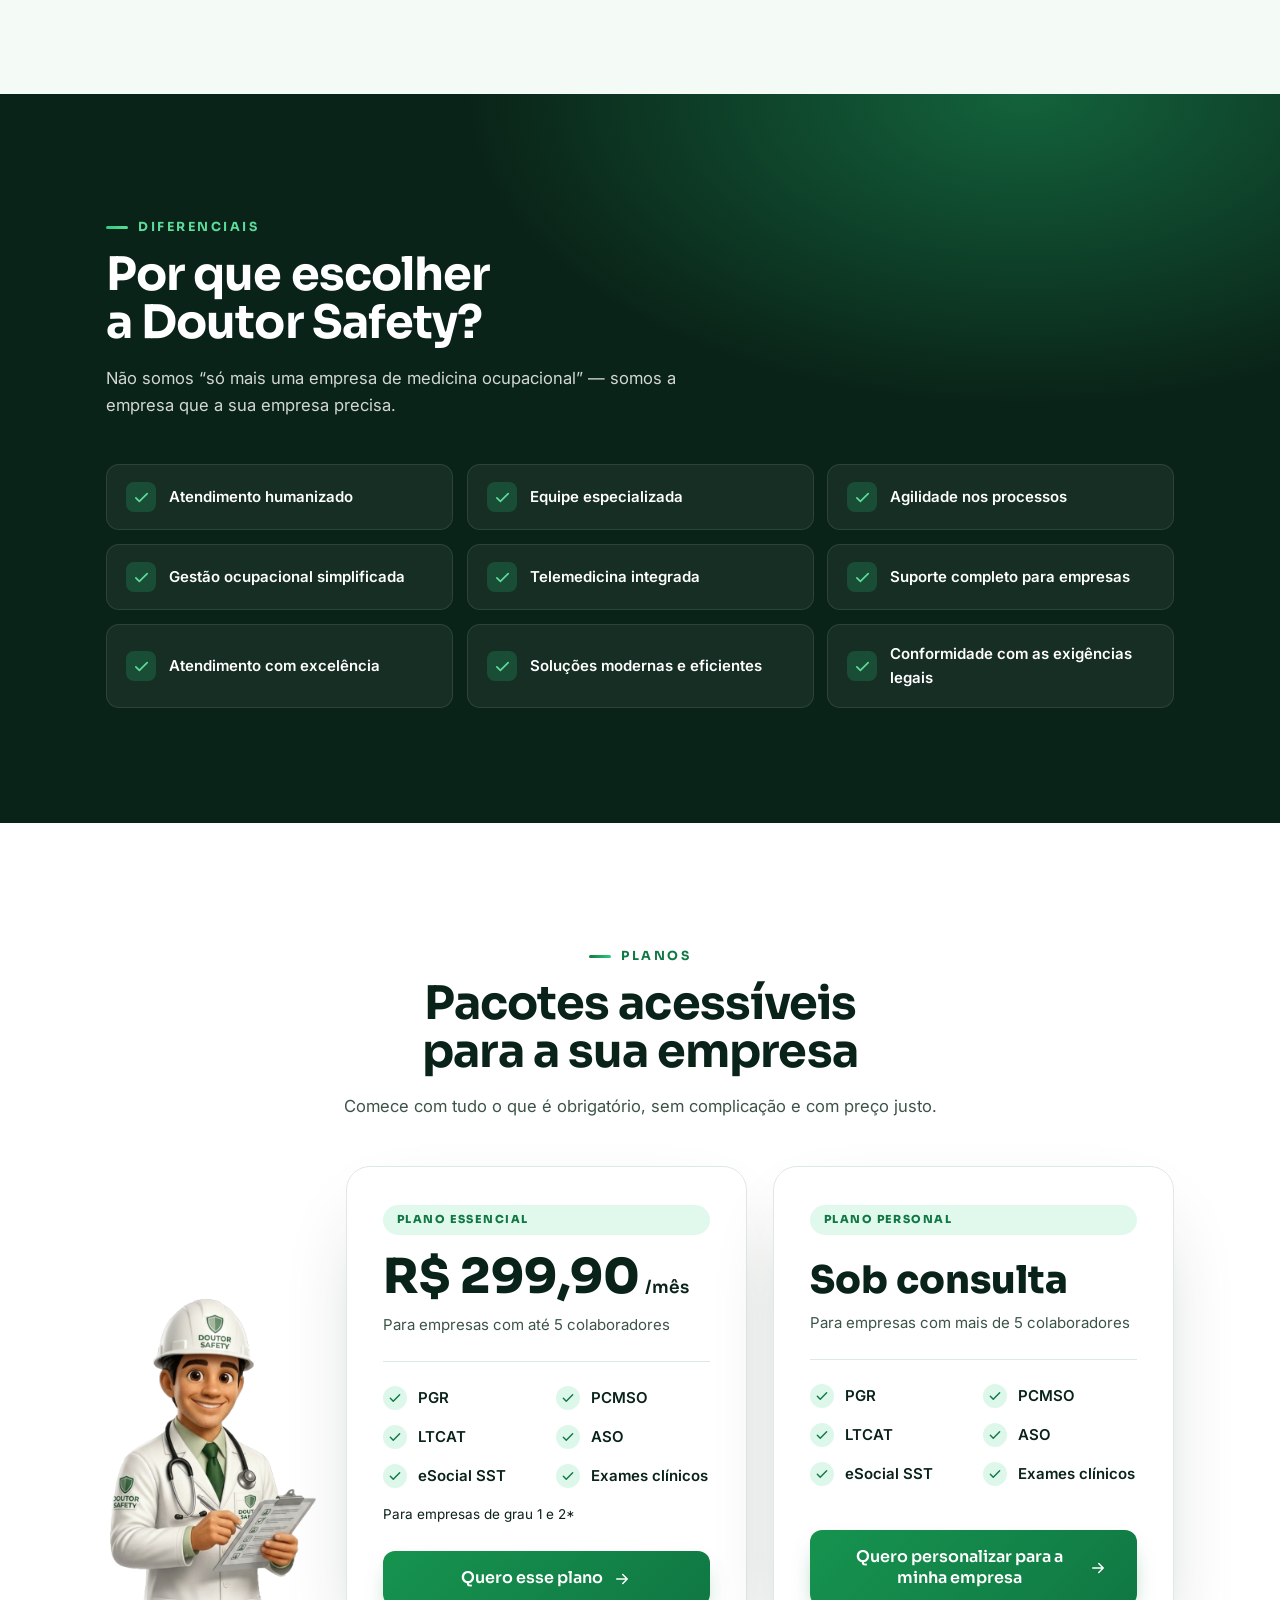
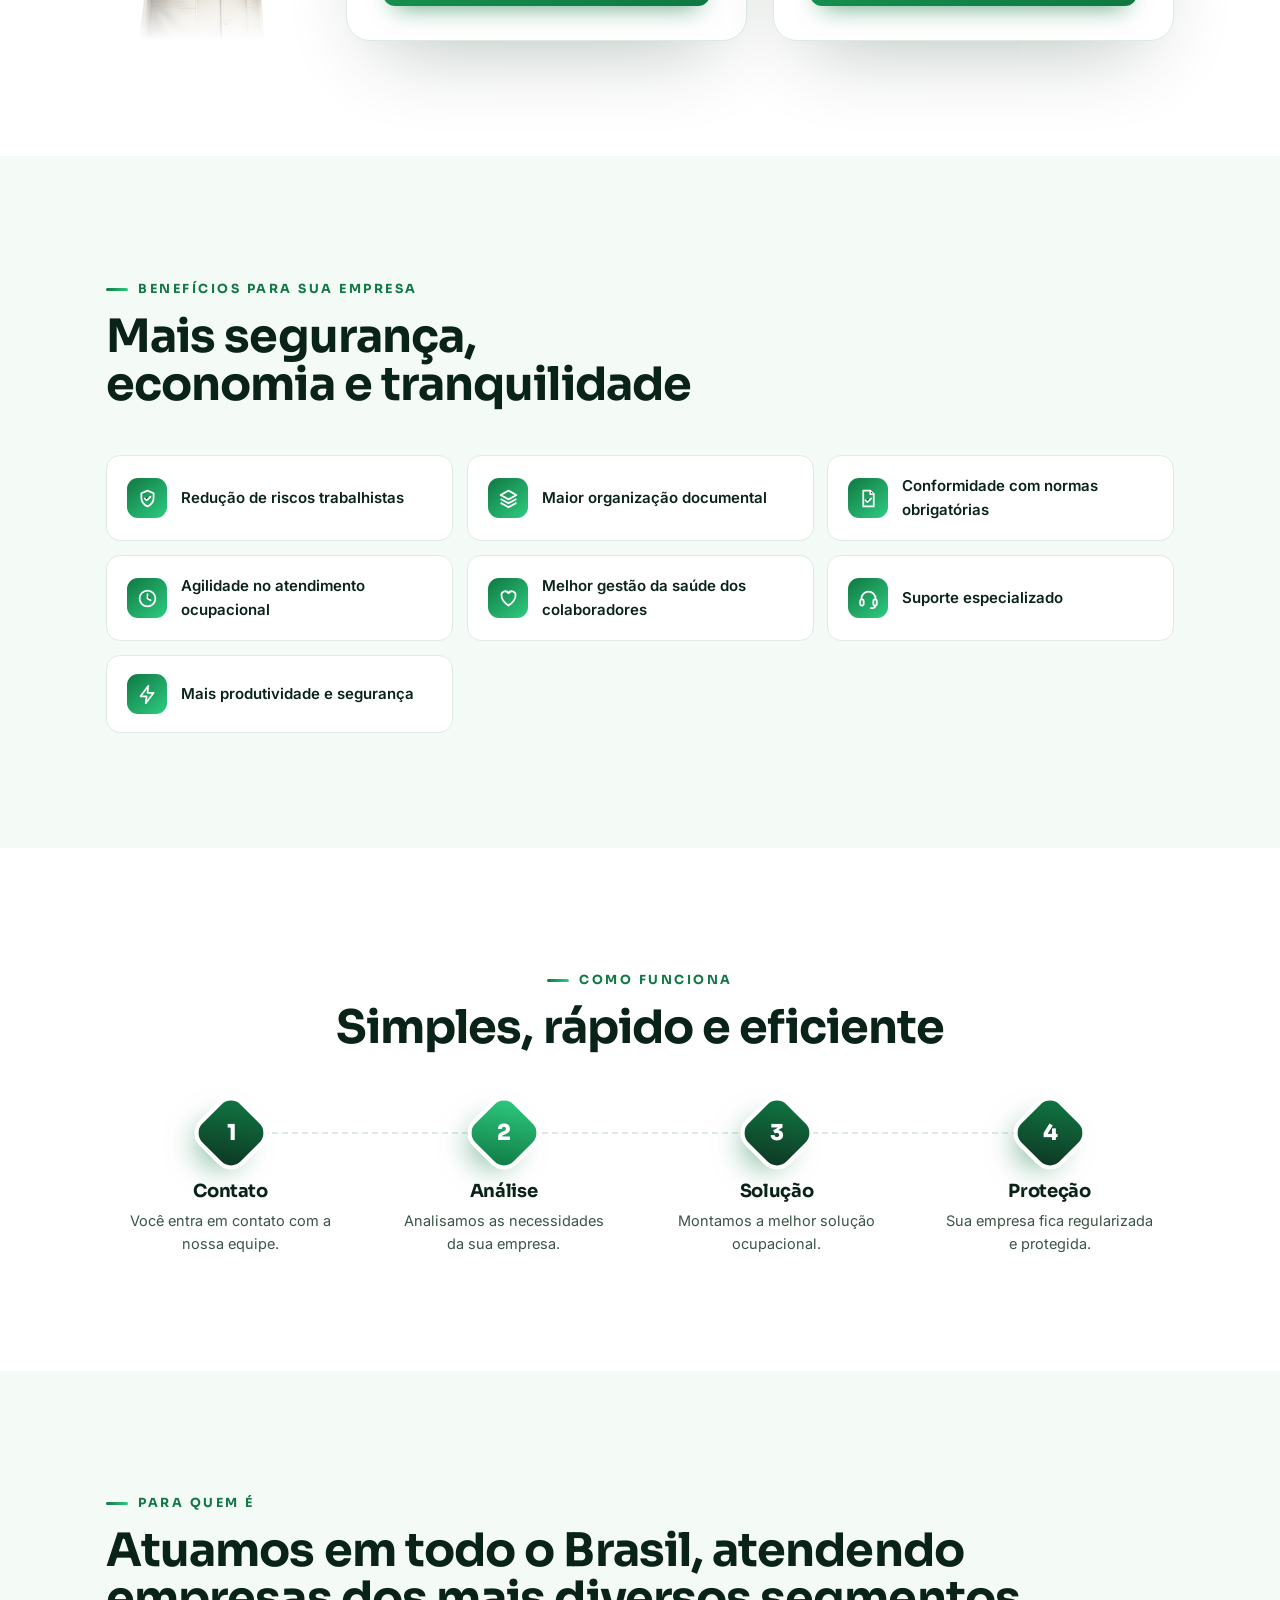
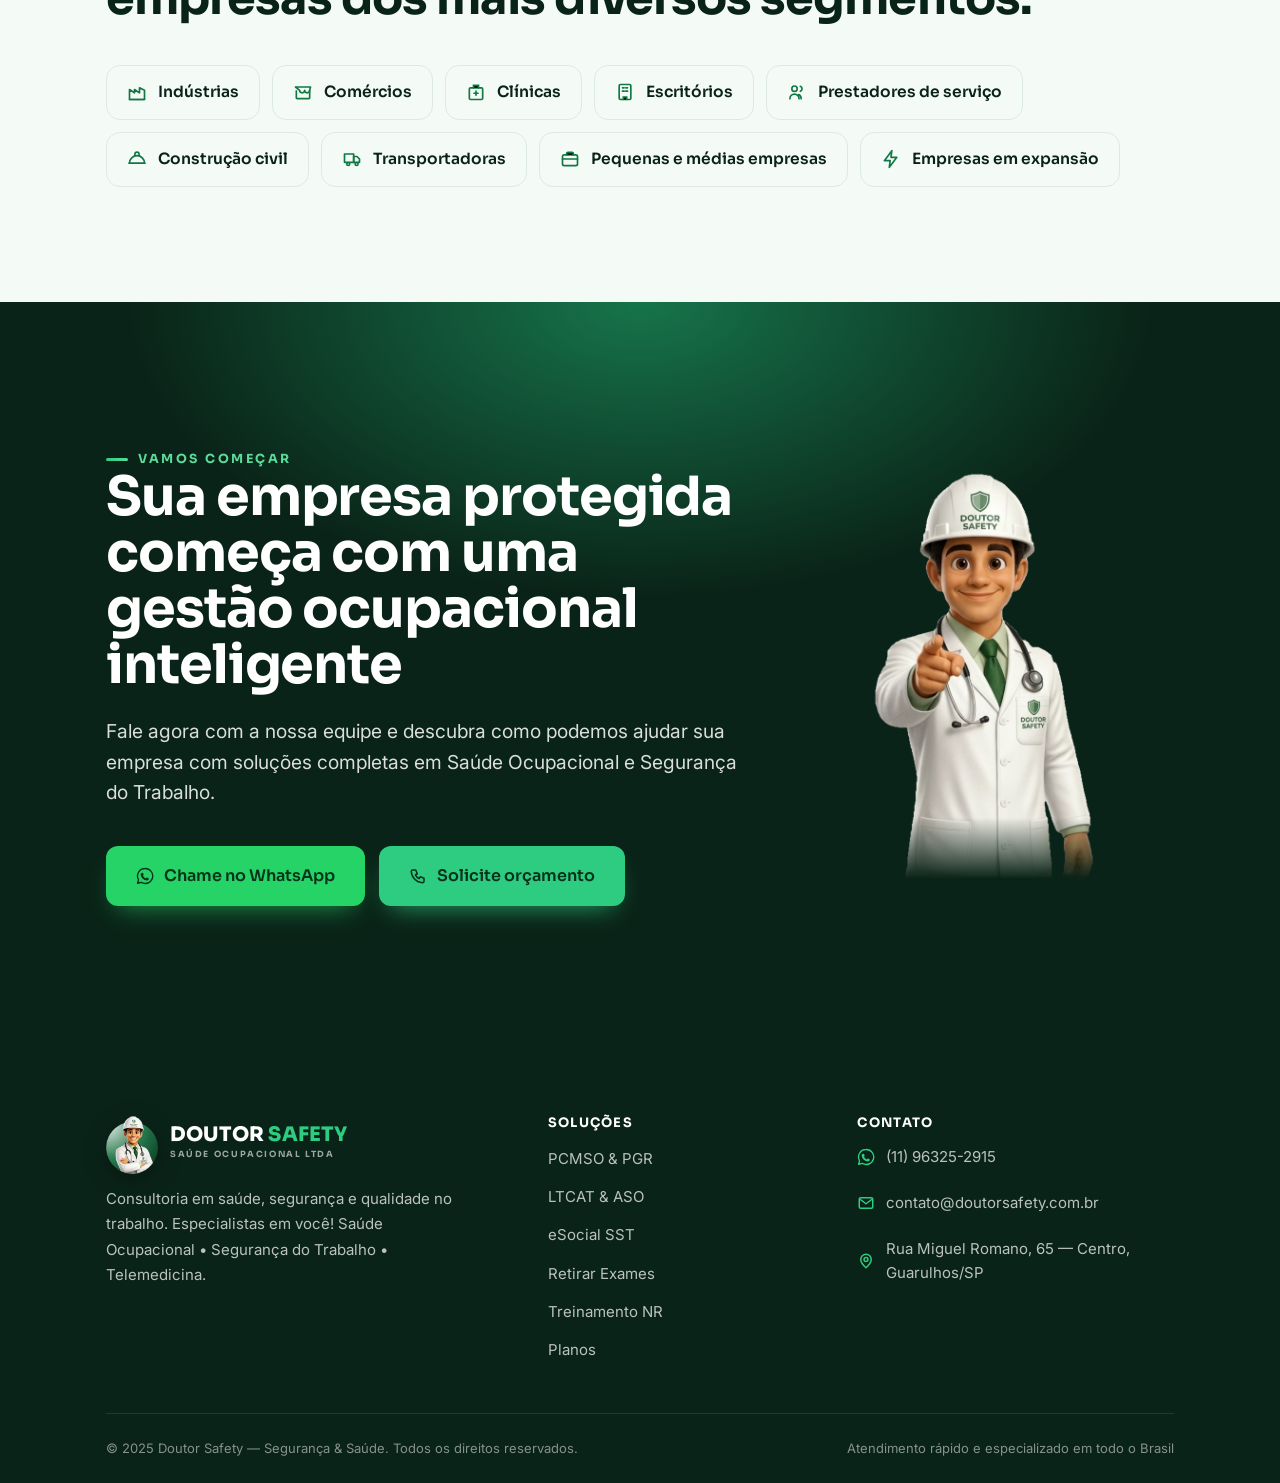
==== commit 833edd33: "Doutor Safety: ASO nos planos + links Retirar Exames / Treinamento NR - Cards de planos: "ASOs psico" ====
--- a/doutor.html
+++ b/doutor.html
@@ -68,6 +68,8 @@
       <a href="#diferenciais">Diferenciais</a>
       <a href="#planos">Planos</a>
       <a href="#para-quem">Para quem é</a>
+      <a href="https://wa.me/5511963252915?text=Ol%C3%A1!%20Gostaria%20de%20retirar%20meus%20exames." target="_blank" rel="noopener">Retirar Exames</a>
+      <a href="https://wa.me/5511963252915?text=Ol%C3%A1!%20Gostaria%20de%20informa%C3%A7%C3%B5es%20sobre%20Treinamento%20NR." target="_blank" rel="noopener">Treinamento NR</a>
     </nav>
     <div class="header-cta">
       <a class="ds-btn acc" href="#contato">Solicite Proposta <svg><use href="#i-arrow"/></svg></a>
@@ -85,6 +87,8 @@
   <a href="#planos">Planos</a>
   <a href="#beneficios">Benefícios</a>
   <a href="#para-quem">Para quem é</a>
+  <a href="https://wa.me/5511963252915?text=Ol%C3%A1!%20Gostaria%20de%20retirar%20meus%20exames." target="_blank" rel="noopener">Retirar Exames</a>
+  <a href="https://wa.me/5511963252915?text=Ol%C3%A1!%20Gostaria%20de%20informa%C3%A7%C3%B5es%20sobre%20Treinamento%20NR." target="_blank" rel="noopener">Treinamento NR</a>
   <a class="ds-btn acc" href="#contato">Solicite Proposta <svg><use href="#i-arrow"/></svg></a>
 </div>
 
@@ -224,7 +228,7 @@
             <li><span class="tk"><svg><use href="#i-check"/></svg></span> PGR</li>
             <li><span class="tk"><svg><use href="#i-check"/></svg></span> PCMSO</li>
             <li><span class="tk"><svg><use href="#i-check"/></svg></span> LTCAT</li>
-            <li><span class="tk"><svg><use href="#i-check"/></svg></span> ASOs psicológicos</li>
+            <li><span class="tk"><svg><use href="#i-check"/></svg></span> ASO</li>
             <li><span class="tk"><svg><use href="#i-check"/></svg></span> eSocial SST</li>
             <li><span class="tk"><svg><use href="#i-check"/></svg></span> Exames clínicos</li>
           </ul>
@@ -240,7 +244,7 @@
             <li><span class="tk"><svg><use href="#i-check"/></svg></span> PGR</li>
             <li><span class="tk"><svg><use href="#i-check"/></svg></span> PCMSO</li>
             <li><span class="tk"><svg><use href="#i-check"/></svg></span> LTCAT</li>
-            <li><span class="tk"><svg><use href="#i-check"/></svg></span> ASOs psicológicos</li>
+            <li><span class="tk"><svg><use href="#i-check"/></svg></span> ASO</li>
             <li><span class="tk"><svg><use href="#i-check"/></svg></span> eSocial SST</li>
             <li><span class="tk"><svg><use href="#i-check"/></svg></span> Exames clínicos</li>
           </ul>
@@ -342,8 +346,9 @@
         <ul>
           <li><a href="#servicos">PCMSO &amp; PGR</a></li>
           <li><a href="#servicos">LTCAT &amp; ASO</a></li>
-          <li><a href="#servicos">Exames Ocupacionais</a></li>
           <li><a href="#servicos">eSocial SST</a></li>
+          <li><a href="https://wa.me/5511963252915?text=Ol%C3%A1!%20Gostaria%20de%20retirar%20meus%20exames." target="_blank" rel="noopener">Retirar Exames</a></li>
+          <li><a href="https://wa.me/5511963252915?text=Ol%C3%A1!%20Gostaria%20de%20informa%C3%A7%C3%B5es%20sobre%20Treinamento%20NR." target="_blank" rel="noopener">Treinamento NR</a></li>
           <li><a href="#planos">Planos</a></li>
         </ul>
       </div>
--- a/css/doutor.css
+++ b/css/doutor.css
@@ -97,7 +97,7 @@
 
 .site-header{position:sticky;top:0;z-index:1000;height:var(--header-h);display:flex;align-items:center;
   background:rgba(9,30,21,.92);backdrop-filter:blur(10px);transition:background .4s var(--ease),box-shadow .4s,backdrop-filter .4s}
-.site-header .ds-wrap{display:flex;align-items:center;justify-content:space-between;gap:24px;width:100%}
+.site-header .ds-wrap{display:flex;align-items:center;justify-content:space-between;gap:24px;width:100%;max-width:1340px}
 .site-header.solid{background:rgba(255,255,255,.9);backdrop-filter:blur(16px) saturate(150%);box-shadow:0 1px 0 var(--line),0 12px 28px -22px rgba(8,40,24,.5)}
 .brand{display:flex;align-items:center;gap:12px}
 .brand .mark{width:52px;height:52px;flex:none;display:grid;place-items:center}
@@ -111,7 +111,7 @@
 .site-header.solid .brand .name small{color:var(--g-gray)}
 .ds-nav{position:relative;display:flex;align-items:center;gap:2px;padding:5px;border-radius:999px;
   background:rgba(255,255,255,.06);border:1px solid rgba(255,255,255,.14);backdrop-filter:blur(8px)}
-.ds-nav a{position:relative;z-index:2;padding:8px 17px;border-radius:999px;font-family:var(--ds-display);font-weight:600;font-size:14px;color:rgba(255,255,255,.92);transition:color .25s}
+.ds-nav a{position:relative;z-index:2;padding:8px 13px;border-radius:999px;font-family:var(--ds-display);font-weight:600;font-size:13.5px;color:rgba(255,255,255,.92);transition:color .25s;white-space:nowrap}
 .ds-nav a:hover{color:#fff}
 .site-header.solid .ds-nav{background:rgba(8,40,24,.05);border-color:var(--line)}
 .site-header.solid .ds-nav a{color:var(--ink-soft)}
@@ -378,6 +378,13 @@
   .ds-diff-grid{grid-template-columns:1fr 1fr}
   .ds-foot-top{grid-template-columns:1fr 1fr}
 }
+@media (max-width:1390px){
+  .ds-nav a{padding:8px 10px;font-size:13px}
+}
+@media (max-width:1120px){
+  .ds-nav{display:none}
+  .menu-toggle{display:flex}
+}
 @media (max-width:760px){
   .ds-nav,.header-cta .ds-btn{display:none}
   .menu-toggle{display:flex}
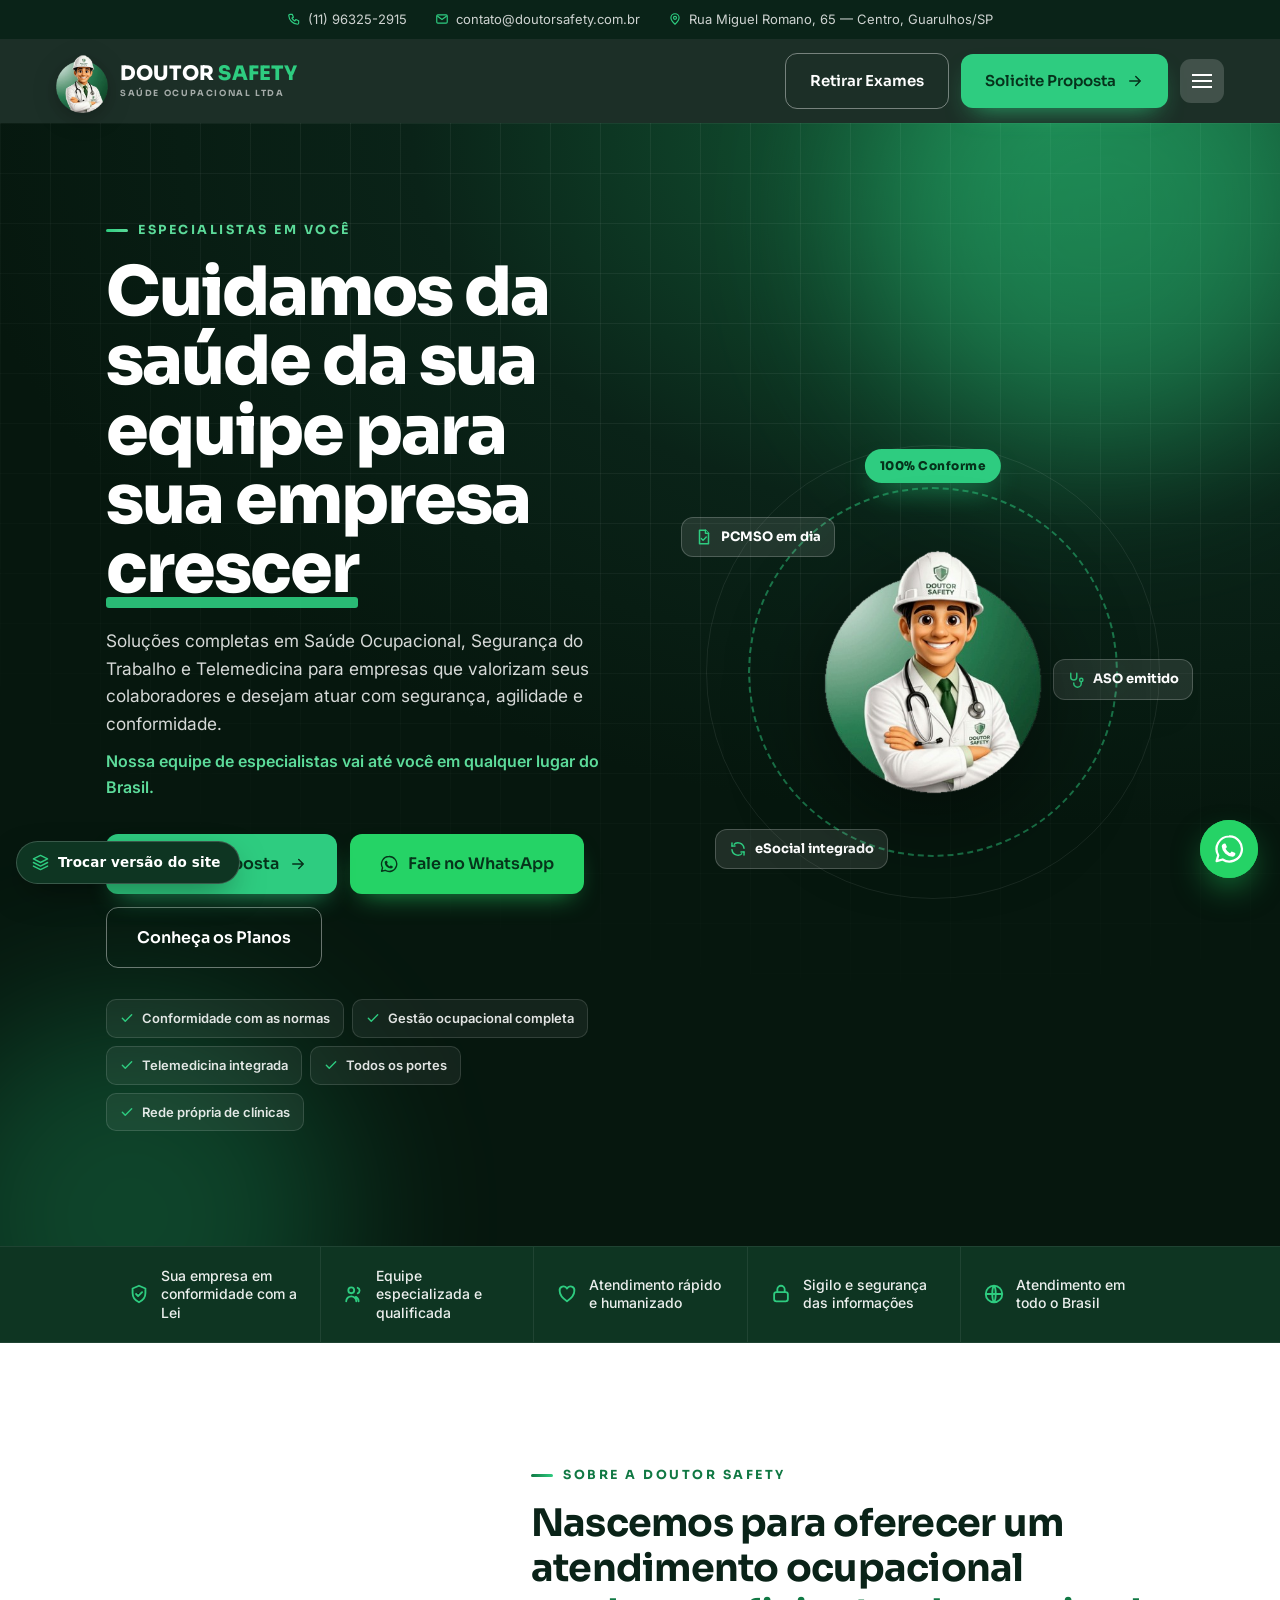
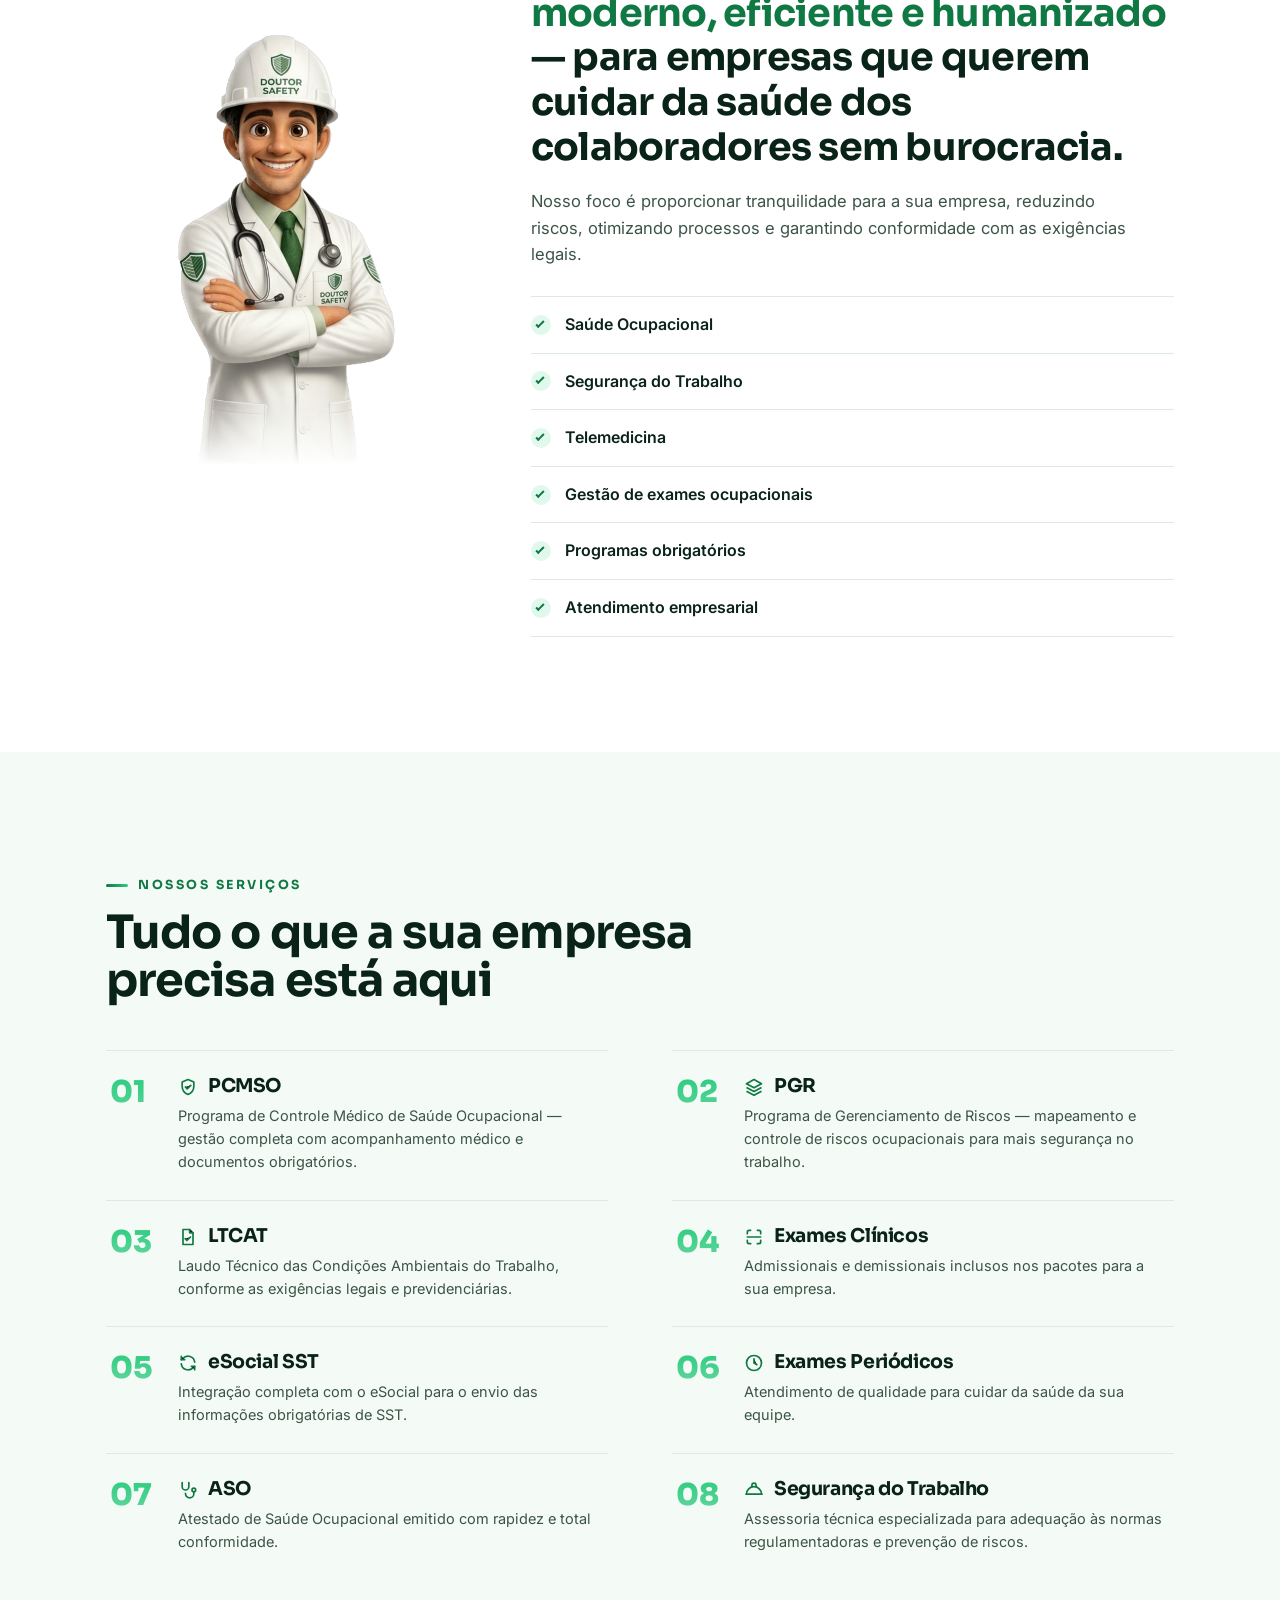
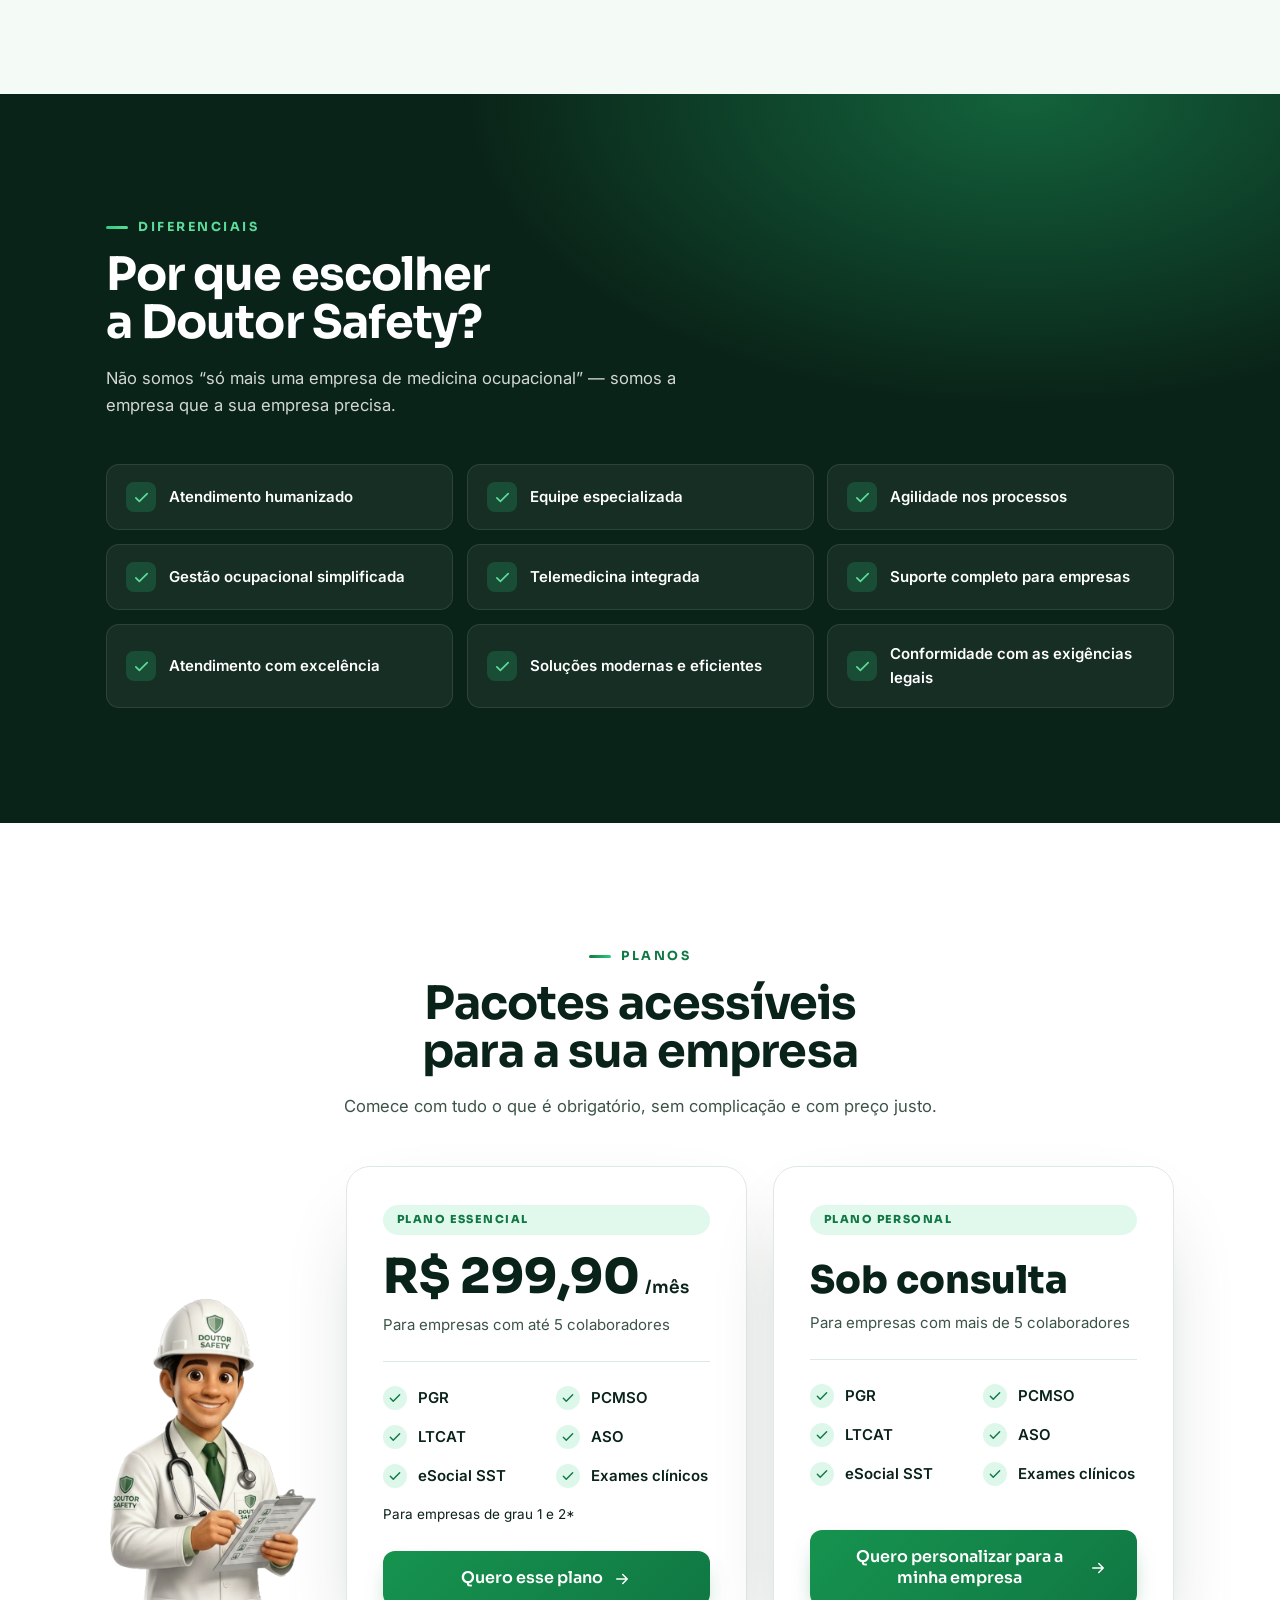
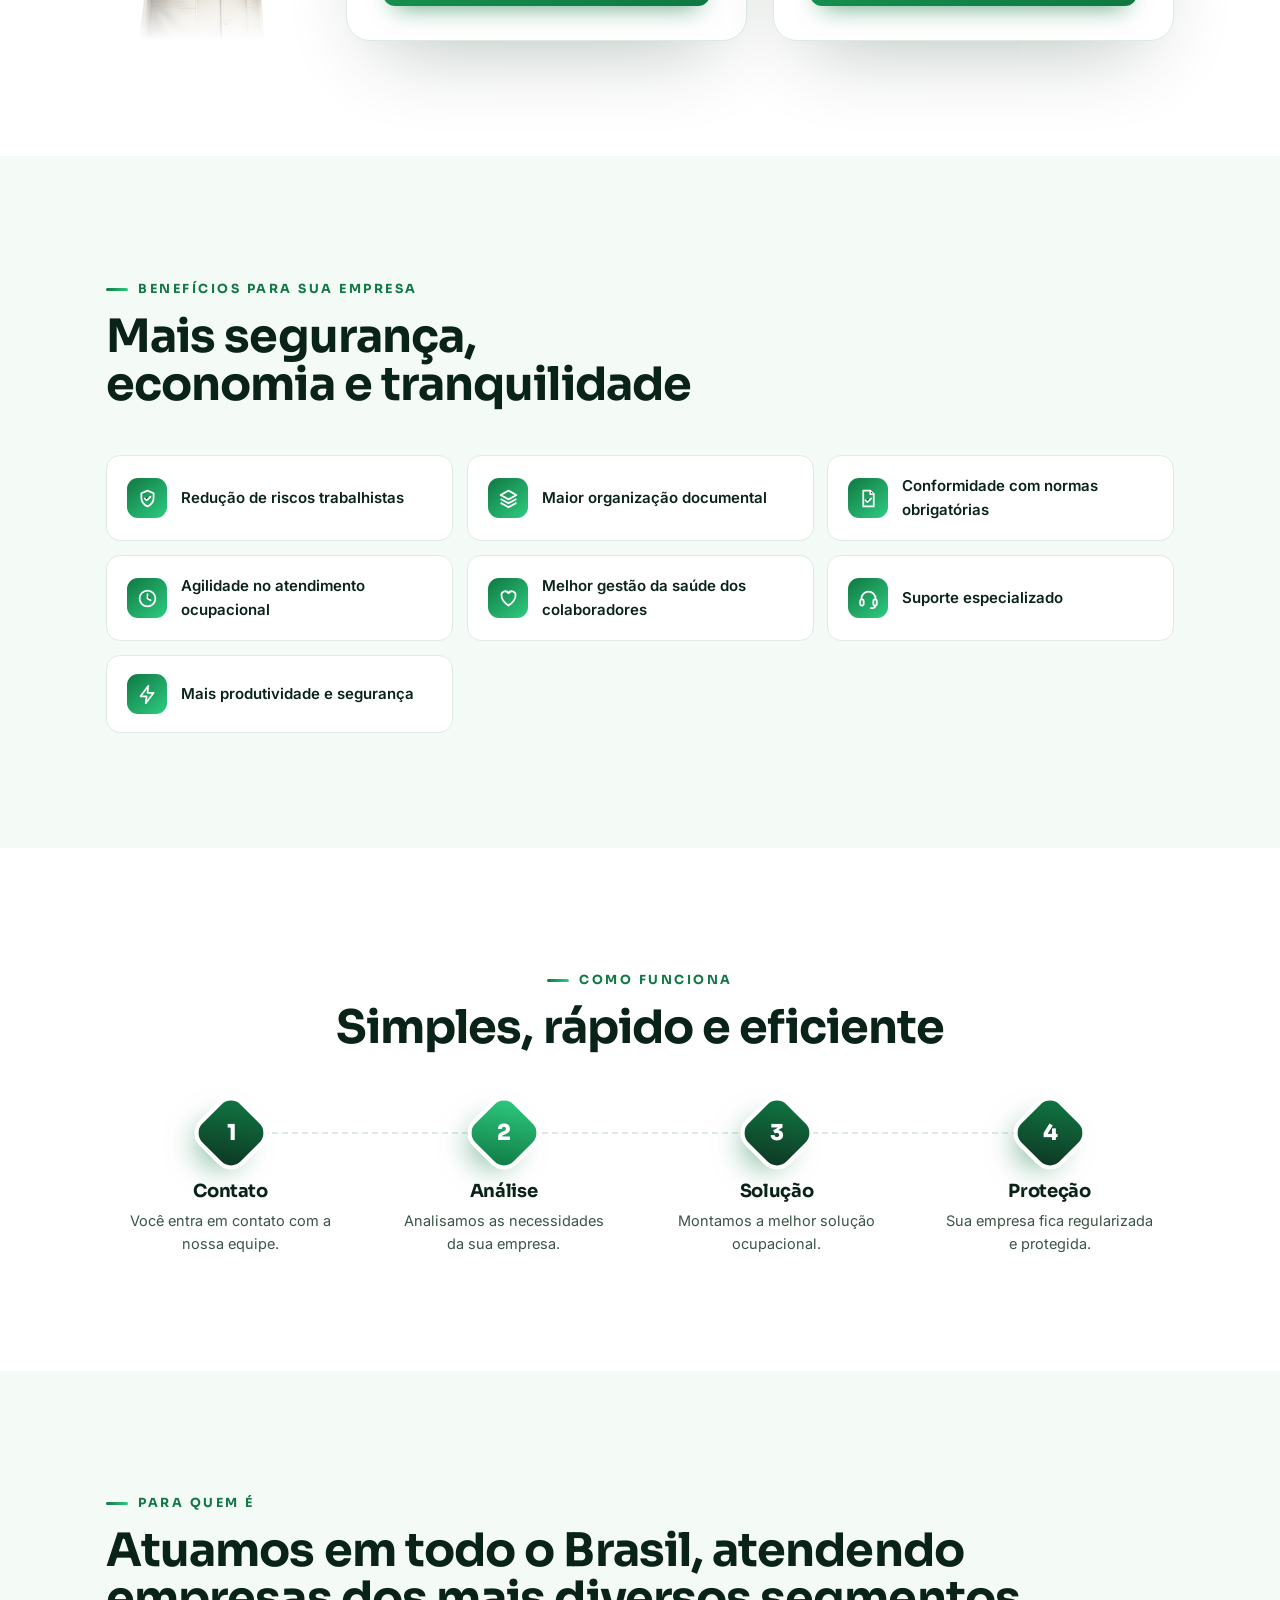
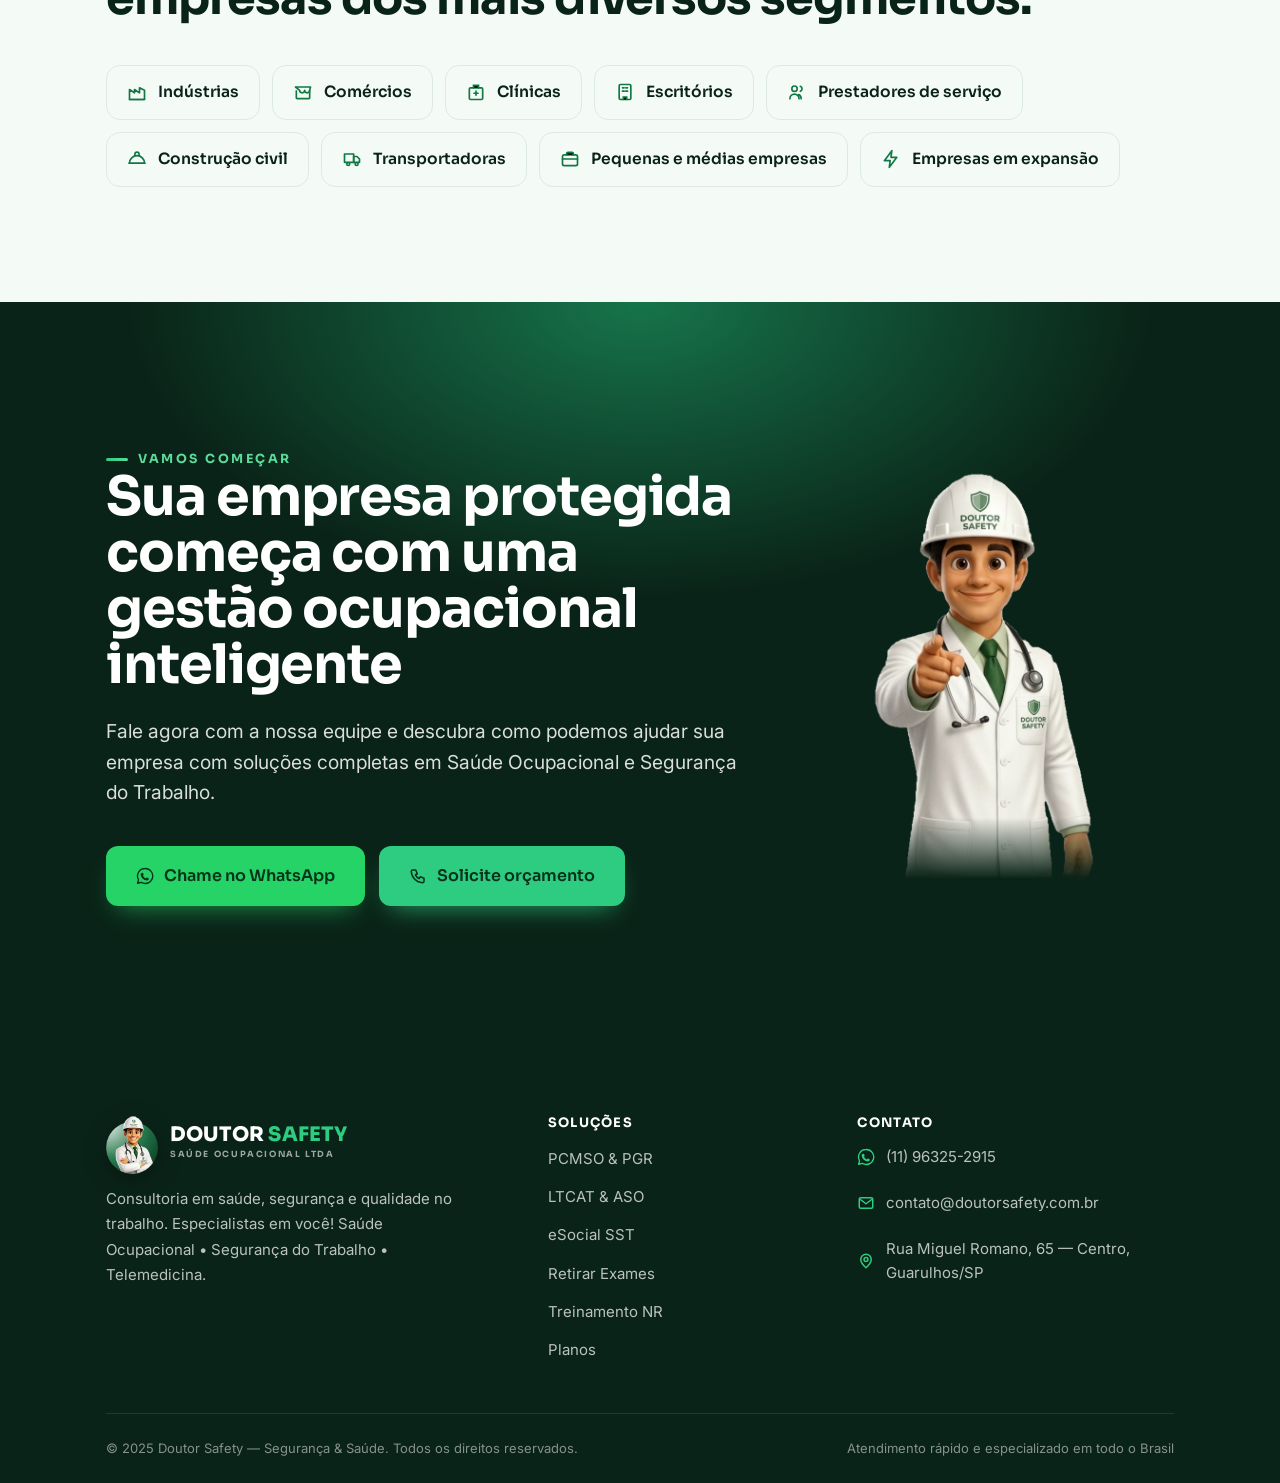
==== commit 41612d74: "Doutor Safety: Retirar Exames vira botao destacado no header - Remove Retirar Exames da pilula do na" ====
--- a/doutor.html
+++ b/doutor.html
@@ -68,10 +68,10 @@
       <a href="#diferenciais">Diferenciais</a>
       <a href="#planos">Planos</a>
       <a href="#para-quem">Para quem é</a>
-      <a href="https://wa.me/5511963252915?text=Ol%C3%A1!%20Gostaria%20de%20retirar%20meus%20exames." target="_blank" rel="noopener">Retirar Exames</a>
       <a href="https://wa.me/5511963252915?text=Ol%C3%A1!%20Gostaria%20de%20informa%C3%A7%C3%B5es%20sobre%20Treinamento%20NR." target="_blank" rel="noopener">Treinamento NR</a>
     </nav>
     <div class="header-cta">
+      <a class="ds-btn ghost" href="https://wa.me/5511963252915?text=Ol%C3%A1!%20Gostaria%20de%20retirar%20meus%20exames." target="_blank" rel="noopener">Retirar Exames</a>
       <a class="ds-btn acc" href="#contato">Solicite Proposta <svg><use href="#i-arrow"/></svg></a>
       <button class="menu-toggle" aria-label="Abrir menu"><span></span></button>
     </div>
--- a/css/doutor.css
+++ b/css/doutor.css
@@ -116,6 +116,8 @@
 .site-header.solid .ds-nav{background:rgba(8,40,24,.05);border-color:var(--line)}
 .site-header.solid .ds-nav a{color:var(--ink-soft)}
 .site-header.solid .ds-nav a:hover{color:var(--g-prim)}
+.site-header.solid .header-cta .ds-btn.ghost{color:var(--g-prim);border-color:rgba(16,120,67,.35)}
+.site-header.solid .header-cta .ds-btn.ghost:hover{background:rgba(16,120,67,.08)}
 .header-cta{display:flex;align-items:center;gap:12px}
 .menu-toggle{display:none;width:44px;height:44px;border-radius:11px;border:none;background:rgba(255,255,255,.16);cursor:pointer;align-items:center;justify-content:center}
 .menu-toggle span,.menu-toggle span::before,.menu-toggle span::after{display:block;width:20px;height:2px;background:#fff;position:relative;transition:.3s;content:""}
@@ -208,7 +210,8 @@
 .ds-svc .svc:hover{padding-left:14px}
 .ds-svc .svc::before{content:"";position:absolute;left:0;top:0;height:100%;width:3px;background:var(--g-acc);transform:scaleY(0);transform-origin:top;transition:transform .3s var(--ease)}
 .ds-svc .svc:hover::before{transform:scaleY(1)}
-.ds-svc .no{font-family:var(--ds-display);font-weight:800;font-size:30px;line-height:1;color:transparent;-webkit-text-stroke:1.4px var(--g-acc);flex:none;min-width:48px}
+.ds-svc .no{font-family:var(--ds-display);font-weight:800;font-size:30px;line-height:1;flex:none;min-width:48px;
+  color:transparent;background:linear-gradient(180deg,var(--g-acc) 0%,#a7e3c4 100%);-webkit-background-clip:text;background-clip:text}
 .ds-svc .svc h3{font-size:19px;color:var(--g-dark);display:flex;align-items:center;gap:10px}
 .ds-svc .svc h3 svg{width:20px;height:20px;color:var(--g-prim);flex:none}
 .ds-svc .svc p{color:var(--ink-soft);font-size:14.5px;margin-top:7px}
@@ -379,11 +382,14 @@
   .ds-foot-top{grid-template-columns:1fr 1fr}
 }
 @media (max-width:1390px){
-  .ds-nav a{padding:8px 10px;font-size:13px}
-}
-@media (max-width:1120px){
+  .ds-nav a{padding:8px 9px;font-size:12.5px}
+}
+@media (max-width:1280px){
   .ds-nav{display:none}
   .menu-toggle{display:flex}
+}
+@media (max-width:840px){
+  .header-cta .ds-btn.ghost{display:none}
 }
 @media (max-width:760px){
   .ds-nav,.header-cta .ds-btn{display:none}
